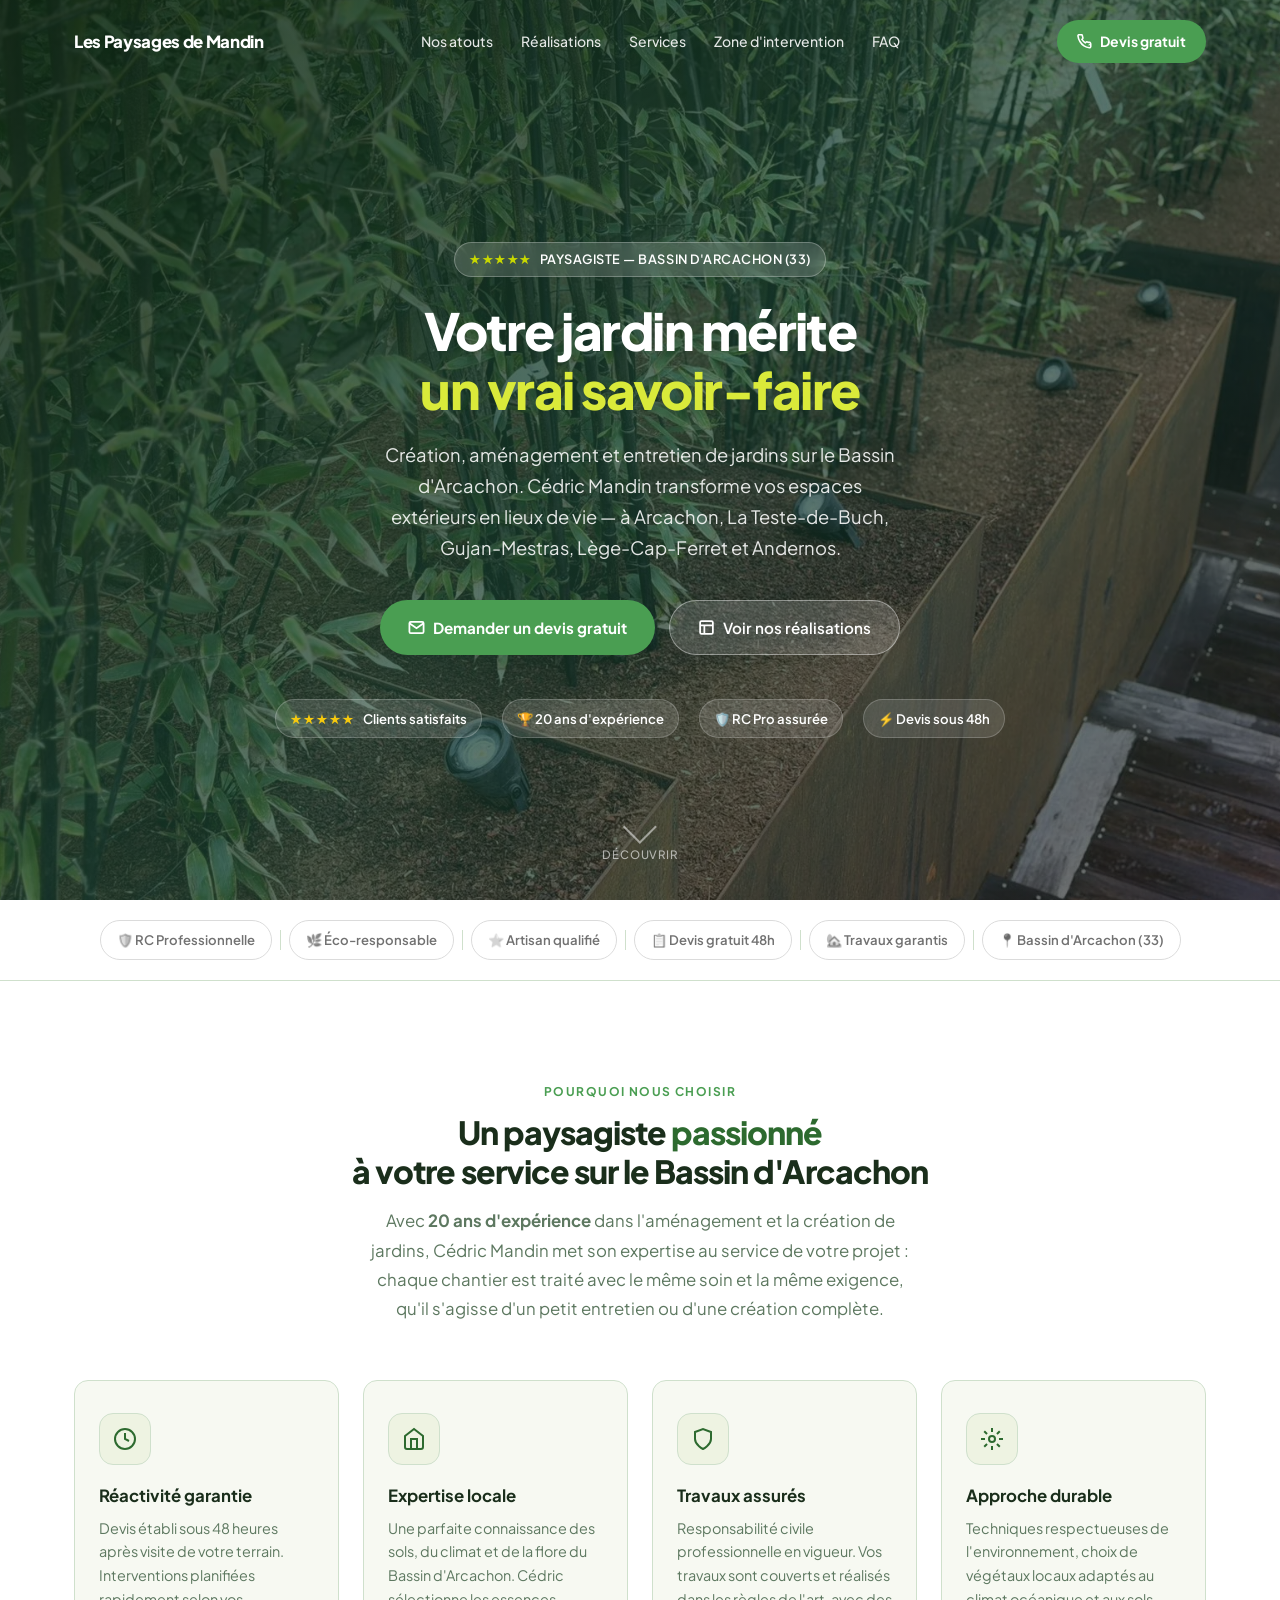
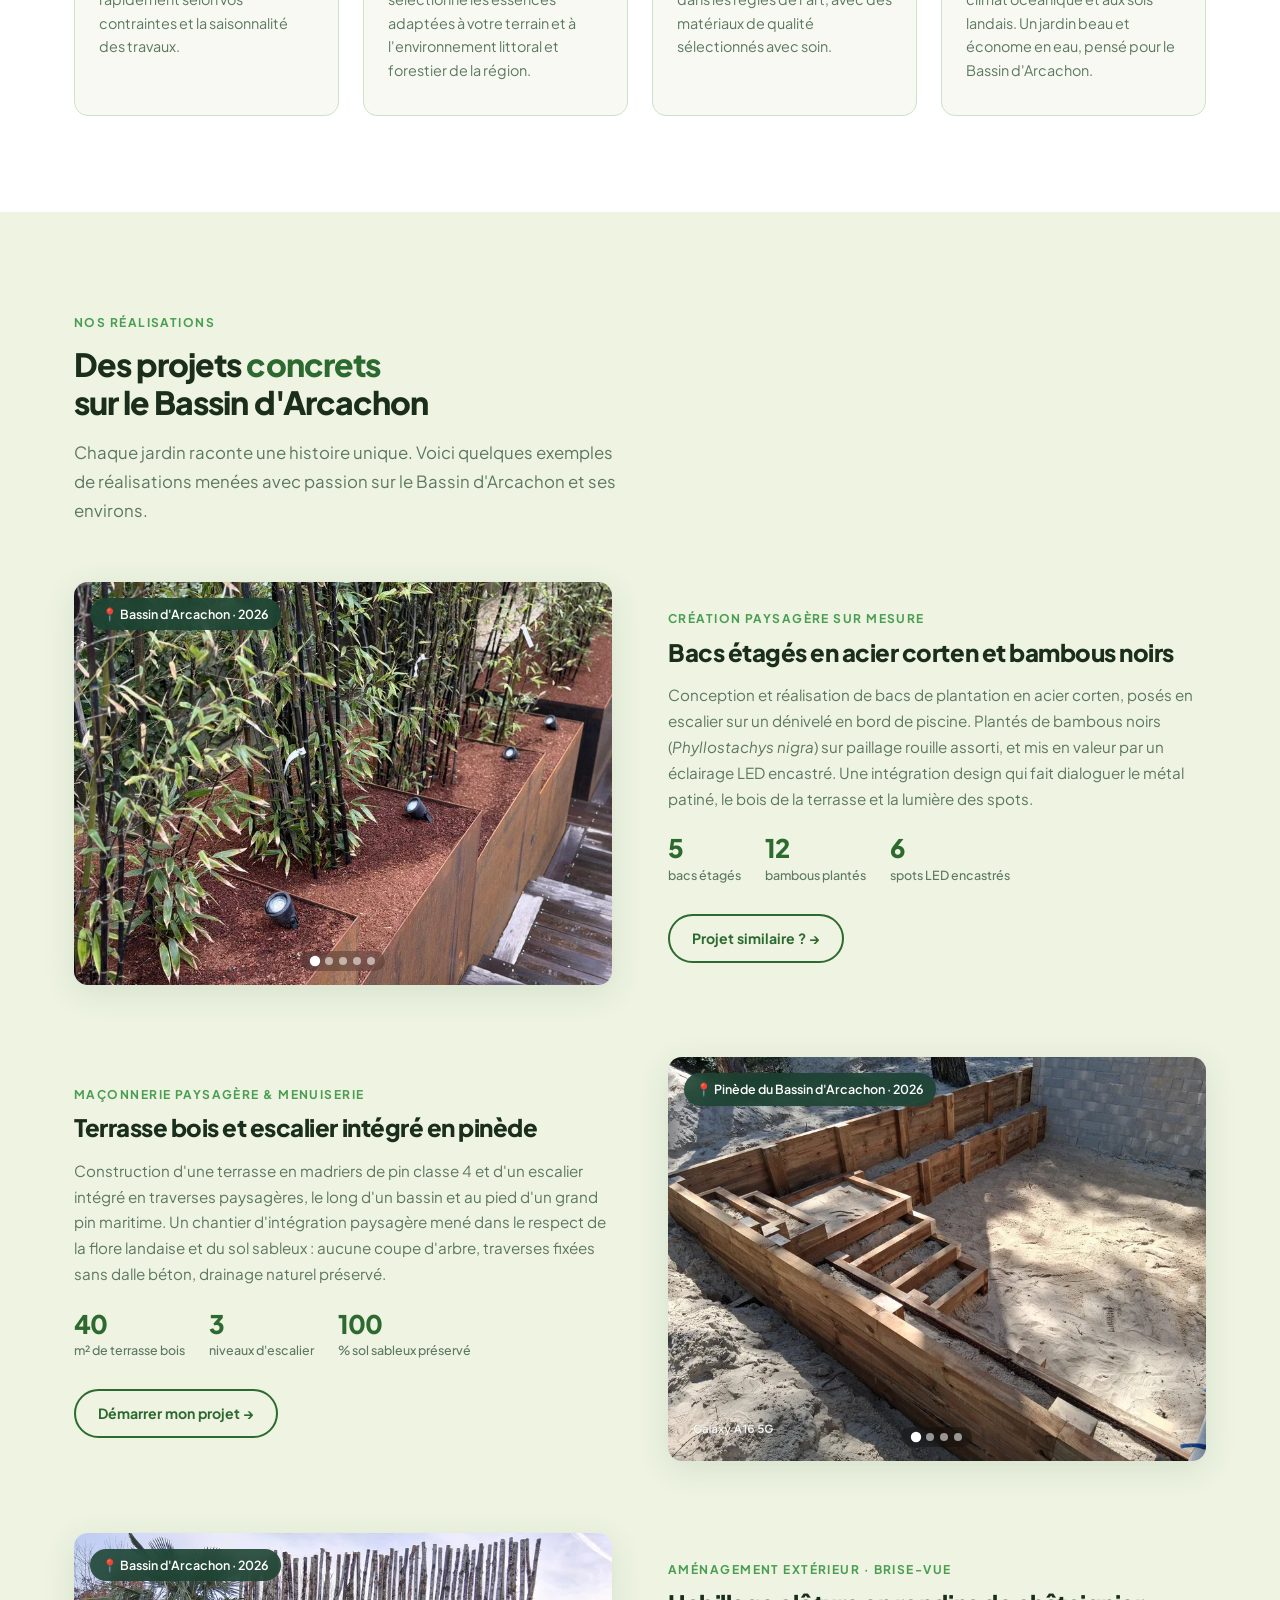
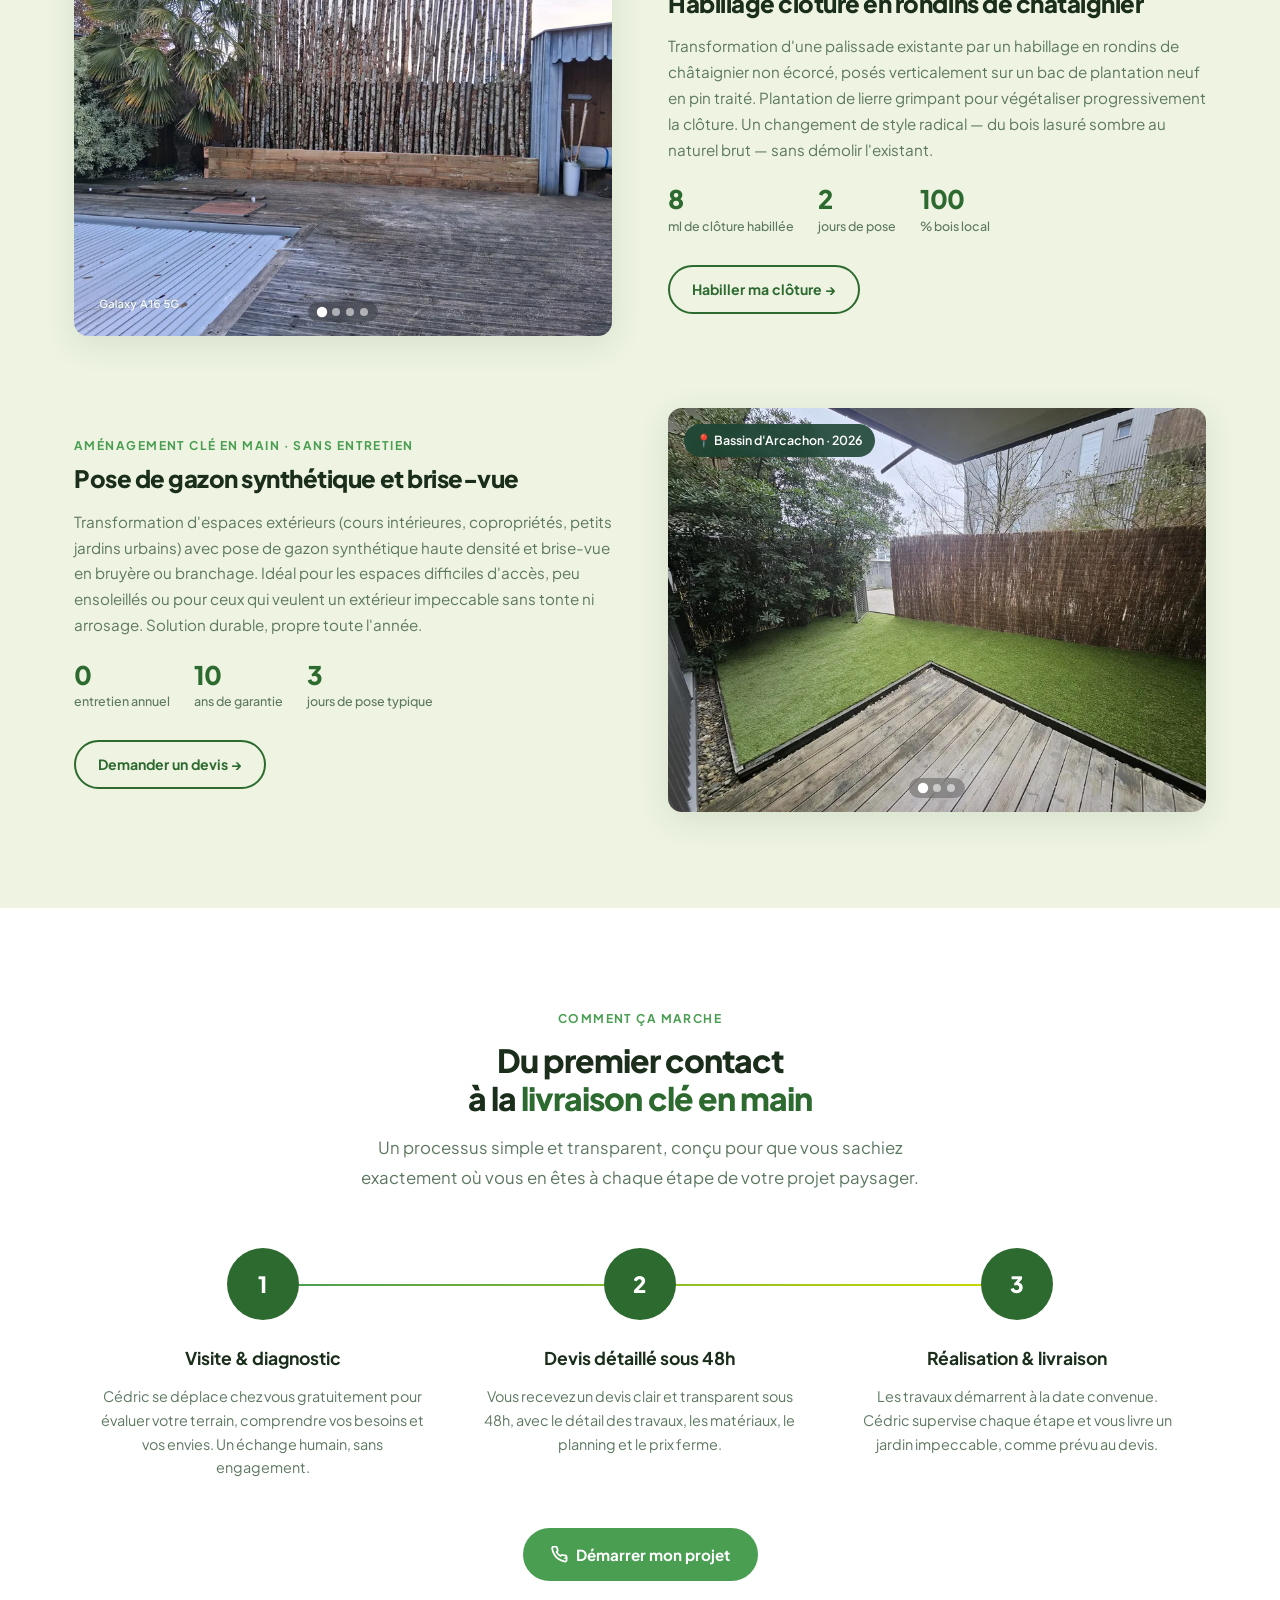
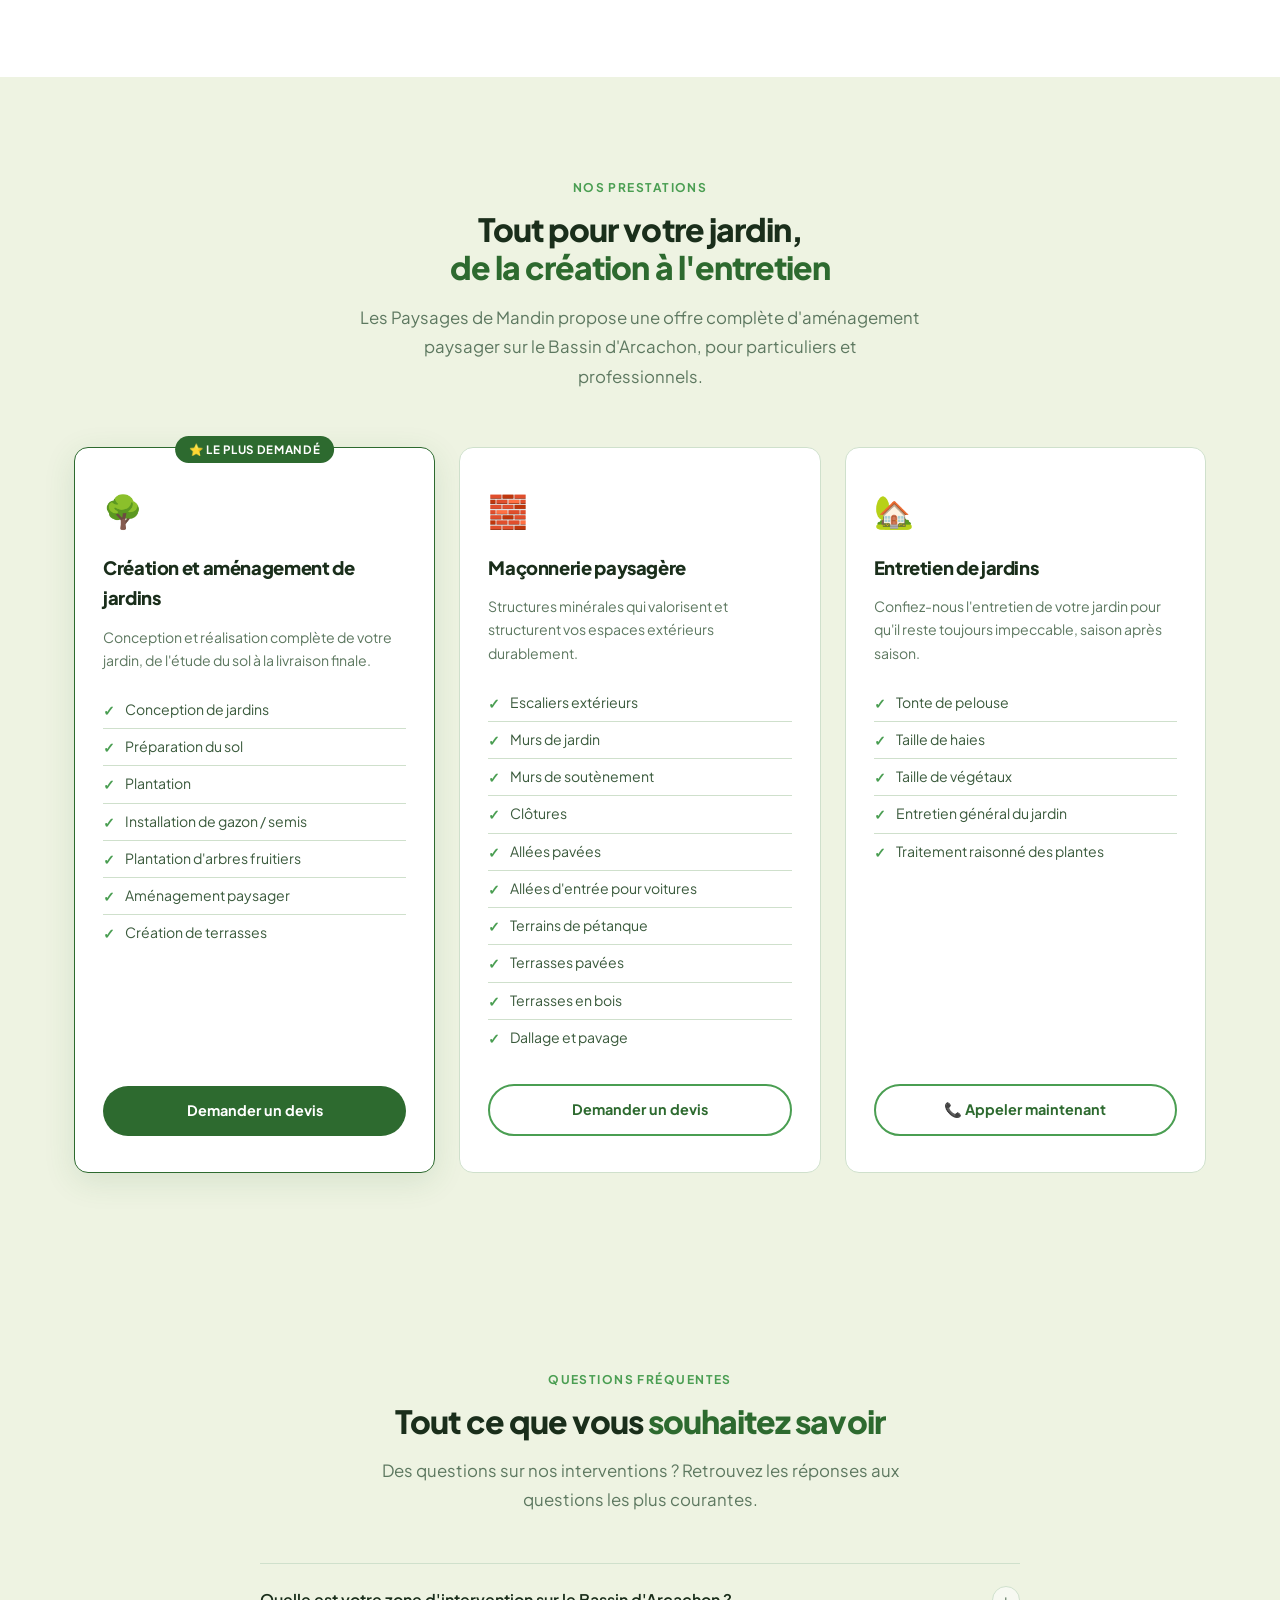
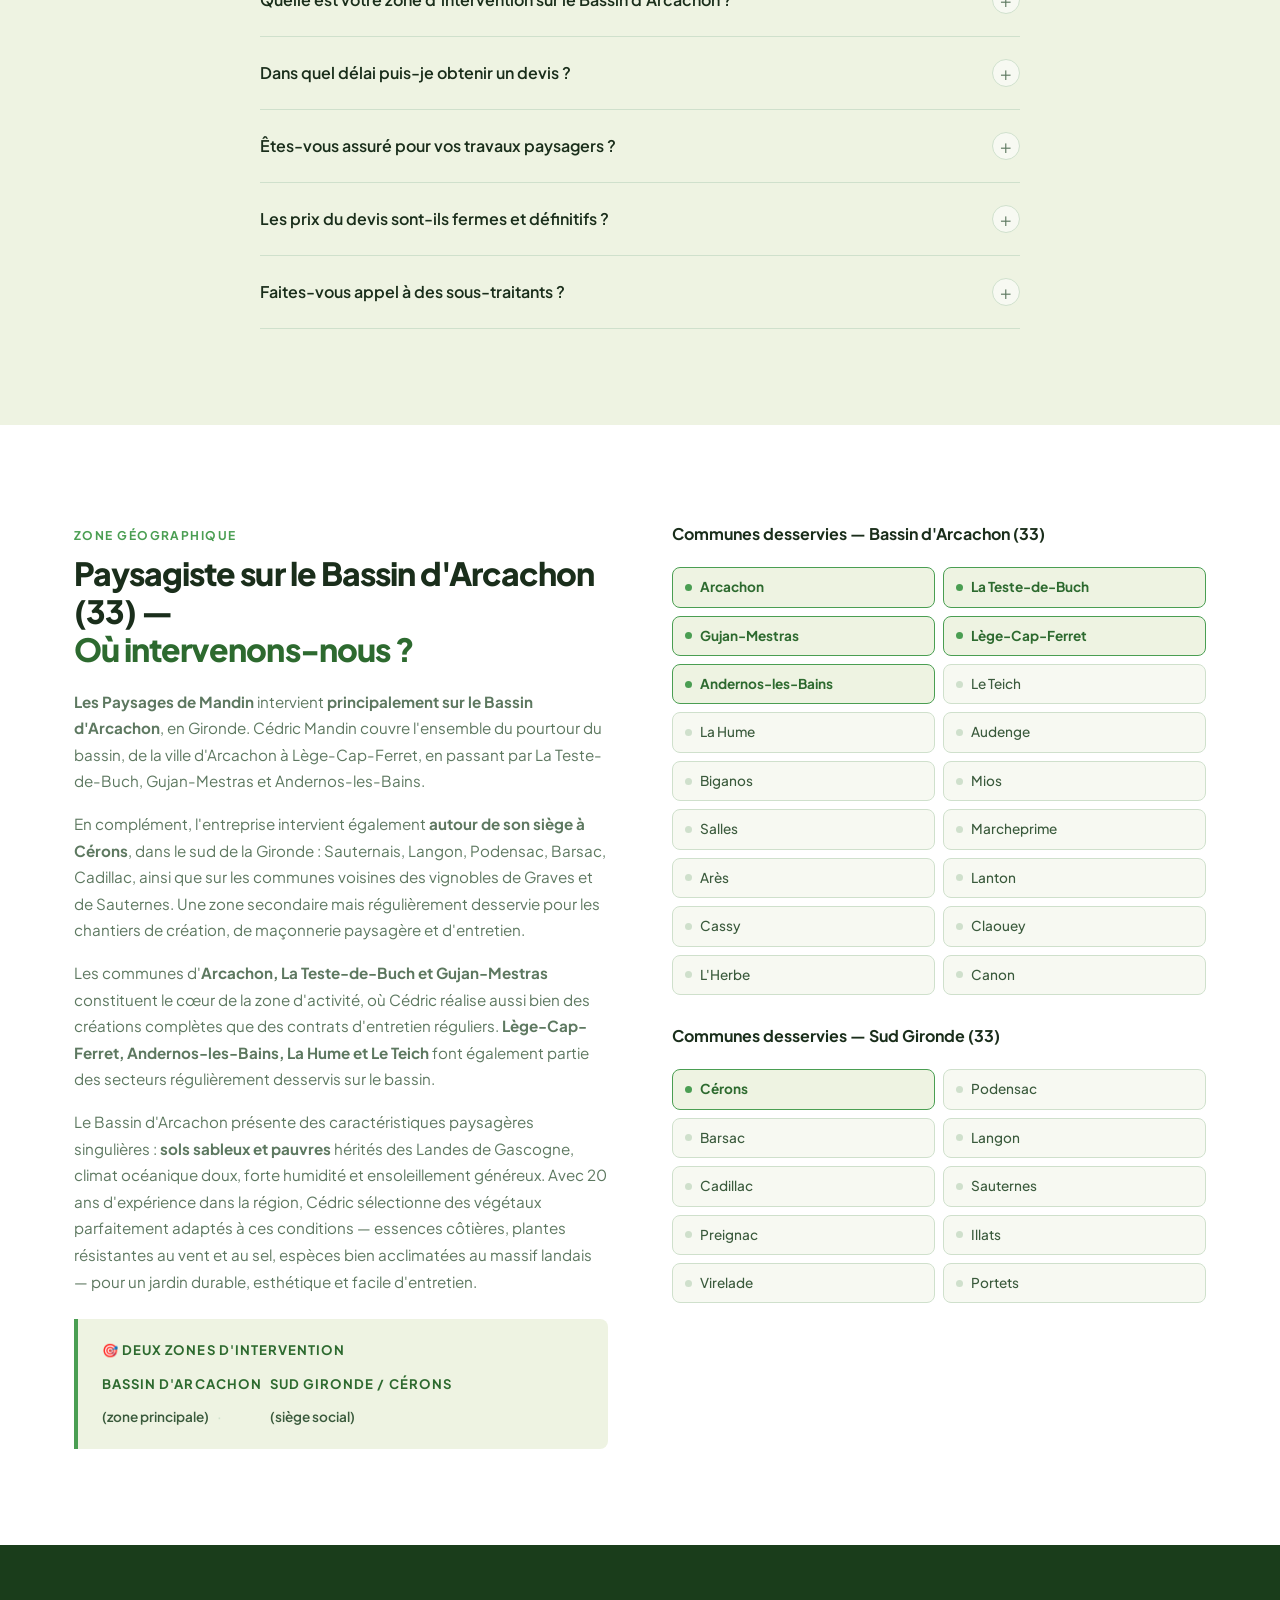
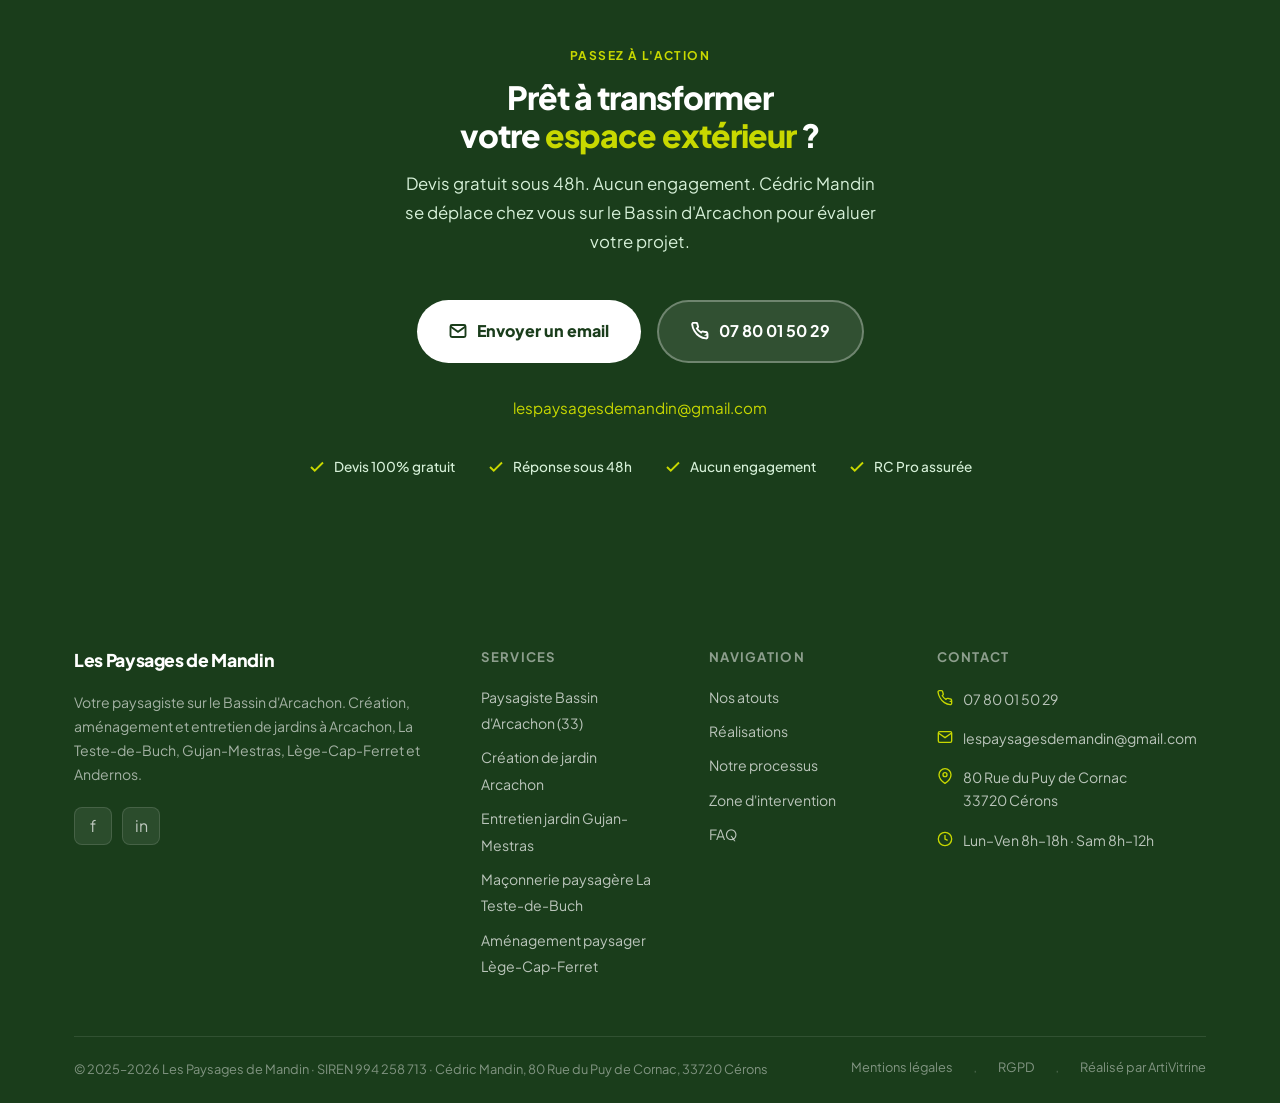
==== index.html @ e3774f2d "Favicon SVG + fichier de validation Google Search Console - favicon.svg : icône maison stylisée vert" ====
<!DOCTYPE html>
<html lang="fr">
<head>
  <meta charset="UTF-8">
  <meta name="viewport" content="width=device-width, initial-scale=1.0">
  <!-- MODIFIÉ : SEO zone Bassin d'Arcachon -->
  <title>Paysagiste Bassin d'Arcachon (33) — Les Paysages de Mandin | Devis gratuit</title>
  <meta name="description" content="Paysagiste sur le Bassin d'Arcachon : création de jardins, aménagement paysager, entretien, maçonnerie paysagère. Intervient à Arcachon, La Teste-de-Buch, Gujan-Mestras, Lège-Cap-Ferret, Andernos. Devis gratuit 48h.">
  <meta name="keywords" content="paysagiste Arcachon, paysagiste Bassin d'Arcachon, aménagement jardin Arcachon, entretien jardin Gujan-Mestras, maçonnerie paysagère La Teste-de-Buch, paysagiste Lège-Cap-Ferret, jardinier Andernos, aménagement paysager Gironde 33">
  <meta name="robots" content="index, follow">
  <meta name="geo.region" content="FR-33">
  <meta name="geo.placename" content="Arcachon, Gironde, France">
  <meta name="geo.position" content="44.6597;-1.1739">
  <meta name="ICBM" content="44.6597, -1.1739">
  <meta property="og:title" content="Paysagiste Bassin d'Arcachon — Les Paysages de Mandin">
  <meta property="og:description" content="Création, aménagement et entretien de jardins sur le Bassin d'Arcachon. 20 ans d'expérience. Devis gratuit sous 48h.">
  <meta property="og:type" content="website">
  <meta property="og:url" content="https://lespaysagesdemandin.fr/">
  <meta property="og:image" content="https://lespaysagesdemandin.fr/images/realisations/escalier-corten/escalier-corten-bambous-vue-principale.webp">
  <meta property="og:image:width" content="1600">
  <meta property="og:image:height" content="1200">
  <meta property="og:image:alt" content="Bacs étagés en acier corten avec bambous noirs — réalisation Les Paysages de Mandin">
  <meta property="og:locale" content="fr_FR">
  <meta property="og:site_name" content="Les Paysages de Mandin">
  <meta name="twitter:card" content="summary_large_image">
  <meta name="author" content="Cédric Mandin — Les Paysages de Mandin">

  <!-- URL canonique -->
  <link rel="canonical" href="https://lespaysagesdemandin.fr/">

  <!-- Favicon -->
  <link rel="icon" type="image/svg+xml" href="/favicon.svg">
  <meta name="theme-color" content="#2d6a2f">

  <!-- Google Fonts : Plus Jakarta Sans -->
  <link rel="preconnect" href="https://fonts.googleapis.com">
  <link rel="preconnect" href="https://fonts.gstatic.com" crossorigin>
  <link href="https://fonts.googleapis.com/css2?family=Plus+Jakarta+Sans:wght@400;500;600;700;800&display=swap" rel="stylesheet">

  <!-- Feuille de styles -->
  <link rel="stylesheet" href="styles.css">

  <!-- JSON-LD Structured Data -->
  <script type="application/ld+json">
  {
    "@context": "https://schema.org",
    "@type": "LandscapingBusiness",
    "name": "Les Paysages de Mandin",
    "legalName": "LES PAYSAGES DE MANDIN",
    "description": "Création, aménagement et entretien des jardins, espaces verts et conseils paysagisme, ainsi que travaux de maçonnerie paysagère en Gironde.",
    "url": "https://lespaysagesdemandin.fr",
    "telephone": "+33780015029",
    "email": "lespaysagesdemandin@gmail.com",
    "vatID": "FR58994258713",
    "taxID": "994258713",
    "naics": "81.30Z",
    "address": {
      "@type": "PostalAddress",
      "streetAddress": "80 rue du Puy de Cornac",
      "addressLocality": "Cérons",
      "postalCode": "33720",
      "addressRegion": "Gironde",
      "addressCountry": "FR"
    },
    "geo": {
      "@type": "GeoCoordinates",
      "latitude": 44.6167,
      "longitude": -0.3333
    },
    "areaServed": [
      {"@type": "City", "name": "Arcachon"},
      {"@type": "City", "name": "La Teste-de-Buch"},
      {"@type": "City", "name": "Gujan-Mestras"},
      {"@type": "City", "name": "Lège-Cap-Ferret"},
      {"@type": "City", "name": "Andernos-les-Bains"},
      {"@type": "City", "name": "Le Teich"},
      {"@type": "City", "name": "La Hume"},
      {"@type": "City", "name": "Audenge"},
      {"@type": "City", "name": "Biganos"},
      {"@type": "City", "name": "Mios"},
      {"@type": "City", "name": "Salles"},
      {"@type": "City", "name": "Marcheprime"},
      {"@type": "City", "name": "Arès"},
      {"@type": "City", "name": "Lanton"},
      {"@type": "City", "name": "Cassy"},
      {"@type": "City", "name": "Claouey"},
      {"@type": "City", "name": "L'Herbe"},
      {"@type": "City", "name": "Canon"},
      {"@type": "City", "name": "Cérons"},
      {"@type": "City", "name": "Podensac"},
      {"@type": "City", "name": "Barsac"},
      {"@type": "City", "name": "Langon"},
      {"@type": "City", "name": "Cadillac"},
      {"@type": "City", "name": "Sauternes"},
      {"@type": "City", "name": "Preignac"},
      {"@type": "City", "name": "Illats"},
      {"@type": "City", "name": "Virelade"},
      {"@type": "City", "name": "Portets"}
    ],
    "serviceArea": {
      "@type": "GeoCircle",
      "geoMidpoint": {
        "@type": "GeoCoordinates",
        "latitude": 44.6597,
        "longitude": -1.1739
      },
      "geoRadius": "35000"
    },
    "openingHoursSpecification": [
      {
        "@type": "OpeningHoursSpecification",
        "dayOfWeek": ["Monday","Tuesday","Wednesday","Thursday","Friday"],
        "opens": "08:00",
        "closes": "18:00"
      },
      {
        "@type": "OpeningHoursSpecification",
        "dayOfWeek": "Saturday",
        "opens": "08:00",
        "closes": "12:00"
      }
    ],
    "founder": {
      "@type": "Person",
      "name": "Cédric Mandin",
      "jobTitle": "Président"
    },
    "foundingDate": "2025-11-19",
    "priceRange": "€€",
    "paymentAccepted": "Chèque, Virement bancaire, Espèces",
    "currenciesAccepted": "EUR"
  }
  </script>
</head>
<body>

  <!-- ============================================================
       NAVBAR FIXE
  ============================================================ -->
  <nav id="nav" role="navigation" aria-label="Navigation principale">
    <div class="container">
      <div class="nav-inner">
        <a href="#hero" class="logo" aria-label="Les Paysages de Mandin — Accueil">
          Les Paysages de Mandin
        </a>

        <div class="nav-links" role="list">
          <a href="#benefices" role="listitem">Nos atouts</a>
          <a href="#realisations" role="listitem">Réalisations</a>
          <a href="#services" role="listitem">Services</a>
          <a href="#zone-intervention" role="listitem">Zone d'intervention</a>
          <a href="#faq" role="listitem">FAQ</a>
        </div>

        <a href="tel:+33780015029" class="nav-cta" aria-label="Appeler pour un devis gratuit">
          <svg width="15" height="15" viewBox="0 0 24 24" fill="none" stroke="currentColor" stroke-width="2.5" aria-hidden="true"><path d="M22 16.92v3a2 2 0 0 1-2.18 2 19.79 19.79 0 0 1-8.63-3.07A19.5 19.5 0 0 1 4.69 12 19.79 19.79 0 0 1 1.62 3.38 2 2 0 0 1 3.6 1h3a2 2 0 0 1 2 1.72c.13.96.37 1.9.7 2.81a2 2 0 0 1-.45 2.11L7.91 8.6a16 16 0 0 0 5.49 5.49l.96-.95a2 2 0 0 1 2.11-.45c.91.33 1.85.57 2.81.7A2 2 0 0 1 21 16.92z"/></svg>
          Devis gratuit
        </a>

        <button class="burger" id="burger" aria-label="Ouvrir le menu" aria-expanded="false">
          <span></span><span></span><span></span>
        </button>
      </div>
    </div>
  </nav>

  <!-- Menu mobile plein écran -->
  <div class="mobile-menu" id="mobileMenu" role="dialog" aria-label="Menu de navigation">
    <a href="#benefices" onclick="closeMenu()">Nos atouts</a>
    <a href="#realisations" onclick="closeMenu()">Réalisations</a>
    <a href="#services" onclick="closeMenu()">Services</a>
    <a href="#zone-intervention" onclick="closeMenu()">Zone d'intervention</a>
    <a href="#faq" onclick="closeMenu()">FAQ</a>
    <a href="tel:+33780015029" class="nav-cta" onclick="closeMenu()">📞 Appeler maintenant</a>
  </div>

  <!-- ============================================================
       HERO
  ============================================================ -->
  <section id="hero" aria-label="Accueil — Paysagiste sur le Bassin d'Arcachon">
    <div class="hero-bg" role="img" aria-label="Jardin aménagé sur le Bassin d'Arcachon par Les Paysages de Mandin"></div>
    <div class="hero-overlay" aria-hidden="true"></div>
    <div class="container">
      <div class="hero-content">
        <!-- MODIFIÉ : badge zone Bassin d'Arcachon -->
        <div class="hero-badge reveal">
          <span>★★★★★</span> Paysagiste — Bassin d'Arcachon (33)
        </div>
        <h1 class="reveal reveal-delay-1">
          Votre jardin mérite<br><em>un vrai savoir-faire</em>
        </h1>
        <!-- MODIFIÉ : sous-titre zone Bassin d'Arcachon -->
        <p class="hero-sub reveal reveal-delay-2">
          Création, aménagement et entretien de jardins sur le Bassin d'Arcachon. Cédric Mandin transforme vos espaces extérieurs en lieux de vie — à Arcachon, La Teste-de-Buch, Gujan-Mestras, Lège-Cap-Ferret et Andernos.
        </p>
        <div class="hero-ctas reveal reveal-delay-3">
          <a href="#" data-artidevis class="btn-primary">
            <svg width="17" height="17" viewBox="0 0 24 24" fill="none" stroke="currentColor" stroke-width="2.5" aria-hidden="true"><path d="M4 4h16c1.1 0 2 .9 2 2v12c0 1.1-.9 2-2 2H4c-1.1 0-2-.9-2-2V6c0-1.1.9-2 2-2z"/><polyline points="22,6 12,13 2,6"/></svg>
            Demander un devis gratuit
          </a>
          <a href="#realisations" class="btn-secondary">
            <svg width="17" height="17" viewBox="0 0 24 24" fill="none" stroke="currentColor" stroke-width="2.5" aria-hidden="true"><rect x="3" y="3" width="18" height="18" rx="2"/><path d="M3 9h18M9 21V9"/></svg>
            Voir nos réalisations
          </a>
        </div>
        <div class="hero-trust reveal reveal-delay-4">
          <div class="trust-badge">
            <span class="stars">★★★★★</span> Clients satisfaits
          </div>
          <!-- MODIFIÉ : ajout badge 20 ans d'expérience -->
          <div class="trust-badge">
            🏆 20 ans d'expérience
          </div>
          <div class="trust-badge">
            🛡️ RC Pro assurée
          </div>
          <div class="trust-badge">
            ⚡ Devis sous 48h
          </div>
        </div>
      </div>
    </div>
    <div class="scroll-hint" aria-hidden="true">
      <div class="arrow"></div>
      Découvrir
    </div>
  </section>

  <!-- ============================================================
       CERTIFICATIONS
  ============================================================ -->
  <section id="certifications" aria-label="Certifications et garanties">
    <div class="container">
      <div class="cert-bar reveal">
        <div class="cert-badge">🛡️ RC Professionnelle</div>
        <div class="cert-sep" aria-hidden="true"></div>
        <div class="cert-badge">🌿 Éco-responsable</div>
        <div class="cert-sep" aria-hidden="true"></div>
        <div class="cert-badge">⭐ Artisan qualifié</div>
        <div class="cert-sep" aria-hidden="true"></div>
        <div class="cert-badge">📋 Devis gratuit 48h</div>
        <div class="cert-sep" aria-hidden="true"></div>
        <div class="cert-badge">🏡 Travaux garantis</div>
        <div class="cert-sep" aria-hidden="true"></div>
        <!-- MODIFIÉ : zone Bassin d'Arcachon -->
        <div class="cert-badge">📍 Bassin d'Arcachon (33)</div>
      </div>
    </div>
  </section>

  <!-- ============================================================
       BÉNÉFICES
  ============================================================ -->
  <section id="benefices" aria-labelledby="benefices-h2">
    <div class="container">
      <div class="benefices-header">
        <span class="section-label reveal">Pourquoi nous choisir</span>
        <!-- MODIFIÉ : zone Bassin d'Arcachon -->
        <h2 id="benefices-h2" class="reveal reveal-delay-1">Un paysagiste <em>passionné</em><br>à votre service sur le Bassin d'Arcachon</h2>
        <!-- MODIFIÉ : mention 20 ans d'expérience -->
        <p class="section-desc reveal reveal-delay-2">Avec <strong>20 ans d'expérience</strong> dans l'aménagement et la création de jardins, Cédric Mandin met son expertise au service de votre projet : chaque chantier est traité avec le même soin et la même exigence, qu'il s'agisse d'un petit entretien ou d'une création complète.</p>
      </div>
      <div class="cards-grid">
        <div class="card reveal reveal-delay-1">
          <div class="card-icon">
            <svg width="24" height="24" viewBox="0 0 24 24" fill="none" stroke="currentColor" stroke-width="2" aria-hidden="true"><path d="M12 2a10 10 0 1 0 0 20A10 10 0 0 0 12 2z"/><path d="M12 6v6l4 2"/></svg>
          </div>
          <h3>Réactivité garantie</h3>
          <p>Devis établi sous 48 heures après visite de votre terrain. Interventions planifiées rapidement selon vos contraintes et la saisonnalité des travaux.</p>
        </div>
        <div class="card reveal reveal-delay-2">
          <div class="card-icon">
            <svg width="24" height="24" viewBox="0 0 24 24" fill="none" stroke="currentColor" stroke-width="2" aria-hidden="true"><path d="M3 9l9-7 9 7v11a2 2 0 0 1-2 2H5a2 2 0 0 1-2-2z"/><polyline points="9 22 9 12 15 12 15 22"/></svg>
          </div>
          <h3>Expertise locale</h3>
          <!-- MODIFIÉ : contexte Bassin d'Arcachon -->
          <p>Une parfaite connaissance des sols, du climat et de la flore du Bassin d'Arcachon. Cédric sélectionne les essences adaptées à votre terrain et à l'environnement littoral et forestier de la région.</p>
        </div>
        <div class="card reveal reveal-delay-3">
          <div class="card-icon">
            <svg width="24" height="24" viewBox="0 0 24 24" fill="none" stroke="currentColor" stroke-width="2" aria-hidden="true"><path d="M12 22s8-4 8-10V5l-8-3-8 3v7c0 6 8 10 8 10z"/></svg>
          </div>
          <h3>Travaux assurés</h3>
          <p>Responsabilité civile professionnelle en vigueur. Vos travaux sont couverts et réalisés dans les règles de l'art, avec des matériaux de qualité sélectionnés avec soin.</p>
        </div>
        <div class="card reveal reveal-delay-4">
          <div class="card-icon">
            <svg width="24" height="24" viewBox="0 0 24 24" fill="none" stroke="currentColor" stroke-width="2" aria-hidden="true"><circle cx="12" cy="12" r="3"/><path d="M12 1v4M12 19v4M4.22 4.22l2.83 2.83M16.95 16.95l2.83 2.83M1 12h4M19 12h4M4.22 19.78l2.83-2.83M16.95 7.05l2.83-2.83"/></svg>
          </div>
          <h3>Approche durable</h3>
          <!-- MODIFIÉ : contexte Bassin d'Arcachon -->
          <p>Techniques respectueuses de l'environnement, choix de végétaux locaux adaptés au climat océanique et aux sols landais. Un jardin beau et économe en eau, pensé pour le Bassin d'Arcachon.</p>
        </div>
      </div>
    </div>
  </section>

  <!-- ============================================================
       RÉALISATIONS
  ============================================================ -->
  <section id="realisations" aria-labelledby="realisations-h2">
    <div class="container">
      <span class="section-label reveal">Nos réalisations</span>
      <!-- MODIFIÉ : zone Bassin d'Arcachon -->
      <h2 id="realisations-h2" class="reveal reveal-delay-1">Des projets <em>concrets</em><br>sur le Bassin d'Arcachon</h2>
      <!-- MODIFIÉ : zone Bassin d'Arcachon -->
      <p class="section-desc reveal reveal-delay-2">Chaque jardin raconte une histoire unique. Voici quelques exemples de réalisations menées avec passion sur le Bassin d'Arcachon et ses environs.</p>

      <!-- ============================================================
           IMAGES DES PROJETS — WebP optimisé (1600 desktop / 800 mobile)
           Originaux JPG sauvegardés dans images/originaux/
           Pour ajouter une image dans un carrousel :
             1. Copier une <img class="carousel-img"> dans le .carousel-track
             2. Ajouter un <button class="carousel-dot"></button> dans .carousel-dots
           Le JS détecte automatiquement le nombre d'images.
      ============================================================ -->
      <div class="real-grid">

        <!-- ════════ Projet 1 — Bacs corten & bambous noirs ════════ -->
        <div class="real-item reveal">
          <div class="real-photo">
            <div class="real-carousel" data-carousel>
              <div class="carousel-track">
                <img class="carousel-img active"
                     src="images/realisations/escalier-corten/escalier-corten-bambous-vue-principale-mobile.webp"
                     srcset="images/realisations/escalier-corten/escalier-corten-bambous-vue-principale-mobile.webp 800w,
                             images/realisations/escalier-corten/escalier-corten-bambous-vue-principale.webp 1600w"
                     sizes="(max-width: 768px) 100vw, 50vw"
                     data-full="images/realisations/escalier-corten/escalier-corten-bambous-vue-principale.webp"
                     alt="Bacs étagés en acier corten avec bambous noirs et éclairage LED — vue principale"
                     loading="lazy">
                <img class="carousel-img"
                     src="images/realisations/escalier-corten/escalier-corten-bac-detail-mobile.webp"
                     srcset="images/realisations/escalier-corten/escalier-corten-bac-detail-mobile.webp 800w,
                             images/realisations/escalier-corten/escalier-corten-bac-detail.webp 1600w"
                     sizes="(max-width: 768px) 100vw, 50vw"
                     data-full="images/realisations/escalier-corten/escalier-corten-bac-detail.webp"
                     alt="Bac en acier corten en gros plan avec bambous noirs et terrasse en bois"
                     loading="lazy">
                <img class="carousel-img"
                     src="images/realisations/escalier-corten/escalier-corten-vue-ensemble-mobile.webp"
                     srcset="images/realisations/escalier-corten/escalier-corten-vue-ensemble-mobile.webp 800w,
                             images/realisations/escalier-corten/escalier-corten-vue-ensemble.webp 1600w"
                     sizes="(max-width: 768px) 100vw, 50vw"
                     data-full="images/realisations/escalier-corten/escalier-corten-vue-ensemble.webp"
                     alt="Vue d'ensemble de l'escalier corten avec piscine et terrasse en bois"
                     loading="lazy">
                <img class="carousel-img"
                     src="images/realisations/escalier-corten/escalier-corten-bacs-etages-mobile.webp"
                     srcset="images/realisations/escalier-corten/escalier-corten-bacs-etages-mobile.webp 800w,
                             images/realisations/escalier-corten/escalier-corten-bacs-etages.webp 1600w"
                     sizes="(max-width: 768px) 100vw, 50vw"
                     data-full="images/realisations/escalier-corten/escalier-corten-bacs-etages.webp"
                     alt="Étagement des bacs corten en escalier avec jeunes plants de bambous"
                     loading="lazy">
                <img class="carousel-img"
                     src="images/realisations/escalier-corten/escalier-corten-avant-travaux-mobile.webp"
                     srcset="images/realisations/escalier-corten/escalier-corten-avant-travaux-mobile.webp 800w,
                             images/realisations/escalier-corten/escalier-corten-avant-travaux.webp 1600w"
                     sizes="(max-width: 768px) 100vw, 50vw"
                     data-full="images/realisations/escalier-corten/escalier-corten-avant-travaux.webp"
                     alt="État avant travaux : bambous existants et dalles métalliques posées au sol"
                     loading="lazy">
              </div>
              <button class="carousel-prev" aria-label="Image précédente">‹</button>
              <button class="carousel-next" aria-label="Image suivante">›</button>
              <div class="carousel-dots" aria-hidden="true">
                <button class="carousel-dot active" type="button"></button>
                <button class="carousel-dot" type="button"></button>
                <button class="carousel-dot" type="button"></button>
                <button class="carousel-dot" type="button"></button>
                <button class="carousel-dot" type="button"></button>
              </div>
              <div class="real-photo-badge">📍 Bassin d'Arcachon · 2026</div>
            </div>
          </div>
          <div class="real-content">
            <span class="section-label">Création paysagère sur mesure</span>
            <h3>Bacs étagés en acier corten et bambous noirs</h3>
            <p>Conception et réalisation de bacs de plantation en acier corten, posés en escalier sur un dénivelé en bord de piscine. Plantés de bambous noirs (<em>Phyllostachys nigra</em>) sur paillage rouille assorti, et mis en valeur par un éclairage LED encastré. Une intégration design qui fait dialoguer le métal patiné, le bois de la terrasse et la lumière des spots.</p>
            <div class="real-stats">
              <div class="stat-item">
                <div class="stat-num" data-count="5">0</div>
                <div class="stat-label">bacs étagés</div>
              </div>
              <div class="stat-item">
                <div class="stat-num" data-count="12">0</div>
                <div class="stat-label">bambous plantés</div>
              </div>
              <div class="stat-item">
                <div class="stat-num" data-count="6">0</div>
                <div class="stat-label">spots LED encastrés</div>
              </div>
            </div>
            <a href="#" data-artidevis class="btn-outline">
              Projet similaire ? →
            </a>
          </div>
        </div>

        <!-- ════════ Projet 2 — Terrasse bois & escalier en pinède ════════ -->
        <div class="real-item reverse reveal">
          <div class="real-photo">
            <div class="real-carousel" data-carousel>
              <div class="carousel-track">
                <img class="carousel-img active"
                     src="images/realisations/chantier-lhostis/chantier-lhostis-terrasse-bois-mobile.webp"
                     srcset="images/realisations/chantier-lhostis/chantier-lhostis-terrasse-bois-mobile.webp 800w,
                             images/realisations/chantier-lhostis/chantier-lhostis-terrasse-bois.webp 1600w"
                     sizes="(max-width: 768px) 100vw, 50vw"
                     data-full="images/realisations/chantier-lhostis/chantier-lhostis-terrasse-bois.webp"
                     alt="Construction d'une terrasse en bois avec escalier intégré sur sol sableux"
                     loading="lazy">
                <img class="carousel-img"
                     src="images/realisations/chantier-lhostis/chantier-lhostis-vue-ensemble-mobile.webp"
                     srcset="images/realisations/chantier-lhostis/chantier-lhostis-vue-ensemble-mobile.webp 800w,
                             images/realisations/chantier-lhostis/chantier-lhostis-vue-ensemble.webp 1600w"
                     sizes="(max-width: 768px) 100vw, 50vw"
                     data-full="images/realisations/chantier-lhostis/chantier-lhostis-vue-ensemble.webp"
                     alt="Vue d'ensemble du chantier : terrasse bois, escalier et bassin en construction"
                     loading="lazy">
                <img class="carousel-img"
                     src="images/realisations/chantier-lhostis/chantier-lhostis-escalier-pin-mobile.webp"
                     srcset="images/realisations/chantier-lhostis/chantier-lhostis-escalier-pin-mobile.webp 800w,
                             images/realisations/chantier-lhostis/chantier-lhostis-escalier-pin.webp 1600w"
                     sizes="(max-width: 768px) 100vw, 50vw"
                     data-full="images/realisations/chantier-lhostis/chantier-lhostis-escalier-pin.webp"
                     alt="Escalier en madriers sous un grand pin maritime du Bassin d'Arcachon"
                     loading="lazy">
                <img class="carousel-img"
                     src="images/realisations/chantier-lhostis/chantier-lhostis-terrassement-mobile.webp"
                     srcset="images/realisations/chantier-lhostis/chantier-lhostis-terrassement-mobile.webp 800w,
                             images/realisations/chantier-lhostis/chantier-lhostis-terrassement.webp 1600w"
                     sizes="(max-width: 768px) 100vw, 50vw"
                     data-full="images/realisations/chantier-lhostis/chantier-lhostis-terrassement.webp"
                     alt="Phase de terrassement et préparation du sol sableux"
                     loading="lazy">
              </div>
              <button class="carousel-prev" aria-label="Image précédente">‹</button>
              <button class="carousel-next" aria-label="Image suivante">›</button>
              <div class="carousel-dots" aria-hidden="true">
                <button class="carousel-dot active" type="button"></button>
                <button class="carousel-dot" type="button"></button>
                <button class="carousel-dot" type="button"></button>
                <button class="carousel-dot" type="button"></button>
              </div>
              <div class="real-photo-badge">📍 Pinède du Bassin d'Arcachon · 2026</div>
            </div>
          </div>
          <div class="real-content">
            <span class="section-label">Maçonnerie paysagère & menuiserie</span>
            <h3>Terrasse bois et escalier intégré en pinède</h3>
            <p>Construction d'une terrasse en madriers de pin classe 4 et d'un escalier intégré en traverses paysagères, le long d'un bassin et au pied d'un grand pin maritime. Un chantier d'intégration paysagère mené dans le respect de la flore landaise et du sol sableux : aucune coupe d'arbre, traverses fixées sans dalle béton, drainage naturel préservé.</p>
            <div class="real-stats">
              <div class="stat-item">
                <div class="stat-num" data-count="40">0</div>
                <div class="stat-label">m² de terrasse bois</div>
              </div>
              <div class="stat-item">
                <div class="stat-num" data-count="3">0</div>
                <div class="stat-label">niveaux d'escalier</div>
              </div>
              <div class="stat-item">
                <div class="stat-num" data-count="100">0</div>
                <div class="stat-label">% sol sableux préservé</div>
              </div>
            </div>
            <a href="#" data-artidevis class="btn-outline">
              Démarrer mon projet →
            </a>
          </div>
        </div>

        <!-- ════════ Projet 3 — Habillage clôture en rondins de châtaignier ════════ -->
        <div class="real-item reveal">
          <div class="real-photo">
            <div class="real-carousel" data-carousel>
              <div class="carousel-track">
                <img class="carousel-img active"
                     src="images/realisations/cloture-bois-naturel/cloture-rondins-vue-principale-mobile.webp"
                     srcset="images/realisations/cloture-bois-naturel/cloture-rondins-vue-principale-mobile.webp 800w,
                             images/realisations/cloture-bois-naturel/cloture-rondins-vue-principale.webp 1600w"
                     sizes="(max-width: 768px) 100vw, 50vw"
                     data-full="images/realisations/cloture-bois-naturel/cloture-rondins-vue-principale.webp"
                     alt="Clôture en rondins de châtaignier verticaux avec bac de plantation et palmier"
                     loading="lazy">
                <img class="carousel-img"
                     src="images/realisations/cloture-bois-naturel/cloture-rondins-avant-apres-mobile.webp"
                     srcset="images/realisations/cloture-bois-naturel/cloture-rondins-avant-apres-mobile.webp 800w,
                             images/realisations/cloture-bois-naturel/cloture-rondins-avant-apres.webp 1600w"
                     sizes="(max-width: 768px) 100vw, 50vw"
                     data-full="images/realisations/cloture-bois-naturel/cloture-rondins-avant-apres.webp"
                     alt="Avant / après — habillage de la palissade existante en rondins de châtaignier"
                     loading="lazy">
                <img class="carousel-img"
                     src="images/realisations/cloture-bois-naturel/cloture-rondins-vue-large-mobile.webp"
                     srcset="images/realisations/cloture-bois-naturel/cloture-rondins-vue-large-mobile.webp 800w,
                             images/realisations/cloture-bois-naturel/cloture-rondins-vue-large.webp 1600w"
                     sizes="(max-width: 768px) 100vw, 50vw"
                     data-full="images/realisations/cloture-bois-naturel/cloture-rondins-vue-large.webp"
                     alt="Vue large de la clôture en rondins avec terrasse bois et piscine au premier plan"
                     loading="lazy">
                <img class="carousel-img"
                     src="images/realisations/cloture-bois-naturel/cloture-rondins-avant-mobile.webp"
                     srcset="images/realisations/cloture-bois-naturel/cloture-rondins-avant-mobile.webp 800w,
                             images/realisations/cloture-bois-naturel/cloture-rondins-avant.webp 1600w"
                     sizes="(max-width: 768px) 100vw, 50vw"
                     data-full="images/realisations/cloture-bois-naturel/cloture-rondins-avant.webp"
                     alt="Avant travaux : palissade existante en lames de bois lasurées sombres"
                     loading="lazy">
              </div>
              <button class="carousel-prev" aria-label="Image précédente">‹</button>
              <button class="carousel-next" aria-label="Image suivante">›</button>
              <div class="carousel-dots" aria-hidden="true">
                <button class="carousel-dot active" type="button"></button>
                <button class="carousel-dot" type="button"></button>
                <button class="carousel-dot" type="button"></button>
                <button class="carousel-dot" type="button"></button>
              </div>
              <div class="real-photo-badge">📍 Bassin d'Arcachon · 2026</div>
            </div>
          </div>
          <div class="real-content">
            <span class="section-label">Aménagement extérieur · Brise-vue</span>
            <h3>Habillage clôture en rondins de châtaignier</h3>
            <p>Transformation d'une palissade existante par un habillage en rondins de châtaignier non écorcé, posés verticalement sur un bac de plantation neuf en pin traité. Plantation de lierre grimpant pour végétaliser progressivement la clôture. Un changement de style radical — du bois lasuré sombre au naturel brut — sans démolir l'existant.</p>
            <div class="real-stats">
              <div class="stat-item">
                <div class="stat-num" data-count="8">0</div>
                <div class="stat-label">ml de clôture habillée</div>
              </div>
              <div class="stat-item">
                <div class="stat-num" data-count="2">0</div>
                <div class="stat-label">jours de pose</div>
              </div>
              <div class="stat-item">
                <div class="stat-num" data-count="100">0</div>
                <div class="stat-label">% bois local</div>
              </div>
            </div>
            <a href="#" data-artidevis class="btn-outline">
              Habiller ma clôture →
            </a>
          </div>
        </div>

        <!-- ════════ Projet 4 — Pose de gazon synthétique avec brise-vue ════════ -->
        <div class="real-item reverse reveal">
          <div class="real-photo">
            <div class="real-carousel" data-carousel>
              <div class="carousel-track">
                <img class="carousel-img active"
                     src="images/realisations/gazon-synthetique/gazon-synthetique-vue-principale-mobile.webp"
                     srcset="images/realisations/gazon-synthetique/gazon-synthetique-vue-principale-mobile.webp 800w,
                             images/realisations/gazon-synthetique/gazon-synthetique-vue-principale.webp 1600w"
                     sizes="(max-width: 768px) 100vw, 50vw"
                     data-full="images/realisations/gazon-synthetique/gazon-synthetique-vue-principale.webp"
                     alt="Cour avec gazon synthétique posé, brise-vue en bruyère et terrasse en bois"
                     loading="lazy">
                <img class="carousel-img"
                     src="images/realisations/gazon-synthetique/gazon-synthetique-brise-vue-mobile.webp"
                     srcset="images/realisations/gazon-synthetique/gazon-synthetique-brise-vue-mobile.webp 800w,
                             images/realisations/gazon-synthetique/gazon-synthetique-brise-vue.webp 1600w"
                     sizes="(max-width: 768px) 100vw, 50vw"
                     data-full="images/realisations/gazon-synthetique/gazon-synthetique-brise-vue.webp"
                     alt="Vue plein cadre du brise-vue en bruyère naturelle posé sur la clôture"
                     loading="lazy">
                <img class="carousel-img"
                     src="images/realisations/gazon-synthetique/gazon-synthetique-avant-mobile.webp"
                     srcset="images/realisations/gazon-synthetique/gazon-synthetique-avant-mobile.webp 800w,
                             images/realisations/gazon-synthetique/gazon-synthetique-avant.webp 1600w"
                     sizes="(max-width: 768px) 100vw, 50vw"
                     data-full="images/realisations/gazon-synthetique/gazon-synthetique-avant.webp"
                     alt="Avant travaux : terrain en friche avec herbes folles et terrasse abîmée"
                     loading="lazy">
              </div>
              <button class="carousel-prev" aria-label="Image précédente">‹</button>
              <button class="carousel-next" aria-label="Image suivante">›</button>
              <div class="carousel-dots" aria-hidden="true">
                <button class="carousel-dot active" type="button"></button>
                <button class="carousel-dot" type="button"></button>
                <button class="carousel-dot" type="button"></button>
              </div>
              <div class="real-photo-badge">📍 Bassin d'Arcachon · 2026</div>
            </div>
          </div>
          <div class="real-content">
            <span class="section-label">Aménagement clé en main · Sans entretien</span>
            <h3>Pose de gazon synthétique et brise-vue</h3>
            <p>Transformation d'espaces extérieurs (cours intérieures, copropriétés, petits jardins urbains) avec pose de gazon synthétique haute densité et brise-vue en bruyère ou branchage. Idéal pour les espaces difficiles d'accès, peu ensoleillés ou pour ceux qui veulent un extérieur impeccable sans tonte ni arrosage. Solution durable, propre toute l'année.</p>
            <div class="real-stats">
              <div class="stat-item">
                <div class="stat-num" data-count="0">0</div>
                <div class="stat-label">entretien annuel</div>
              </div>
              <div class="stat-item">
                <div class="stat-num" data-count="10">0</div>
                <div class="stat-label">ans de garantie</div>
              </div>
              <div class="stat-item">
                <div class="stat-num" data-count="3">0</div>
                <div class="stat-label">jours de pose typique</div>
              </div>
            </div>
            <a href="#" data-artidevis class="btn-outline">
              Demander un devis →
            </a>
          </div>
        </div>

      </div>
    </div>
  </section>

  <!-- ============================================================
       LIGHTBOX — visualisation des photos en grand
  ============================================================ -->
  <div class="lightbox" id="lightbox" role="dialog" aria-label="Visionneuse de photos" aria-modal="true">
    <button class="lightbox-close" aria-label="Fermer">×</button>
    <button class="lightbox-prev" aria-label="Image précédente">‹</button>
    <img class="lightbox-image" src="" alt="">
    <button class="lightbox-next" aria-label="Image suivante">›</button>
    <div class="lightbox-counter" aria-live="polite"></div>
  </div>

  <!-- ============================================================
       PROCESSUS
  ============================================================ -->
  <section id="processus" aria-labelledby="processus-h2">
    <div class="container">
      <div class="processus-header">
        <span class="section-label reveal">Comment ça marche</span>
        <h2 id="processus-h2" class="reveal reveal-delay-1">Du premier contact<br>à la <em>livraison clé en main</em></h2>
        <p class="section-desc reveal reveal-delay-2">Un processus simple et transparent, conçu pour que vous sachiez exactement où vous en êtes à chaque étape de votre projet paysager.</p>
      </div>
      <div class="steps-grid">
        <div class="step reveal reveal-delay-1">
          <div class="step-num" aria-label="Étape 1">1</div>
          <h3>Visite & diagnostic</h3>
          <p>Cédric se déplace chez vous gratuitement pour évaluer votre terrain, comprendre vos besoins et vos envies. Un échange humain, sans engagement.</p>
        </div>
        <div class="step reveal reveal-delay-2">
          <div class="step-num" aria-label="Étape 2">2</div>
          <h3>Devis détaillé sous 48h</h3>
          <p>Vous recevez un devis clair et transparent sous 48h, avec le détail des travaux, les matériaux, le planning et le prix ferme.</p>
        </div>
        <div class="step reveal reveal-delay-3">
          <div class="step-num" aria-label="Étape 3">3</div>
          <h3>Réalisation & livraison</h3>
          <p>Les travaux démarrent à la date convenue. Cédric supervise chaque étape et vous livre un jardin impeccable, comme prévu au devis.</p>
        </div>
      </div>
      <div class="processus-cta reveal">
        <a href="tel:+33780015029" class="btn-primary" style="display:inline-flex;">
          <svg width="17" height="17" viewBox="0 0 24 24" fill="none" stroke="currentColor" stroke-width="2.5" aria-hidden="true"><path d="M22 16.92v3a2 2 0 0 1-2.18 2 19.79 19.79 0 0 1-8.63-3.07A19.5 19.5 0 0 1 4.69 12 19.79 19.79 0 0 1 1.62 3.38 2 2 0 0 1 3.6 1h3a2 2 0 0 1 2 1.72c.13.96.37 1.9.7 2.81a2 2 0 0 1-.45 2.11L7.91 8.6a16 16 0 0 0 5.49 5.49l.96-.95a2 2 0 0 1 2.11-.45c.91.33 1.85.57 2.81.7A2 2 0 0 1 21 16.92z"/></svg>
          Démarrer mon projet
        </a>
      </div>
    </div>
  </section>

  <!-- ============================================================
       SERVICES
  ============================================================ -->
  <section id="services" aria-labelledby="services-h2">
    <div class="container">
      <div class="services-header">
        <span class="section-label reveal">Nos prestations</span>
        <h2 id="services-h2" class="reveal reveal-delay-1">Tout pour votre jardin,<br><em>de la création à l'entretien</em></h2>
        <!-- MODIFIÉ : zone Bassin d'Arcachon -->
        <p class="section-desc reveal reveal-delay-2">Les Paysages de Mandin propose une offre complète d'aménagement paysager sur le Bassin d'Arcachon, pour particuliers et professionnels.</p>
      </div>
      <!-- MODIFIÉ : services réorganisés en 3 catégories avec listes complètes -->
      <div class="services-grid">

        <!-- Service 1 — Création & aménagement -->
        <div class="service-card featured reveal reveal-delay-1">
          <div class="featured-badge">⭐ Le plus demandé</div>
          <div class="service-icon" aria-hidden="true">🌳</div>
          <h3>Création et aménagement de jardins</h3>
          <p>Conception et réalisation complète de votre jardin, de l'étude du sol à la livraison finale.</p>
          <ul class="service-list" aria-label="Prestations création et aménagement">
            <li><span class="check" aria-hidden="true">✓</span> Conception de jardins</li>
            <li><span class="check" aria-hidden="true">✓</span> Préparation du sol</li>
            <li><span class="check" aria-hidden="true">✓</span> Plantation</li>
            <li><span class="check" aria-hidden="true">✓</span> Installation de gazon / semis</li>
            <li><span class="check" aria-hidden="true">✓</span> Plantation d'arbres fruitiers</li>
            <li><span class="check" aria-hidden="true">✓</span> Aménagement paysager</li>
            <li><span class="check" aria-hidden="true">✓</span> Création de terrasses</li>
          </ul>
          <a href="#" data-artidevis class="btn-green">Demander un devis</a>
        </div>

        <!-- Service 2 — Maçonnerie paysagère -->
        <div class="service-card reveal reveal-delay-2">
          <div class="service-icon" aria-hidden="true">🧱</div>
          <h3>Maçonnerie paysagère</h3>
          <p>Structures minérales qui valorisent et structurent vos espaces extérieurs durablement.</p>
          <ul class="service-list" aria-label="Prestations maçonnerie paysagère">
            <li><span class="check" aria-hidden="true">✓</span> Escaliers extérieurs</li>
            <li><span class="check" aria-hidden="true">✓</span> Murs de jardin</li>
            <li><span class="check" aria-hidden="true">✓</span> Murs de soutènement</li>
            <li><span class="check" aria-hidden="true">✓</span> Clôtures</li>
            <li><span class="check" aria-hidden="true">✓</span> Allées pavées</li>
            <li><span class="check" aria-hidden="true">✓</span> Allées d'entrée pour voitures</li>
            <li><span class="check" aria-hidden="true">✓</span> Terrains de pétanque</li>
            <li><span class="check" aria-hidden="true">✓</span> Terrasses pavées</li>
            <li><span class="check" aria-hidden="true">✓</span> Terrasses en bois</li>
            <li><span class="check" aria-hidden="true">✓</span> Dallage et pavage</li>
          </ul>
          <a href="#" data-artidevis class="btn-green-outline">Demander un devis</a>
        </div>

        <!-- Service 3 — Entretien de jardins -->
        <div class="service-card reveal reveal-delay-3">
          <div class="service-icon" aria-hidden="true">🏡</div>
          <h3>Entretien de jardins</h3>
          <p>Confiez-nous l'entretien de votre jardin pour qu'il reste toujours impeccable, saison après saison.</p>
          <ul class="service-list" aria-label="Prestations entretien de jardins">
            <li><span class="check" aria-hidden="true">✓</span> Tonte de pelouse</li>
            <li><span class="check" aria-hidden="true">✓</span> Taille de haies</li>
            <li><span class="check" aria-hidden="true">✓</span> Taille de végétaux</li>
            <li><span class="check" aria-hidden="true">✓</span> Entretien général du jardin</li>
            <li><span class="check" aria-hidden="true">✓</span> Traitement raisonné des plantes</li>
          </ul>
          <a href="tel:+33780015029" class="btn-green-outline">📞 Appeler maintenant</a>
        </div>
      </div>
    </div>
  </section>

  <!-- ============================================================
       FAQ
  ============================================================ -->
  <section id="faq" aria-labelledby="faq-h2">
    <div class="container">
      <div class="faq-header">
        <span class="section-label reveal">Questions fréquentes</span>
        <h2 id="faq-h2" class="reveal reveal-delay-1">Tout ce que vous <em>souhaitez savoir</em></h2>
        <p class="section-desc reveal reveal-delay-2">Des questions sur nos interventions ? Retrouvez les réponses aux questions les plus courantes.</p>
      </div>
      <div class="faq-list reveal">
        <div class="faq-item">
          <!-- MODIFIÉ : zone Bassin d'Arcachon -->
          <div class="faq-question" onclick="toggleFaq(this)" role="button" aria-expanded="false" tabindex="0">
            <span>Quelle est votre zone d'intervention sur le Bassin d'Arcachon ?</span>
            <div class="faq-icon" aria-hidden="true">+</div>
          </div>
          <div class="faq-answer">
            <!-- MODIFIÉ : zone Bassin d'Arcachon -->
            <p>Les Paysages de Mandin intervient <strong>principalement sur le Bassin d'Arcachon</strong> : Arcachon, La Teste-de-Buch, Gujan-Mestras, Lège-Cap-Ferret et Andernos sont les communes au cœur de notre zone d'activité. Cédric Mandin intervient également <strong>autour de son siège à Cérons</strong> et dans le sud de la Gironde (Sauternais, Langon, Podensac, Barsac…). Contactez-nous pour vérifier la faisabilité d'un déplacement chez vous.</p>
          </div>
        </div>
        <div class="faq-item">
          <div class="faq-question" onclick="toggleFaq(this)" role="button" aria-expanded="false" tabindex="0">
            <span>Dans quel délai puis-je obtenir un devis ?</span>
            <div class="faq-icon" aria-hidden="true">+</div>
          </div>
          <div class="faq-answer">
            <p>Nous nous engageons à vous fournir un devis détaillé et gratuit sous 48 heures après la visite de votre terrain. La visite est elle-même planifiée rapidement, généralement dans la semaine. Pour les projets d'entretien simples, le devis peut parfois être établi dès la première visite.</p>
          </div>
        </div>
        <div class="faq-item">
          <div class="faq-question" onclick="toggleFaq(this)" role="button" aria-expanded="false" tabindex="0">
            <span>Êtes-vous assuré pour vos travaux paysagers ?</span>
            <div class="faq-icon" aria-hidden="true">+</div>
          </div>
          <div class="faq-answer">
            <p>Oui, Les Paysages de Mandin dispose d'une assurance Responsabilité Civile Professionnelle (RC Pro) couvrant l'ensemble de nos activités : aménagement paysager, entretien des espaces verts et travaux de maçonnerie paysagère. Vous êtes ainsi protégé contre tout incident pouvant survenir pendant le chantier.</p>
          </div>
        </div>
        <div class="faq-item">
          <div class="faq-question" onclick="toggleFaq(this)" role="button" aria-expanded="false" tabindex="0">
            <span>Les prix du devis sont-ils fermes et définitifs ?</span>
            <div class="faq-icon" aria-hidden="true">+</div>
          </div>
          <div class="faq-answer">
            <p>Oui, nos devis sont fermes et détaillés. Le prix indiqué est le prix que vous payez, sans mauvaise surprise. En cas de découverte imprévue en cours de chantier (terrain rocheux, réseau enterré…), nous vous en informons immédiatement et établissons un avenant avant de poursuivre les travaux.</p>
          </div>
        </div>
        <div class="faq-item">
          <div class="faq-question" onclick="toggleFaq(this)" role="button" aria-expanded="false" tabindex="0">
            <span>Faites-vous appel à des sous-traitants ?</span>
            <div class="faq-icon" aria-hidden="true">+</div>
          </div>
          <div class="faq-answer">
            <p>Non, Cédric Mandin réalise lui-même l'ensemble des prestations. C'est une garantie de qualité et de cohérence dans le suivi de votre chantier. Vous avez toujours le même interlocuteur, du premier contact à la livraison finale, ce qui permet une communication directe et efficace.</p>
          </div>
        </div>
      </div>
    </div>
  </section>

  <!-- ============================================================
       ZONE D'INTERVENTION — SEO LOCAL
  ============================================================ -->
  <section id="zone-intervention" aria-labelledby="zone-h2">
    <div class="container">

      <div class="zone-grid">

        <!-- ============================================================
             ✏️ TEXTE — À MODIFIER selon les retours de l'artisan
             Remplacer les noms de communes, secteurs, descriptions
        ============================================================ -->
        <!-- MODIFIÉ : texte SEO zone Bassin d'Arcachon -->
        <div class="zone-text">
          <span class="section-label reveal">Zone géographique</span>
          <h2 id="zone-h2" class="reveal reveal-delay-1">Paysagiste sur le Bassin d'Arcachon (33) —<br><em>Où intervenons-nous ?</em></h2>

          <p class="reveal reveal-delay-2">
            <strong>Les Paysages de Mandin</strong> intervient <strong>principalement sur le Bassin d'Arcachon</strong>, en Gironde. Cédric Mandin couvre l'ensemble du pourtour du bassin, de la ville d'Arcachon à Lège-Cap-Ferret, en passant par La Teste-de-Buch, Gujan-Mestras et Andernos-les-Bains.
          </p>

          <p class="reveal reveal-delay-3">
            En complément, l'entreprise intervient également <strong>autour de son siège à Cérons</strong>, dans le sud de la Gironde : Sauternais, Langon, Podensac, Barsac, Cadillac, ainsi que sur les communes voisines des vignobles de Graves et de Sauternes. Une zone secondaire mais régulièrement desservie pour les chantiers de création, de maçonnerie paysagère et d'entretien.
          </p>

          <p class="reveal reveal-delay-4">
            Les communes d'<strong>Arcachon, La Teste-de-Buch et Gujan-Mestras</strong> constituent le cœur de la zone d'activité, où Cédric réalise aussi bien des créations complètes que des contrats d'entretien réguliers. <strong>Lège-Cap-Ferret, Andernos-les-Bains, La Hume et Le Teich</strong> font également partie des secteurs régulièrement desservis sur le bassin.
          </p>

          <p class="reveal reveal-delay-4">
            Le Bassin d'Arcachon présente des caractéristiques paysagères singulières : <strong>sols sableux et pauvres</strong> hérités des Landes de Gascogne, climat océanique doux, forte humidité et ensoleillement généreux. Avec 20 ans d'expérience dans la région, Cédric sélectionne des végétaux parfaitement adaptés à ces conditions — essences côtières, plantes résistantes au vent et au sel, espèces bien acclimatées au massif landais — pour un jardin durable, esthétique et facile d'entretien.
          </p>

          <div class="zone-highlight reveal">
            <strong>🎯 Deux zones d'intervention</strong>
            <ul role="list">
              <li><strong>Bassin d'Arcachon</strong> (zone principale)</li>
              <li><strong>Sud Gironde / Cérons</strong> (siège social)</li>
            </ul>
          </div>
        </div>

        <!-- ============================================================
             ✏️ LISTE DES COMMUNES — À METTRE À JOUR
             - Ajouter : copier une ligne <div class="commune-tag">
             - Commune principale/siège : class="commune-tag main"
             - Supprimer : effacer la ligne
        ============================================================ -->
        <!-- MODIFIÉ : communes Bassin d'Arcachon + Sud Gironde -->
        <div class="communes-col reveal reveal-delay-2">
          <h3>Communes desservies — Bassin d'Arcachon (33)</h3>
          <div class="communes-grid" role="list" aria-label="Liste des communes desservies sur le Bassin d'Arcachon">

            <div class="commune-tag main" role="listitem"><span class="dot" aria-hidden="true"></span>Arcachon</div>
            <div class="commune-tag main" role="listitem"><span class="dot" aria-hidden="true"></span>La Teste-de-Buch</div>
            <div class="commune-tag main" role="listitem"><span class="dot" aria-hidden="true"></span>Gujan-Mestras</div>
            <div class="commune-tag main" role="listitem"><span class="dot" aria-hidden="true"></span>Lège-Cap-Ferret</div>
            <div class="commune-tag main" role="listitem"><span class="dot" aria-hidden="true"></span>Andernos-les-Bains</div>
            <div class="commune-tag" role="listitem"><span class="dot" aria-hidden="true"></span>Le Teich</div>
            <div class="commune-tag" role="listitem"><span class="dot" aria-hidden="true"></span>La Hume</div>
            <div class="commune-tag" role="listitem"><span class="dot" aria-hidden="true"></span>Audenge</div>
            <div class="commune-tag" role="listitem"><span class="dot" aria-hidden="true"></span>Biganos</div>
            <div class="commune-tag" role="listitem"><span class="dot" aria-hidden="true"></span>Mios</div>
            <div class="commune-tag" role="listitem"><span class="dot" aria-hidden="true"></span>Salles</div>
            <div class="commune-tag" role="listitem"><span class="dot" aria-hidden="true"></span>Marcheprime</div>
            <div class="commune-tag" role="listitem"><span class="dot" aria-hidden="true"></span>Arès</div>
            <div class="commune-tag" role="listitem"><span class="dot" aria-hidden="true"></span>Lanton</div>
            <div class="commune-tag" role="listitem"><span class="dot" aria-hidden="true"></span>Cassy</div>
            <div class="commune-tag" role="listitem"><span class="dot" aria-hidden="true"></span>Claouey</div>
            <div class="commune-tag" role="listitem"><span class="dot" aria-hidden="true"></span>L'Herbe</div>
            <div class="commune-tag" role="listitem"><span class="dot" aria-hidden="true"></span>Canon</div>

          </div>

          <h3 style="margin-top: 28px;">Communes desservies — Sud Gironde (33)</h3>
          <div class="communes-grid" role="list" aria-label="Liste des communes desservies en Sud Gironde">

            <div class="commune-tag main" role="listitem"><span class="dot" aria-hidden="true"></span>Cérons</div>
            <div class="commune-tag" role="listitem"><span class="dot" aria-hidden="true"></span>Podensac</div>
            <div class="commune-tag" role="listitem"><span class="dot" aria-hidden="true"></span>Barsac</div>
            <div class="commune-tag" role="listitem"><span class="dot" aria-hidden="true"></span>Langon</div>
            <div class="commune-tag" role="listitem"><span class="dot" aria-hidden="true"></span>Cadillac</div>
            <div class="commune-tag" role="listitem"><span class="dot" aria-hidden="true"></span>Sauternes</div>
            <div class="commune-tag" role="listitem"><span class="dot" aria-hidden="true"></span>Preignac</div>
            <div class="commune-tag" role="listitem"><span class="dot" aria-hidden="true"></span>Illats</div>
            <div class="commune-tag" role="listitem"><span class="dot" aria-hidden="true"></span>Virelade</div>
            <div class="commune-tag" role="listitem"><span class="dot" aria-hidden="true"></span>Portets</div>

          </div>
        </div>
        <!-- FIN DE LA ZONE MODIFIABLE -->

      </div>
    </div>
  </section>

  <!-- ============================================================
       CTA FINAL
  ============================================================ -->
  <section id="cta-final" aria-labelledby="cta-h2">
    <div class="container">
      <div class="cta-inner">
        <span class="section-label" style="color: var(--accent);" aria-hidden="true">Passez à l'action</span>
        <h2 id="cta-h2" class="reveal">Prêt à transformer<br>votre <em>espace extérieur</em> ?</h2>
        <!-- MODIFIÉ : zone Bassin d'Arcachon -->
        <p class="sub reveal reveal-delay-1">Devis gratuit sous 48h. Aucun engagement. Cédric Mandin se déplace chez vous sur le Bassin d'Arcachon pour évaluer votre projet.</p>
        <div class="cta-buttons reveal reveal-delay-2">
          <a href="#" data-artidevis class="btn-white">
            <svg width="18" height="18" viewBox="0 0 24 24" fill="none" stroke="currentColor" stroke-width="2.5" aria-hidden="true"><path d="M4 4h16c1.1 0 2 .9 2 2v12c0 1.1-.9 2-2 2H4c-1.1 0-2-.9-2-2V6c0-1.1.9-2 2-2z"/><polyline points="22,6 12,13 2,6"/></svg>
            Envoyer un email
          </a>
          <a href="tel:+33780015029" class="btn-tel">
            <svg width="18" height="18" viewBox="0 0 24 24" fill="none" stroke="currentColor" stroke-width="2.5" aria-hidden="true"><path d="M22 16.92v3a2 2 0 0 1-2.18 2 19.79 19.79 0 0 1-8.63-3.07A19.5 19.5 0 0 1 4.69 12 19.79 19.79 0 0 1 1.62 3.38 2 2 0 0 1 3.6 1h3a2 2 0 0 1 2 1.72c.13.96.37 1.9.7 2.81a2 2 0 0 1-.45 2.11L7.91 8.6a16 16 0 0 0 5.49 5.49l.96-.95a2 2 0 0 1 2.11-.45c.91.33 1.85.57 2.81.7A2 2 0 0 1 21 16.92z"/></svg>
            07 80 01 50 29
          </a>
        </div>
        <a href="#" data-artidevis class="cta-email reveal reveal-delay-3">lespaysagesdemandin@gmail.com</a>
        <div class="reassurances reveal reveal-delay-4">
          <div class="rea-item">
            <svg width="18" height="18" viewBox="0 0 24 24" fill="none" stroke="currentColor" stroke-width="2.5" aria-hidden="true"><polyline points="20 6 9 17 4 12"/></svg>
            Devis 100% gratuit
          </div>
          <div class="rea-item">
            <svg width="18" height="18" viewBox="0 0 24 24" fill="none" stroke="currentColor" stroke-width="2.5" aria-hidden="true"><polyline points="20 6 9 17 4 12"/></svg>
            Réponse sous 48h
          </div>
          <div class="rea-item">
            <svg width="18" height="18" viewBox="0 0 24 24" fill="none" stroke="currentColor" stroke-width="2.5" aria-hidden="true"><polyline points="20 6 9 17 4 12"/></svg>
            Aucun engagement
          </div>
          <div class="rea-item">
            <svg width="18" height="18" viewBox="0 0 24 24" fill="none" stroke="currentColor" stroke-width="2.5" aria-hidden="true"><polyline points="20 6 9 17 4 12"/></svg>
            RC Pro assurée
          </div>
        </div>
      </div>
    </div>
  </section>

  <!-- ============================================================
       FOOTER
  ============================================================ -->
  <footer role="contentinfo">
    <div class="container">
      <div class="footer-grid">

        <!-- Brand -->
        <div class="footer-brand">
          <div class="logo">Les Paysages de Mandin</div>
          <!-- MODIFIÉ : zone Bassin d'Arcachon -->
          <p>Votre paysagiste sur le Bassin d'Arcachon. Création, aménagement et entretien de jardins à Arcachon, La Teste-de-Buch, Gujan-Mestras, Lège-Cap-Ferret et Andernos.</p>
          <div class="footer-social" aria-label="Réseaux sociaux">
            <a href="#" class="social-btn" aria-label="Page Facebook">f</a>
            <a href="#" class="social-btn" aria-label="Page Instagram">in</a>
          </div>
        </div>

        <!-- Services -->
        <div class="footer-col">
          <h4>Services</h4>
          <!-- MODIFIÉ : mots-clés Bassin d'Arcachon -->
          <ul>
            <li><a href="#services">Paysagiste Bassin d'Arcachon (33)</a></li>
            <li><a href="#services">Création de jardin Arcachon</a></li>
            <li><a href="#services">Entretien jardin Gujan-Mestras</a></li>
            <li><a href="#services">Maçonnerie paysagère La Teste-de-Buch</a></li>
            <li><a href="#services">Aménagement paysager Lège-Cap-Ferret</a></li>
          </ul>
        </div>

        <!-- Navigation -->
        <div class="footer-col">
          <h4>Navigation</h4>
          <ul>
            <li><a href="#benefices">Nos atouts</a></li>
            <li><a href="#realisations">Réalisations</a></li>
            <li><a href="#processus">Notre processus</a></li>
            <li><a href="#zone-intervention">Zone d'intervention</a></li>
            <li><a href="#faq">FAQ</a></li>
          </ul>
        </div>

        <!-- Contact -->
        <div class="footer-col footer-contact">
          <h4>Contact</h4>
          <ul>
            <li>
              <svg width="16" height="16" viewBox="0 0 24 24" fill="none" stroke="currentColor" stroke-width="2" aria-hidden="true"><path d="M22 16.92v3a2 2 0 0 1-2.18 2 19.79 19.79 0 0 1-8.63-3.07A19.5 19.5 0 0 1 4.69 12 19.79 19.79 0 0 1 1.62 3.38 2 2 0 0 1 3.6 1h3a2 2 0 0 1 2 1.72c.13.96.37 1.9.7 2.81a2 2 0 0 1-.45 2.11L7.91 8.6a16 16 0 0 0 5.49 5.49l.96-.95a2 2 0 0 1 2.11-.45c.91.33 1.85.57 2.81.7A2 2 0 0 1 21 16.92z"/></svg>
              <a href="tel:+33780015029" style="color: rgba(255,255,255,0.7);">07 80 01 50 29</a>
            </li>
            <li>
              <svg width="16" height="16" viewBox="0 0 24 24" fill="none" stroke="currentColor" stroke-width="2" aria-hidden="true"><path d="M4 4h16c1.1 0 2 .9 2 2v12c0 1.1-.9 2-2 2H4c-1.1 0-2-.9-2-2V6c0-1.1.9-2 2-2z"/><polyline points="22,6 12,13 2,6"/></svg>
              <a href="#" data-artidevis style="color: rgba(255,255,255,0.7);">lespaysagesdemandin@gmail.com</a>
            </li>
            <li>
              <svg width="16" height="16" viewBox="0 0 24 24" fill="none" stroke="currentColor" stroke-width="2" aria-hidden="true"><path d="M21 10c0 7-9 13-9 13s-9-6-9-13a9 9 0 0 1 18 0z"/><circle cx="12" cy="10" r="3"/></svg>
              80 Rue du Puy de Cornac<br>33720 Cérons
            </li>
            <li>
              <svg width="16" height="16" viewBox="0 0 24 24" fill="none" stroke="currentColor" stroke-width="2" aria-hidden="true"><circle cx="12" cy="12" r="10"/><polyline points="12 6 12 12 16 14"/></svg>
              Lun–Ven 8h–18h · Sam 8h–12h
            </li>
          </ul>
        </div>
      </div>

      <div class="footer-bottom">
        <p>© 2025–2026 Les Paysages de Mandin · SIREN 994 258 713 · Cédric Mandin, 80 Rue du Puy de Cornac, 33720 Cérons</p>
        <div class="footer-bottom-links">
          <a href="mentions-legales.html">Mentions légales</a>
          <span style="color: rgba(255,255,255,0.2);">·</span>
          <a href="mentions-legales.html">RGPD</a>
          <span style="color: rgba(255,255,255,0.2);">·</span>
          <a href="https://artivitrine.fr" target="_blank" rel="noopener">Réalisé par ArtiVitrine</a>
        </div>
      </div>
    </div>
  </footer>

  <!-- Barre sticky mobile -->
  <div class="mobile-sticky" role="navigation" aria-label="Actions rapides">
    <a href="tel:+33780015029" class="sticky-tel">
      <svg width="18" height="18" viewBox="0 0 24 24" fill="none" stroke="currentColor" stroke-width="2.5" aria-hidden="true"><path d="M22 16.92v3a2 2 0 0 1-2.18 2 19.79 19.79 0 0 1-8.63-3.07A19.5 19.5 0 0 1 4.69 12 19.79 19.79 0 0 1 1.62 3.38 2 2 0 0 1 3.6 1h3a2 2 0 0 1 2 1.72c.13.96.37 1.9.7 2.81a2 2 0 0 1-.45 2.11L7.91 8.6a16 16 0 0 0 5.49 5.49l.96-.95a2 2 0 0 1 2.11-.45c.91.33 1.85.57 2.81.7A2 2 0 0 1 21 16.92z"/></svg>
      Appeler
    </a>
    <a href="#" data-artidevis class="sticky-mail">
      <svg width="18" height="18" viewBox="0 0 24 24" fill="none" stroke="currentColor" stroke-width="2.5" aria-hidden="true"><path d="M4 4h16c1.1 0 2 .9 2 2v12c0 1.1-.9 2-2 2H4c-1.1 0-2-.9-2-2V6c0-1.1.9-2 2-2z"/><polyline points="22,6 12,13 2,6"/></svg>
      Email
    </a>
  </div>

  <!-- ============================================================
       JAVASCRIPT
  ============================================================ -->
  <script src="script.js"></script>

  <!-- Widget ArtiDevis — formulaire de contact -->
  <script
    src="https://artidevis-chi.vercel.app/artidevis.js"
    data-email="lespaysagesdemandin@gmail.com"
    data-couleur="#2d6a2f"
    data-nom="Les Paysages de Mandin"
    data-services="Création de jardin,Aménagement paysager,Entretien espaces verts,Conseil paysagisme,Maçonnerie paysagère">
  </script>

</body>
</html>
---- styles.css ----
/* ============================================================
   VARIABLES CSS — PALETTE & TYPOGRAPHIE
============================================================ */
:root {
  --font: 'Plus Jakarta Sans', sans-serif;

  /* Palette carte de visite client — verts + touches de jaune */
  --primary: #2d6a2f;
  --primary-dark: #1a3d1b;
  --primary-light: #4a9e52;
  --accent: #c8d800;
  --accent-warm: #daea3a;

  /* Tons terre */
  --earth: #6b4f3a;
  --earth-light: #a07850;
  --sand: #f5f5e0;

  /* Neutres */
  --bg: #f7f9f2;
  --bg-tint: #eef3e2;
  --white: #ffffff;
  --text: #1a2e1b;
  --text-mid: #3a5a3c;
  --text-muted: #5d7860;
  --border: #cfe0cc;

  /* Dark section */
  --dark-bg: #1a3d1b;
  --dark-text: #d6f0d8;

  /* Shadows */
  --shadow-sm: 0 2px 8px rgba(45,106,47,0.08);
  --shadow-md: 0 8px 32px rgba(45,106,47,0.12);
  --shadow-lg: 0 20px 60px rgba(45,106,47,0.16);

  --radius: 14px;
  --radius-sm: 8px;
}

/* ============================================================
   RESET & BASE
============================================================ */
*, *::before, *::after { box-sizing: border-box; margin: 0; padding: 0; }
html { scroll-behavior: smooth; font-size: 16px; }
body {
  font-family: var(--font);
  background: var(--bg);
  color: var(--text);
  line-height: 1.65;
  overflow-x: hidden;
}
img { display: block; max-width: 100%; }
a { text-decoration: none; color: inherit; }
ul { list-style: none; }

.container {
  max-width: 1180px;
  margin: 0 auto;
  padding: 0 24px;
}
body.mentions-page .container { max-width: 1100px; }

/* ============================================================
   SCROLL REVEAL
============================================================ */
.reveal {
  animation: fadeUp 0.7s ease both;
}
@keyframes fadeUp {
  from { opacity: 0; transform: translateY(32px); }
  to   { opacity: 1; transform: translateY(0); }
}
.reveal-delay-1 { animation-delay: 0.1s; }
.reveal-delay-2 { animation-delay: 0.2s; }
.reveal-delay-3 { animation-delay: 0.3s; }
.reveal-delay-4 { animation-delay: 0.4s; }
.reveal-delay-5 { animation-delay: 0.5s; }
.reveal-delay-6 { animation-delay: 0.6s; }

/* ============================================================
   NAVBAR — index (transparente, scrolled)
============================================================ */
#nav {
  position: fixed; top: 0; left: 0; right: 0; z-index: 1000;
  padding: 20px 0;
  transition: background 0.3s ease, padding 0.3s ease, box-shadow 0.3s ease;
}
#nav.scrolled {
  background: rgba(255,255,255,0.97);
  backdrop-filter: blur(14px);
  padding: 11px 0;
  box-shadow: 0 2px 16px rgba(0,0,0,0.08);
  border-bottom: 1px solid rgba(0,0,0,0.06);
}
.nav-inner {
  display: flex;
  align-items: center;
  justify-content: space-between;
  gap: 24px;
}
.logo {
  display: flex;
  align-items: center;
  gap: 10px;
  font-weight: 800;
  font-size: 1.05rem;
  color: #fff;
  transition: color 0.3s ease;
  letter-spacing: -0.02em;
  flex-shrink: 0;
}
#nav.scrolled .logo { color: var(--text); }
.logo svg { flex-shrink: 0; }
.logo-leaf path { transition: fill 0.3s ease; }
#nav.scrolled .logo-leaf path { fill: var(--primary); }

.nav-links {
  display: flex;
  align-items: center;
  gap: 28px;
}
.nav-links a {
  font-size: 0.875rem;
  font-weight: 500;
  color: rgba(255,255,255,0.88);
  transition: color 0.2s ease;
  white-space: nowrap;
}
#nav.scrolled .nav-links a { color: var(--text-mid); }
.nav-links a:hover { color: var(--accent) !important; }

.nav-cta {
  display: inline-flex;
  align-items: center;
  gap: 8px;
  padding: 10px 20px;
  background: var(--primary-light);
  color: #fff !important;
  border-radius: 50px;
  font-size: 0.875rem;
  font-weight: 700;
  transition: background 0.2s, transform 0.2s;
  flex-shrink: 0;
}
.nav-cta:hover { background: var(--primary); transform: translateY(-1px); }
#nav.scrolled .nav-cta { background: var(--primary); }

.burger {
  display: none;
  flex-direction: column;
  gap: 5px;
  cursor: pointer;
  padding: 4px;
  background: none;
  border: none;
  z-index: 1100;
}
.burger span {
  display: block;
  width: 24px;
  height: 2px;
  background: #fff;
  border-radius: 2px;
  transition: all 0.3s ease;
}
#nav.scrolled .burger span { background: var(--text); }
.burger.open span:nth-child(1) { transform: translateY(7px) rotate(45deg); background: var(--text); }
.burger.open span:nth-child(2) { opacity: 0; }
.burger.open span:nth-child(3) { transform: translateY(-7px) rotate(-45deg); background: var(--text); }

.mobile-menu {
  display: none;
  position: fixed;
  inset: 0;
  background: var(--white);
  z-index: 999;
  flex-direction: column;
  align-items: center;
  justify-content: center;
  gap: 32px;
}
.mobile-menu.open { display: flex; }
.mobile-menu a {
  font-size: 1.4rem;
  font-weight: 700;
  color: var(--text);
  transition: color 0.2s;
}
.mobile-menu a:hover { color: var(--primary); }
.mobile-menu .nav-cta { font-size: 1rem; padding: 14px 32px; }

/* ============================================================
   NAVBAR — mentions-legales (sticky simplifiée)
============================================================ */
body.mentions-page #nav {
  position: sticky;
  top: 0;
  z-index: 100;
  background: rgba(255,255,255,0.97);
  backdrop-filter: blur(14px);
  border-bottom: 1px solid var(--border);
  padding: 14px 0;
}
body.mentions-page .logo {
  font-size: 1rem;
  color: var(--text);
}
.btn-back {
  display: inline-flex;
  align-items: center;
  gap: 8px;
  padding: 9px 18px;
  background: var(--primary);
  color: #fff;
  border-radius: 50px;
  font-weight: 700;
  font-size: 0.85rem;
  transition: background 0.2s, transform 0.2s;
}
.btn-back:hover { background: var(--primary-dark); transform: translateY(-1px); }

/* ============================================================
   HERO
============================================================ */
#hero {
  position: relative;
  min-height: 100vh;
  display: flex;
  align-items: center;
  overflow: hidden;
}
.hero-bg {
  position: absolute;
  inset: 0;
  background-image: url('images/realisations/escalier-corten/escalier-corten-bambous-vue-principale.webp');
  background-size: cover;
  background-position: center;
  transform: scale(1.04);
  transition: transform 8s ease;
}
#hero:hover .hero-bg { transform: scale(1); }
.hero-overlay {
  position: absolute;
  inset: 0;
  background: linear-gradient(135deg, rgba(15,40,20,0.88) 0%, rgba(27,67,50,0.72) 50%, rgba(0,0,0,0.55) 100%);
}
.hero-content {
  position: relative;
  z-index: 2;
  max-width: 760px;
  padding-top: 80px;
  margin: 0 auto;
  text-align: center;
}
.hero-content .hero-sub { margin-left: auto; margin-right: auto; }
.hero-content .hero-ctas { justify-content: center; }
.hero-content .hero-trust { justify-content: center; }
.hero-badge {
  display: inline-flex;
  align-items: center;
  gap: 8px;
  background: rgba(255,255,255,0.15);
  backdrop-filter: blur(8px);
  border: 1px solid rgba(255,255,255,0.25);
  color: #fff;
  font-size: 0.8rem;
  font-weight: 600;
  padding: 6px 14px;
  border-radius: 50px;
  margin-bottom: 24px;
  letter-spacing: 0.04em;
  text-transform: uppercase;
}
.hero-badge span { color: var(--accent); }
h1 {
  font-size: clamp(2.2rem, 4vw, 3.4rem);
  font-weight: 800;
  color: #fff;
  line-height: 1.15;
  letter-spacing: -0.03em;
  margin-bottom: 20px;
}
h1 em {
  font-style: normal;
  color: var(--accent-warm);
}
.hero-sub {
  font-size: clamp(1rem, 1.5vw, 1.15rem);
  color: rgba(255,255,255,0.88);
  max-width: 520px;
  margin-bottom: 36px;
  font-weight: 400;
  line-height: 1.7;
}
.hero-ctas {
  display: flex;
  gap: 14px;
  flex-wrap: wrap;
  margin-bottom: 44px;
}
.btn-primary {
  display: inline-flex;
  align-items: center;
  gap: 8px;
  padding: 14px 28px;
  background: var(--primary-light);
  color: #fff;
  border-radius: 50px;
  font-weight: 700;
  font-size: 0.95rem;
  transition: all 0.2s ease;
  animation: pulse 3s infinite;
}
@keyframes pulse {
  0%, 100% { box-shadow: 0 0 0 0 rgba(200,216,0,0.5); }
  50% { box-shadow: 0 0 0 10px rgba(200,216,0,0); }
}
.btn-primary:hover {
  background: var(--primary);
  transform: translateY(-2px);
  animation: none;
}
.btn-secondary {
  display: inline-flex;
  align-items: center;
  gap: 8px;
  padding: 14px 28px;
  background: rgba(255,255,255,0.15);
  backdrop-filter: blur(8px);
  color: #fff;
  border: 1.5px solid rgba(255,255,255,0.4);
  border-radius: 50px;
  font-weight: 600;
  font-size: 0.95rem;
  transition: all 0.2s ease;
}
.btn-secondary:hover { background: rgba(255,255,255,0.25); transform: translateY(-2px); }

.hero-trust {
  display: flex;
  align-items: center;
  gap: 20px;
  flex-wrap: wrap;
}
.trust-badge {
  display: flex;
  align-items: center;
  gap: 8px;
  background: rgba(255,255,255,0.12);
  backdrop-filter: blur(8px);
  border: 1px solid rgba(255,255,255,0.2);
  padding: 8px 14px;
  border-radius: 50px;
  color: #fff;
  font-size: 0.82rem;
  font-weight: 600;
}
.trust-badge .stars { color: #f6c90e; letter-spacing: 1px; }

.scroll-hint {
  position: absolute;
  bottom: 36px;
  left: 50%;
  transform: translateX(-50%);
  display: flex;
  flex-direction: column;
  align-items: center;
  gap: 6px;
  color: rgba(255,255,255,0.6);
  font-size: 0.72rem;
  font-weight: 500;
  letter-spacing: 0.08em;
  text-transform: uppercase;
}
.scroll-hint .arrow {
  width: 24px;
  height: 24px;
  border-right: 2px solid rgba(255,255,255,0.5);
  border-bottom: 2px solid rgba(255,255,255,0.5);
  transform: rotate(45deg);
  animation: bounce 2s infinite;
}
@keyframes bounce {
  0%, 100% { transform: rotate(45deg) translateY(0); }
  50% { transform: rotate(45deg) translateY(6px); }
}

/* ============================================================
   CERTIFICATIONS BAR
============================================================ */
#certifications {
  background: var(--white);
  border-bottom: 1px solid var(--border);
  padding: 20px 0;
}
.cert-bar {
  display: flex;
  align-items: center;
  justify-content: center;
  gap: 8px;
  flex-wrap: wrap;
}
.cert-badge {
  display: inline-flex;
  align-items: center;
  gap: 8px;
  padding: 8px 16px;
  border-radius: 50px;
  border: 1.5px solid var(--border);
  font-size: 0.82rem;
  font-weight: 600;
  color: var(--text-muted);
  transition: all 0.25s ease;
  cursor: default;
  filter: grayscale(1);
}
.cert-badge:hover {
  filter: grayscale(0);
  border-color: var(--primary-light);
  color: var(--primary);
  background: var(--bg-tint);
  transform: translateY(-2px);
}
.cert-sep {
  width: 1px;
  height: 20px;
  background: var(--border);
}

/* ============================================================
   SECTION COMMONS
============================================================ */
section { padding: 96px 0; }
.section-label {
  display: inline-block;
  font-size: 0.75rem;
  font-weight: 700;
  letter-spacing: 0.12em;
  text-transform: uppercase;
  color: var(--primary-light);
  margin-bottom: 12px;
}
h2 {
  font-size: clamp(1.7rem, 2.5vw, 2.4rem);
  font-weight: 800;
  color: var(--text);
  letter-spacing: -0.03em;
  line-height: 1.2;
  margin-bottom: 16px;
}
h2 em { font-style: normal; color: var(--primary); }
.section-desc {
  font-size: 1.05rem;
  color: var(--text-muted);
  max-width: 560px;
  margin-bottom: 56px;
  line-height: 1.75;
}

/* ============================================================
   BÉNÉFICES
============================================================ */
#benefices { background: var(--white); }
.benefices-header { text-align: center; }
.benefices-header .section-desc { margin: 0 auto 56px; }
.cards-grid {
  display: grid;
  grid-template-columns: repeat(4, 1fr);
  gap: 24px;
}
.card {
  background: var(--bg);
  border: 1px solid var(--border);
  border-radius: var(--radius);
  padding: 32px 24px;
  transition: transform 0.25s ease, box-shadow 0.25s ease, border-color 0.25s ease;
}
.card:hover {
  transform: translateY(-6px);
  box-shadow: var(--shadow-lg);
  border-color: var(--primary-light);
}
.card-icon {
  width: 52px;
  height: 52px;
  background: var(--bg-tint);
  border: 1.5px solid var(--border);
  border-radius: 14px;
  display: flex;
  align-items: center;
  justify-content: center;
  margin-bottom: 20px;
  transition: background 0.25s, border-color 0.25s;
}
.card:hover .card-icon {
  background: var(--primary-light);
  border-color: var(--primary-light);
}
.card:hover .card-icon svg { color: #fff; }
.card-icon svg { color: var(--primary); transition: color 0.25s; }
.card h3 {
  font-size: 1.05rem;
  font-weight: 700;
  color: var(--text);
  margin-bottom: 10px;
  line-height: 1.3;
}
.card p {
  font-size: 0.9rem;
  color: var(--text-muted);
  line-height: 1.65;
}

/* ============================================================
   RÉALISATIONS
============================================================ */
#realisations { background: var(--bg-tint); }
.real-grid { display: flex; flex-direction: column; gap: 72px; }
.real-item {
  display: grid;
  grid-template-columns: 1fr 1fr;
  gap: 56px;
  align-items: center;
}
.real-item.reverse { direction: rtl; }
.real-item.reverse > * { direction: ltr; }
.real-photo {
  border-radius: var(--radius);
  overflow: hidden;
  aspect-ratio: 4/3;
  position: relative;
  box-shadow: var(--shadow-md);
}
.real-photo-badge {
  position: absolute;
  top: 16px;
  left: 16px;
  background: rgba(27,67,50,0.88);
  backdrop-filter: blur(8px);
  color: #fff;
  padding: 6px 12px;
  border-radius: 50px;
  font-size: 0.78rem;
  font-weight: 600;
  z-index: 3;
}

/* Carrousel */
.real-carousel {
  position: relative;
  width: 100%;
  height: 100%;
}
.carousel-track {
  position: relative;
  width: 100%;
  height: 100%;
}
.carousel-img {
  position: absolute;
  inset: 0;
  width: 100%;
  height: 100%;
  object-fit: cover;
  opacity: 0;
  transition: opacity 0.6s ease, transform 0.5s ease;
  cursor: zoom-in;
}
.carousel-img.active { opacity: 1; }
.real-carousel:hover .carousel-img.active { transform: scale(1.04); }

.carousel-prev, .carousel-next {
  position: absolute;
  top: 50%;
  transform: translateY(-50%);
  background: rgba(255,255,255,0.85);
  border: none;
  width: 38px;
  height: 38px;
  border-radius: 50%;
  cursor: pointer;
  z-index: 2;
  display: flex;
  align-items: center;
  justify-content: center;
  font-size: 1.4rem;
  color: var(--primary-dark);
  font-weight: 700;
  line-height: 1;
  padding: 0;
  transition: background 0.2s ease, transform 0.2s ease;
  opacity: 0;
}
.real-carousel:hover .carousel-prev,
.real-carousel:hover .carousel-next { opacity: 1; }
.carousel-prev { left: 12px; }
.carousel-next { right: 12px; }
.carousel-prev:hover, .carousel-next:hover {
  background: #fff;
  transform: translateY(-50%) scale(1.08);
}
.carousel-dots {
  position: absolute;
  bottom: 14px;
  left: 50%;
  transform: translateX(-50%);
  display: flex;
  gap: 6px;
  z-index: 2;
  background: rgba(0,0,0,0.25);
  padding: 6px 10px;
  border-radius: 50px;
  backdrop-filter: blur(6px);
}
.carousel-dot {
  width: 8px;
  height: 8px;
  border-radius: 50%;
  background: rgba(255,255,255,0.55);
  border: none;
  cursor: pointer;
  padding: 0;
  transition: background 0.2s ease, transform 0.2s ease;
}
.carousel-dot.active {
  background: #fff;
  transform: scale(1.3);
}

/* Lightbox */
.lightbox {
  display: none;
  position: fixed;
  inset: 0;
  z-index: 2000;
  background: rgba(15,30,18,0.94);
  align-items: center;
  justify-content: center;
  padding: 60px 24px;
  animation: lightboxFade 0.25s ease;
}
.lightbox.open { display: flex; }
@keyframes lightboxFade {
  from { opacity: 0; }
  to { opacity: 1; }
}
.lightbox-image {
  max-width: 92vw;
  max-height: 86vh;
  object-fit: contain;
  border-radius: var(--radius);
  box-shadow: 0 20px 60px rgba(0,0,0,0.5);
  cursor: zoom-out;
}
.lightbox-close,
.lightbox-prev,
.lightbox-next {
  position: absolute;
  background: rgba(255,255,255,0.1);
  border: 1px solid rgba(255,255,255,0.2);
  color: #fff;
  cursor: pointer;
  display: flex;
  align-items: center;
  justify-content: center;
  border-radius: 50%;
  transition: background 0.2s ease, transform 0.2s ease;
  font-weight: 300;
  line-height: 1;
  padding: 0;
}
.lightbox-close:hover,
.lightbox-prev:hover,
.lightbox-next:hover {
  background: rgba(255,255,255,0.22);
  transform: scale(1.08);
}
.lightbox-close {
  top: 20px;
  right: 20px;
  width: 44px;
  height: 44px;
  font-size: 1.6rem;
}
.lightbox-prev,
.lightbox-next {
  top: 50%;
  transform: translateY(-50%);
  width: 52px;
  height: 52px;
  font-size: 2rem;
}
.lightbox-prev:hover,
.lightbox-next:hover { transform: translateY(-50%) scale(1.08); }
.lightbox-prev { left: 24px; }
.lightbox-next { right: 24px; }
.lightbox-counter {
  position: absolute;
  bottom: 24px;
  left: 50%;
  transform: translateX(-50%);
  color: rgba(255,255,255,0.75);
  font-size: 0.88rem;
  font-weight: 600;
  letter-spacing: 0.04em;
}
.real-content .section-label { margin-bottom: 8px; }
.real-content h3 {
  font-size: 1.5rem;
  font-weight: 800;
  color: var(--text);
  margin-bottom: 14px;
  letter-spacing: -0.02em;
  line-height: 1.3;
}
.real-content p {
  color: var(--text-muted);
  line-height: 1.7;
  margin-bottom: 24px;
  font-size: 0.95rem;
}
.real-stats {
  display: flex;
  gap: 24px;
  margin-bottom: 28px;
}
.stat-item { text-align: left; }
.stat-num {
  font-size: 1.6rem;
  font-weight: 800;
  color: var(--primary);
  letter-spacing: -0.03em;
  line-height: 1;
  margin-bottom: 4px;
}
.stat-label {
  font-size: 0.78rem;
  color: var(--text-muted);
  font-weight: 500;
}
.btn-outline {
  display: inline-flex;
  align-items: center;
  gap: 8px;
  padding: 11px 22px;
  border: 2px solid var(--primary);
  color: var(--primary);
  border-radius: 50px;
  font-weight: 700;
  font-size: 0.88rem;
  transition: all 0.2s ease;
}
.btn-outline:hover {
  background: var(--primary);
  color: #fff;
  transform: translateY(-2px);
}

/* ============================================================
   PROCESSUS
============================================================ */
#processus { background: var(--white); }
.processus-header { text-align: center; }
.processus-header .section-desc { margin: 0 auto 56px; }
.steps-grid {
  display: grid;
  grid-template-columns: repeat(3, 1fr);
  gap: 0;
  position: relative;
}
.steps-grid::before {
  content: '';
  position: absolute;
  top: 36px;
  left: calc(16.67% + 24px);
  right: calc(16.67% + 24px);
  height: 2px;
  background: linear-gradient(90deg, var(--primary-light), var(--accent));
}
.step {
  padding: 0 24px;
  text-align: center;
  position: relative;
}
.step-num {
  width: 72px;
  height: 72px;
  border-radius: 50%;
  background: var(--primary);
  color: #fff;
  font-size: 1.4rem;
  font-weight: 800;
  display: flex;
  align-items: center;
  justify-content: center;
  margin: 0 auto 24px;
  position: relative;
  z-index: 1;
  transition: transform 0.25s, background 0.25s;
}
.step:hover .step-num { transform: scale(1.1); background: var(--primary-dark); }
.step h3 {
  font-size: 1.1rem;
  font-weight: 700;
  margin-bottom: 12px;
  color: var(--text);
}
.step p {
  font-size: 0.9rem;
  color: var(--text-muted);
  line-height: 1.65;
}
.processus-cta { text-align: center; margin-top: 48px; }

/* ============================================================
   SERVICES
============================================================ */
#services { background: var(--bg-tint); }
.services-header { text-align: center; }
.services-header .section-desc { margin: 0 auto 56px; }
.services-grid {
  display: grid;
  grid-template-columns: repeat(3, 1fr);
  gap: 24px;
  align-items: stretch;
}
.service-card {
  background: var(--white);
  border: 1.5px solid var(--border);
  border-radius: var(--radius);
  padding: 36px 28px;
  transition: transform 0.25s ease, box-shadow 0.25s ease;
  position: relative;
  display: flex;
  flex-direction: column;
}
.service-card .service-list { flex: 1; }
.service-card .btn-green,
.service-card .btn-green-outline { margin-top: auto; }
.service-card:hover { transform: translateY(-6px); box-shadow: var(--shadow-lg); }
.service-card.featured {
  border-color: var(--primary);
  box-shadow: var(--shadow-md);
  transform: translateY(-8px);
}
.service-card.featured:hover { transform: translateY(-14px); }
.featured-badge {
  position: absolute;
  top: -12px;
  left: 50%;
  transform: translateX(-50%);
  background: var(--primary);
  color: #fff;
  font-size: 0.72rem;
  font-weight: 700;
  padding: 4px 14px;
  border-radius: 50px;
  letter-spacing: 0.06em;
  text-transform: uppercase;
  white-space: nowrap;
}
.service-icon {
  font-size: 2rem;
  margin-bottom: 16px;
}
.service-card h3 {
  font-size: 1.15rem;
  font-weight: 800;
  margin-bottom: 12px;
  color: var(--text);
  letter-spacing: -0.02em;
}
.service-card > p {
  font-size: 0.88rem;
  color: var(--text-muted);
  margin-bottom: 20px;
  line-height: 1.65;
}
.service-list {
  margin-bottom: 28px;
}
.service-list li {
  display: flex;
  align-items: flex-start;
  gap: 10px;
  font-size: 0.88rem;
  color: var(--text-mid);
  padding: 6px 0;
  border-bottom: 1px solid var(--border);
}
.service-list li:last-child { border-bottom: none; }
.service-list .check {
  color: var(--primary-light);
  font-weight: 700;
  flex-shrink: 0;
  margin-top: 1px;
}
.btn-green {
  display: inline-flex;
  align-items: center;
  gap: 8px;
  width: 100%;
  justify-content: center;
  padding: 13px 24px;
  background: var(--primary);
  color: #fff;
  border-radius: 50px;
  font-weight: 700;
  font-size: 0.9rem;
  transition: all 0.2s ease;
}
.btn-green:hover { background: var(--primary-dark); transform: translateY(-1px); }
.btn-green-outline {
  display: inline-flex;
  align-items: center;
  gap: 8px;
  width: 100%;
  justify-content: center;
  padding: 12px 24px;
  background: transparent;
  border: 2px solid var(--primary-light);
  color: var(--primary);
  border-radius: 50px;
  font-weight: 700;
  font-size: 0.9rem;
  transition: all 0.2s ease;
}
.btn-green-outline:hover { background: var(--primary-light); color: #fff; transform: translateY(-1px); }

/* ============================================================
   FAQ
============================================================ */
#faq { background: var(--bg-tint); }
.faq-header { text-align: center; }
.faq-header .section-desc { margin: 0 auto 48px; }
.faq-list {
  max-width: 760px;
  margin: 0 auto;
}
.faq-item {
  border-bottom: 1px solid var(--border);
}
.faq-item:first-child { border-top: 1px solid var(--border); }
.faq-question {
  display: flex;
  justify-content: space-between;
  align-items: center;
  padding: 22px 0;
  cursor: pointer;
  gap: 16px;
}
.faq-question span {
  font-weight: 600;
  font-size: 1rem;
  color: var(--text);
  line-height: 1.4;
}
.faq-icon {
  width: 28px;
  height: 28px;
  border-radius: 50%;
  background: var(--bg);
  border: 1.5px solid var(--border);
  display: flex;
  align-items: center;
  justify-content: center;
  flex-shrink: 0;
  transition: background 0.2s, border-color 0.2s, transform 0.3s;
  color: var(--text-muted);
  font-size: 1.2rem;
  font-weight: 300;
}
.faq-item.open .faq-icon {
  background: var(--primary);
  border-color: var(--primary);
  color: #fff;
  transform: rotate(45deg);
}
.faq-answer {
  max-height: 0;
  overflow: hidden;
  transition: max-height 0.4s ease, padding 0.3s ease;
}
.faq-item.open .faq-answer {
  max-height: 300px;
}
.faq-answer p {
  padding-bottom: 22px;
  font-size: 0.93rem;
  color: var(--text-muted);
  line-height: 1.75;
}

/* ============================================================
   ZONE D'INTERVENTION
============================================================ */
#zone-intervention { background: var(--white); }
.zone-grid {
  display: grid;
  grid-template-columns: 1fr 1fr;
  gap: 64px;
  align-items: start;
}
.zone-text .section-label { margin-bottom: 8px; }
.zone-text h2 { margin-bottom: 20px; }
.zone-text p {
  font-size: 0.95rem;
  color: var(--text-muted);
  line-height: 1.75;
  margin-bottom: 16px;
}
.zone-highlight {
  background: var(--bg-tint);
  border-left: 4px solid var(--primary-light);
  border-radius: 0 var(--radius-sm) var(--radius-sm) 0;
  padding: 20px 24px;
  margin-top: 24px;
}
.zone-highlight strong {
  display: block;
  font-size: 0.82rem;
  font-weight: 700;
  text-transform: uppercase;
  letter-spacing: 0.08em;
  color: var(--primary);
  margin-bottom: 12px;
}
.zone-highlight ul { display: flex; flex-wrap: wrap; gap: 8px; }
.zone-highlight li {
  font-size: 0.85rem;
  font-weight: 600;
  color: var(--text-mid);
}
.zone-highlight li::after { content: '·'; margin-left: 8px; color: var(--border); }
.zone-highlight li:last-child::after { display: none; }

.communes-col h3 {
  font-size: 1rem;
  font-weight: 700;
  color: var(--text);
  margin-bottom: 20px;
}
.communes-grid {
  display: grid;
  grid-template-columns: 1fr 1fr;
  gap: 8px;
}
.commune-tag {
  display: flex;
  align-items: center;
  gap: 8px;
  padding: 8px 12px;
  background: var(--bg);
  border: 1px solid var(--border);
  border-radius: var(--radius-sm);
  font-size: 0.85rem;
  color: var(--text-mid);
  font-weight: 500;
  transition: all 0.2s ease;
  cursor: default;
}
.commune-tag:hover { border-color: var(--primary-light); color: var(--primary); background: var(--bg-tint); }
.commune-tag.main {
  background: var(--bg-tint);
  border-color: var(--primary-light);
  color: var(--primary);
  font-weight: 700;
}
.commune-tag .dot {
  width: 7px;
  height: 7px;
  border-radius: 50%;
  background: var(--border);
  flex-shrink: 0;
}
.commune-tag.main .dot { background: var(--primary-light); }

/* ============================================================
   CTA FINAL
============================================================ */
#cta-final {
  background: var(--dark-bg);
  padding: 96px 0;
}
.cta-inner { text-align: center; }
.cta-inner h2 {
  color: #fff;
  margin-bottom: 16px;
  font-size: clamp(1.8rem, 2.5vw, 2.6rem);
}
.cta-inner h2 em { color: var(--accent); font-style: normal; }
.cta-inner .sub {
  color: var(--dark-text);
  font-size: 1.05rem;
  margin-bottom: 44px;
  max-width: 480px;
  margin-left: auto;
  margin-right: auto;
  line-height: 1.7;
}
.cta-buttons {
  display: flex;
  gap: 16px;
  justify-content: center;
  flex-wrap: wrap;
  margin-bottom: 32px;
}
.btn-white {
  display: inline-flex;
  align-items: center;
  gap: 10px;
  padding: 16px 32px;
  background: #fff;
  color: var(--primary-dark);
  border-radius: 50px;
  font-weight: 800;
  font-size: 1rem;
  transition: all 0.2s ease;
}
.btn-white:hover { background: var(--accent-warm); transform: translateY(-2px); }
.btn-tel {
  display: inline-flex;
  align-items: center;
  gap: 10px;
  padding: 16px 32px;
  background: rgba(255,255,255,0.1);
  color: #fff;
  border: 2px solid rgba(255,255,255,0.3);
  border-radius: 50px;
  font-weight: 700;
  font-size: 1rem;
  transition: all 0.2s ease;
}
.btn-tel:hover { background: rgba(255,255,255,0.2); transform: translateY(-2px); }
.cta-email {
  color: var(--accent);
  font-size: 0.95rem;
  margin-bottom: 36px;
  display: block;
}
.reassurances {
  display: flex;
  justify-content: center;
  gap: 32px;
  flex-wrap: wrap;
}
.rea-item {
  display: flex;
  align-items: center;
  gap: 8px;
  color: var(--dark-text);
  font-size: 0.85rem;
  font-weight: 500;
}
.rea-item svg { color: var(--accent); }

/* ============================================================
   FOOTER
============================================================ */
footer {
  background: var(--primary-dark);
  padding: 72px 0 0;
}
.footer-grid {
  display: grid;
  grid-template-columns: 2fr 1fr 1fr 1.5fr;
  gap: 48px;
  padding-bottom: 56px;
  border-bottom: 1px solid rgba(255,255,255,0.1);
}
.footer-brand .logo {
  color: #fff;
  margin-bottom: 16px;
  font-size: 1.1rem;
}
.footer-brand p {
  font-size: 0.88rem;
  color: rgba(255,255,255,0.6);
  line-height: 1.7;
  margin-bottom: 20px;
}
.footer-social {
  display: flex;
  gap: 10px;
}
.social-btn {
  width: 38px;
  height: 38px;
  background: rgba(255,255,255,0.08);
  border: 1px solid rgba(255,255,255,0.12);
  border-radius: var(--radius-sm);
  display: flex;
  align-items: center;
  justify-content: center;
  color: rgba(255,255,255,0.7);
  transition: all 0.2s ease;
  font-size: 1rem;
}
.social-btn:hover { background: var(--primary-light); color: #fff; border-color: var(--primary-light); }

.footer-col h4 {
  font-size: 0.82rem;
  font-weight: 700;
  text-transform: uppercase;
  letter-spacing: 0.1em;
  color: rgba(255,255,255,0.5);
  margin-bottom: 16px;
}
.footer-col ul { display: flex; flex-direction: column; gap: 8px; }
.footer-col li a {
  font-size: 0.88rem;
  color: rgba(255,255,255,0.7);
  transition: color 0.2s;
}
.footer-col li a:hover { color: var(--accent); }

.footer-contact li {
  display: flex;
  align-items: flex-start;
  gap: 10px;
  font-size: 0.88rem;
  color: rgba(255,255,255,0.7);
  padding: 4px 0;
}
.footer-contact svg { color: var(--accent); flex-shrink: 0; margin-top: 2px; }

.footer-bottom {
  padding: 20px 0;
  display: flex;
  justify-content: space-between;
  align-items: center;
  flex-wrap: wrap;
  gap: 12px;
}
.footer-bottom p, .footer-bottom a {
  font-size: 0.8rem;
  color: rgba(255,255,255,0.45);
}
.footer-bottom a:hover { color: var(--accent); }
.footer-bottom-links { display: flex; gap: 20px; }

/* Footer mentions-legales (compact) */
body.mentions-page footer { padding: 40px 0; }
body.mentions-page .footer-bottom { padding: 0; }
.footer-logo {
  display: flex;
  align-items: center;
  gap: 8px;
  font-weight: 800;
  font-size: 0.95rem;
  color: rgba(255,255,255,0.7);
  margin-bottom: 8px;
}

/* ============================================================
   MOBILE STICKY BAR
============================================================ */
.mobile-sticky {
  display: none;
  position: fixed;
  bottom: 0;
  left: 0;
  right: 0;
  z-index: 900;
  background: var(--white);
  border-top: 1px solid var(--border);
  padding: 12px 16px;
  gap: 10px;
}
.mobile-sticky a {
  flex: 1;
  display: flex;
  align-items: center;
  justify-content: center;
  gap: 8px;
  padding: 12px;
  border-radius: var(--radius-sm);
  font-weight: 700;
  font-size: 0.88rem;
  transition: all 0.2s ease;
}
.sticky-tel { background: var(--primary); color: #fff; }
.sticky-mail { background: var(--bg-tint); border: 2px solid var(--primary); color: var(--primary); }

/* ============================================================
   MENTIONS LÉGALES — HERO
============================================================ */
.ml-hero {
  background: var(--dark-bg);
  padding: 72px 0 64px;
  text-align: center;
}
.ml-hero h1 {
  font-size: clamp(1.8rem, 3vw, 2.6rem);
  font-weight: 800;
  color: #fff;
  letter-spacing: -0.03em;
  margin-bottom: 12px;
}
.ml-hero p {
  color: var(--dark-text);
  font-size: 0.95rem;
  max-width: 480px;
  margin: 0 auto;
}

/* ============================================================
   MENTIONS LÉGALES — LAYOUT
============================================================ */
.ml-layout {
  display: grid;
  grid-template-columns: 240px 1fr;
  gap: 48px;
  padding: 56px 0 80px;
  align-items: start;
}

/* Sidebar sticky */
.ml-sidebar {
  position: sticky;
  top: 80px;
}
.sidebar-title {
  font-size: 0.75rem;
  font-weight: 700;
  text-transform: uppercase;
  letter-spacing: 0.1em;
  color: var(--text-muted);
  margin-bottom: 12px;
}
.sidebar-nav {
  background: var(--white);
  border: 1px solid var(--border);
  border-radius: var(--radius);
  overflow: hidden;
}
.sidebar-nav a {
  display: flex;
  align-items: center;
  gap: 10px;
  padding: 13px 16px;
  font-size: 0.85rem;
  font-weight: 500;
  color: var(--text-muted);
  border-bottom: 1px solid var(--border);
  transition: all 0.2s ease;
}
.sidebar-nav a:last-child { border-bottom: none; }
.sidebar-nav a:hover { color: var(--primary); background: var(--bg-tint); }
.sidebar-nav a.active { color: var(--primary); background: var(--bg-tint); font-weight: 700; }
.sidebar-nav a .num {
  width: 22px;
  height: 22px;
  border-radius: 50%;
  background: var(--border);
  display: flex;
  align-items: center;
  justify-content: center;
  font-size: 0.72rem;
  font-weight: 700;
  flex-shrink: 0;
  transition: background 0.2s, color 0.2s;
  color: var(--text-muted);
}
.sidebar-nav a.active .num,
.sidebar-nav a:hover .num {
  background: var(--primary-light);
  color: #fff;
}

/* Contenu */
.ml-content {
  min-width: 0;
}
.ml-section {
  background: var(--white);
  border: 1px solid var(--border);
  border-radius: var(--radius);
  padding: 40px;
  margin-bottom: 24px;
  scroll-margin-top: 90px;
}
.ml-section:last-child { margin-bottom: 0; }
.section-header {
  display: flex;
  align-items: center;
  gap: 14px;
  margin-bottom: 24px;
  padding-bottom: 20px;
  border-bottom: 2px solid var(--bg-tint);
}
.section-icon {
  width: 44px;
  height: 44px;
  background: var(--bg-tint);
  border: 1.5px solid var(--border);
  border-radius: 12px;
  display: flex;
  align-items: center;
  justify-content: center;
  flex-shrink: 0;
  font-size: 1.2rem;
}
.ml-section h2 {
  font-size: 1.2rem;
  font-weight: 800;
  color: var(--text);
  letter-spacing: -0.02em;
  line-height: 1.3;
}
.ml-section h2 em { font-style: normal; color: var(--primary); }
.ml-section p {
  font-size: 0.93rem;
  color: var(--text-muted);
  line-height: 1.8;
  margin-bottom: 14px;
}
.ml-section p:last-child { margin-bottom: 0; }
.ml-section strong { color: var(--text-mid); font-weight: 600; }
.info-grid {
  display: grid;
  grid-template-columns: 1fr 1fr;
  gap: 16px;
  margin: 20px 0;
}
.info-item {
  background: var(--bg-tint);
  border-radius: var(--radius-sm);
  padding: 16px;
}
.info-item .label {
  font-size: 0.72rem;
  font-weight: 700;
  text-transform: uppercase;
  letter-spacing: 0.08em;
  color: var(--primary-light);
  margin-bottom: 6px;
}
.info-item .value {
  font-size: 0.9rem;
  font-weight: 600;
  color: var(--text);
}
.ml-section ul {
  list-style: none;
  margin: 16px 0;
}
.ml-section ul li {
  display: flex;
  gap: 10px;
  align-items: flex-start;
  font-size: 0.9rem;
  color: var(--text-muted);
  padding: 6px 0;
  border-bottom: 1px solid var(--bg-tint);
  line-height: 1.6;
}
.ml-section ul li:last-child { border-bottom: none; }
.ml-section ul li::before {
  content: '→';
  color: var(--primary-light);
  font-weight: 700;
  flex-shrink: 0;
  margin-top: 1px;
}
.ml-section a {
  color: var(--primary);
  font-weight: 600;
  transition: color 0.2s;
}
.ml-section a:hover { color: var(--primary-dark); }
.badge-no-cookie {
  display: inline-flex;
  align-items: center;
  gap: 8px;
  background: var(--bg-tint);
  border: 1.5px solid var(--border);
  padding: 8px 16px;
  border-radius: 50px;
  font-size: 0.82rem;
  font-weight: 600;
  color: var(--text-mid);
  margin-top: 12px;
}
.update-date {
  font-size: 0.78rem;
  color: var(--text-muted);
  margin-top: 6px;
}

/* ============================================================
   RESPONSIVE
============================================================ */
@media (max-width: 1024px) {
  .cards-grid { grid-template-columns: repeat(2, 1fr); }
  .services-grid { grid-template-columns: 1fr; gap: 16px; }
  .service-card.featured { transform: none; }
  .zone-grid { grid-template-columns: 1fr; gap: 40px; }
}

@media (max-width: 768px) {
  section { padding: 64px 0; }
  .nav-links, .nav-cta { display: none; }
  .burger { display: flex; }
  .cards-grid { grid-template-columns: 1fr; }
  .real-item, .real-item.reverse { grid-template-columns: 1fr; gap: 28px; direction: ltr; }
  .steps-grid { grid-template-columns: 1fr; gap: 40px; }
  .steps-grid::before { display: none; }
  .footer-grid { grid-template-columns: 1fr 1fr; }
  .footer-bottom { flex-direction: column; text-align: center; }
  .mobile-sticky { display: flex; }
  body { padding-bottom: 70px; }
  body.mentions-page { padding-bottom: 0; }
  .communes-grid { grid-template-columns: 1fr; }
  .hero-ctas { flex-direction: column; }
  .hero-ctas a { text-align: center; justify-content: center; }
  .reassurances { flex-direction: column; align-items: center; gap: 16px; }

  /* Carrousel : flèches toujours visibles sur mobile */
  .real-carousel .carousel-prev,
  .real-carousel .carousel-next { opacity: 1; }

  /* Lightbox : flèches plus petites sur mobile */
  .lightbox-prev, .lightbox-next { width: 42px; height: 42px; font-size: 1.5rem; }
  .lightbox-prev { left: 12px; }
  .lightbox-next { right: 12px; }
  .lightbox-close { top: 12px; right: 12px; }

  /* Mentions légales */
  .ml-layout { grid-template-columns: 1fr; gap: 28px; }
  .ml-sidebar { position: static; }
  .info-grid { grid-template-columns: 1fr; }
  .ml-section { padding: 24px 20px; }
}

@media (max-width: 480px) {
  .footer-grid { grid-template-columns: 1fr; }
  .cert-sep { display: none; }
  .real-stats { flex-wrap: wrap; gap: 16px; }
}
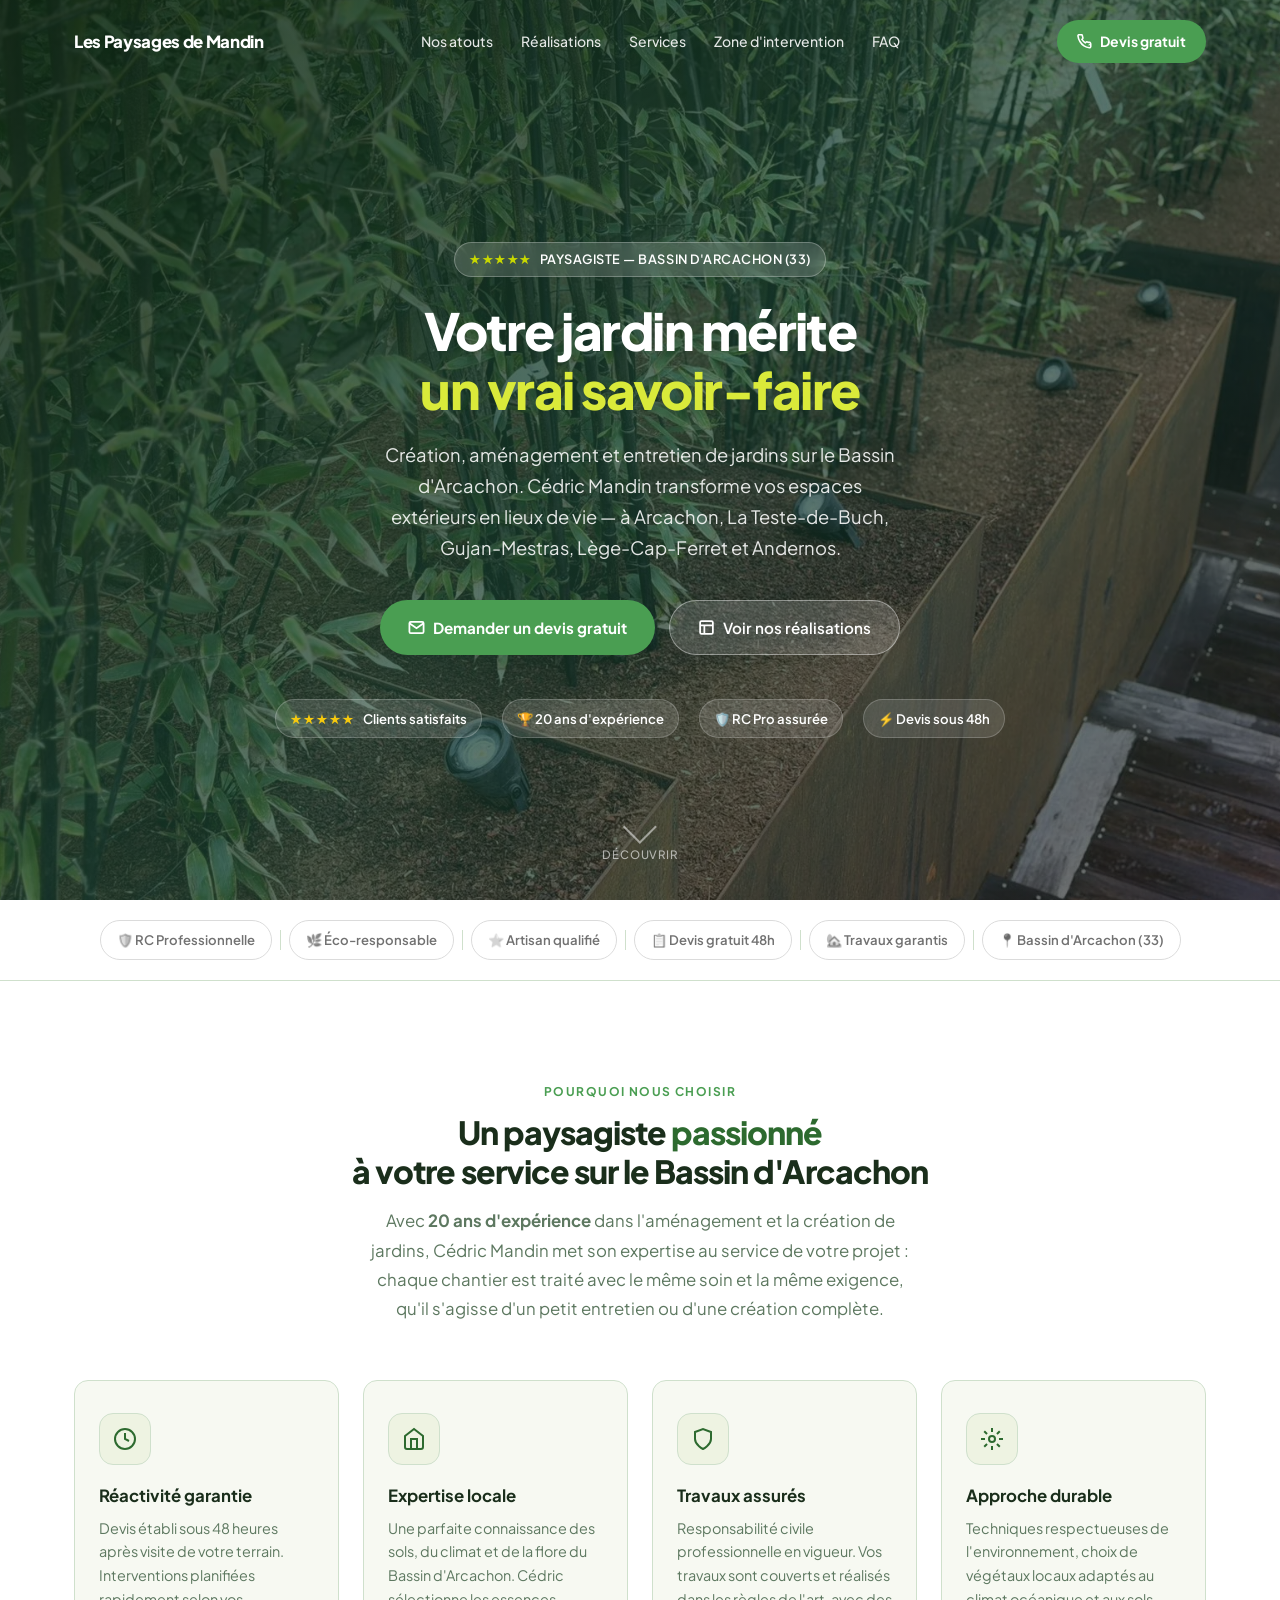
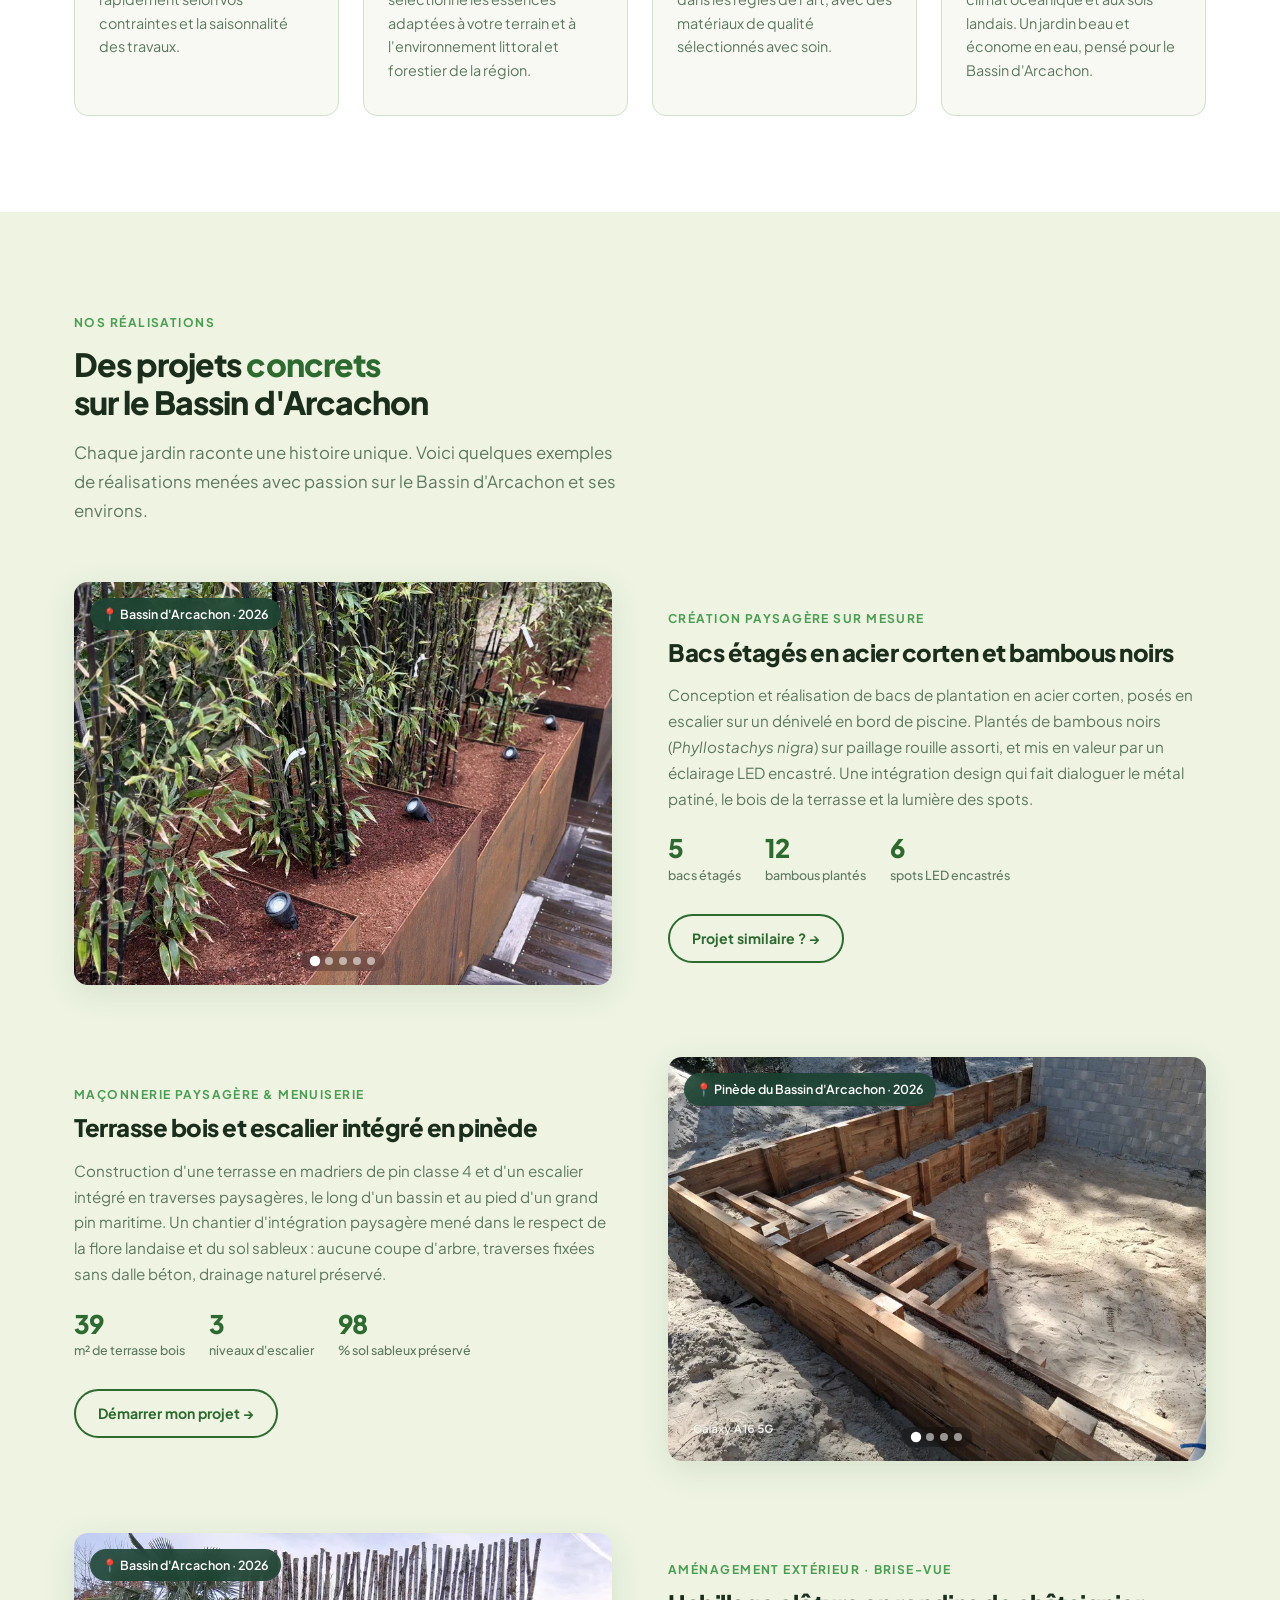
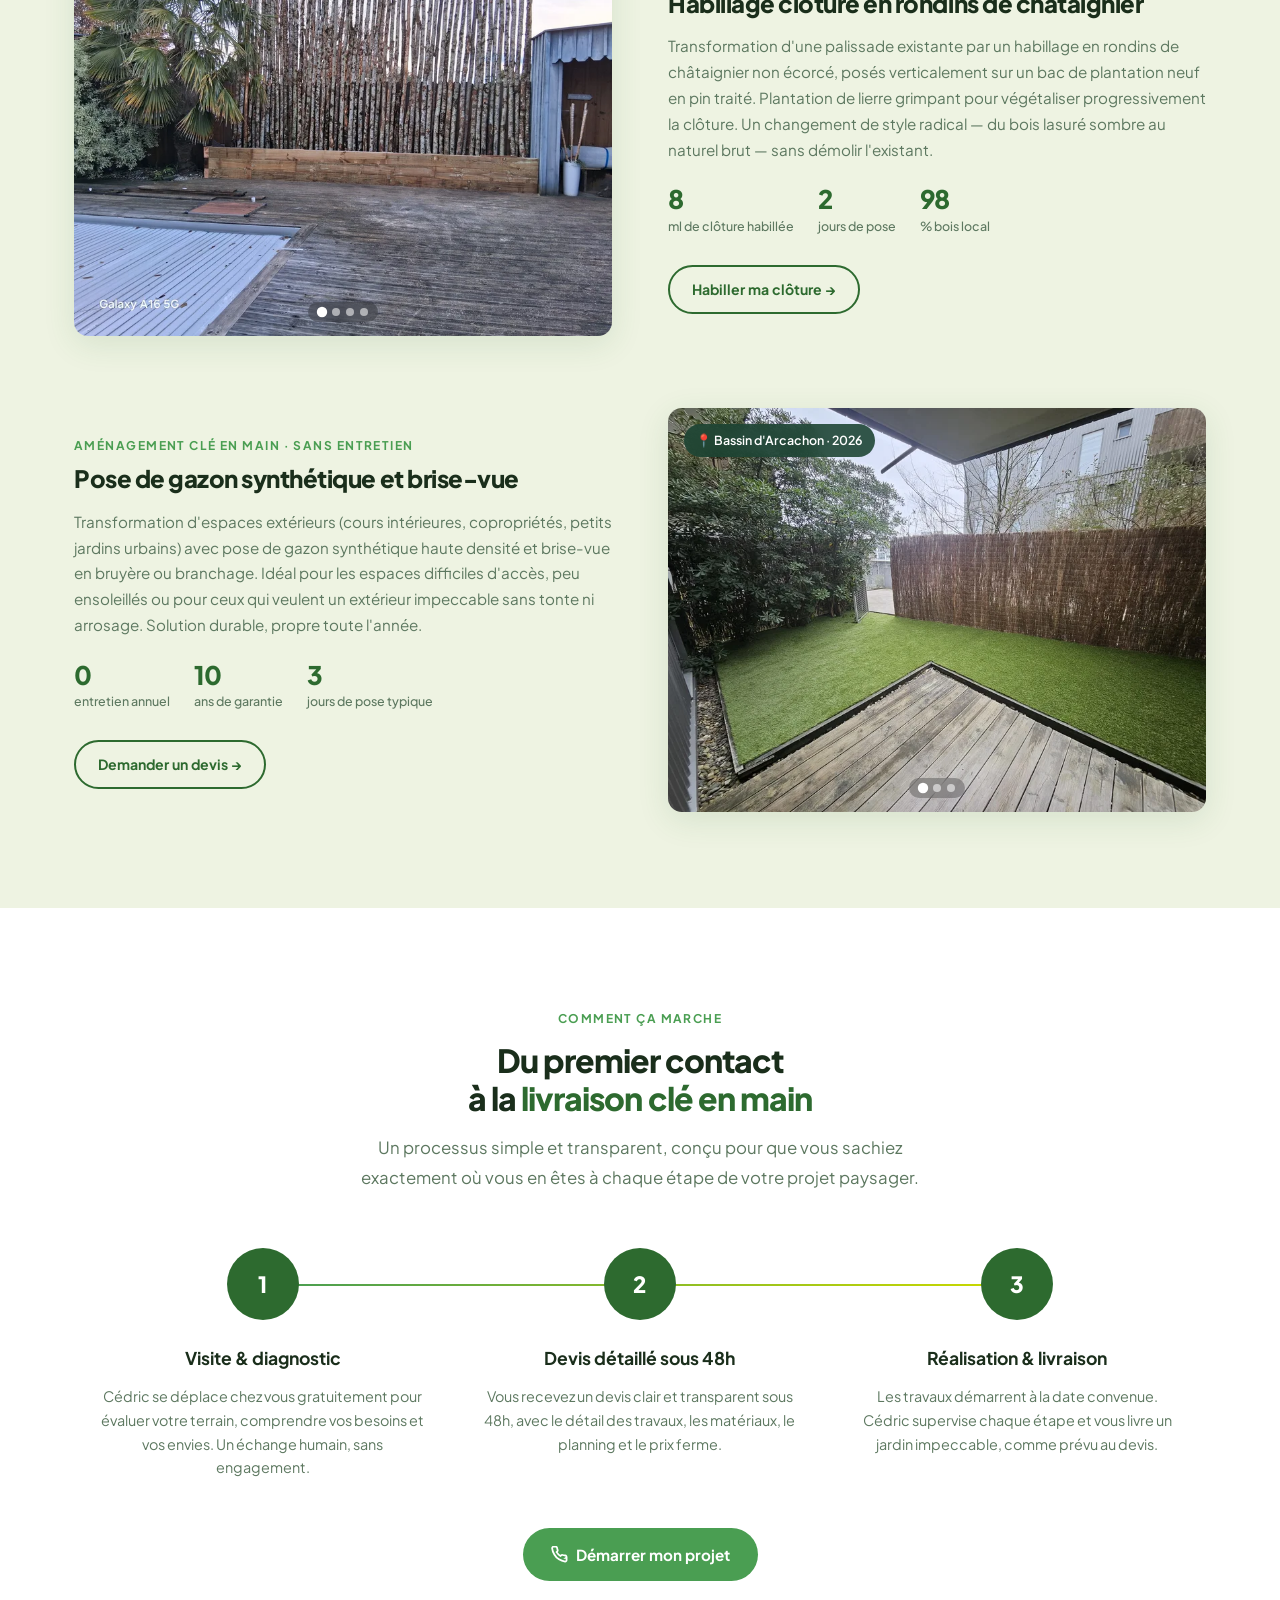
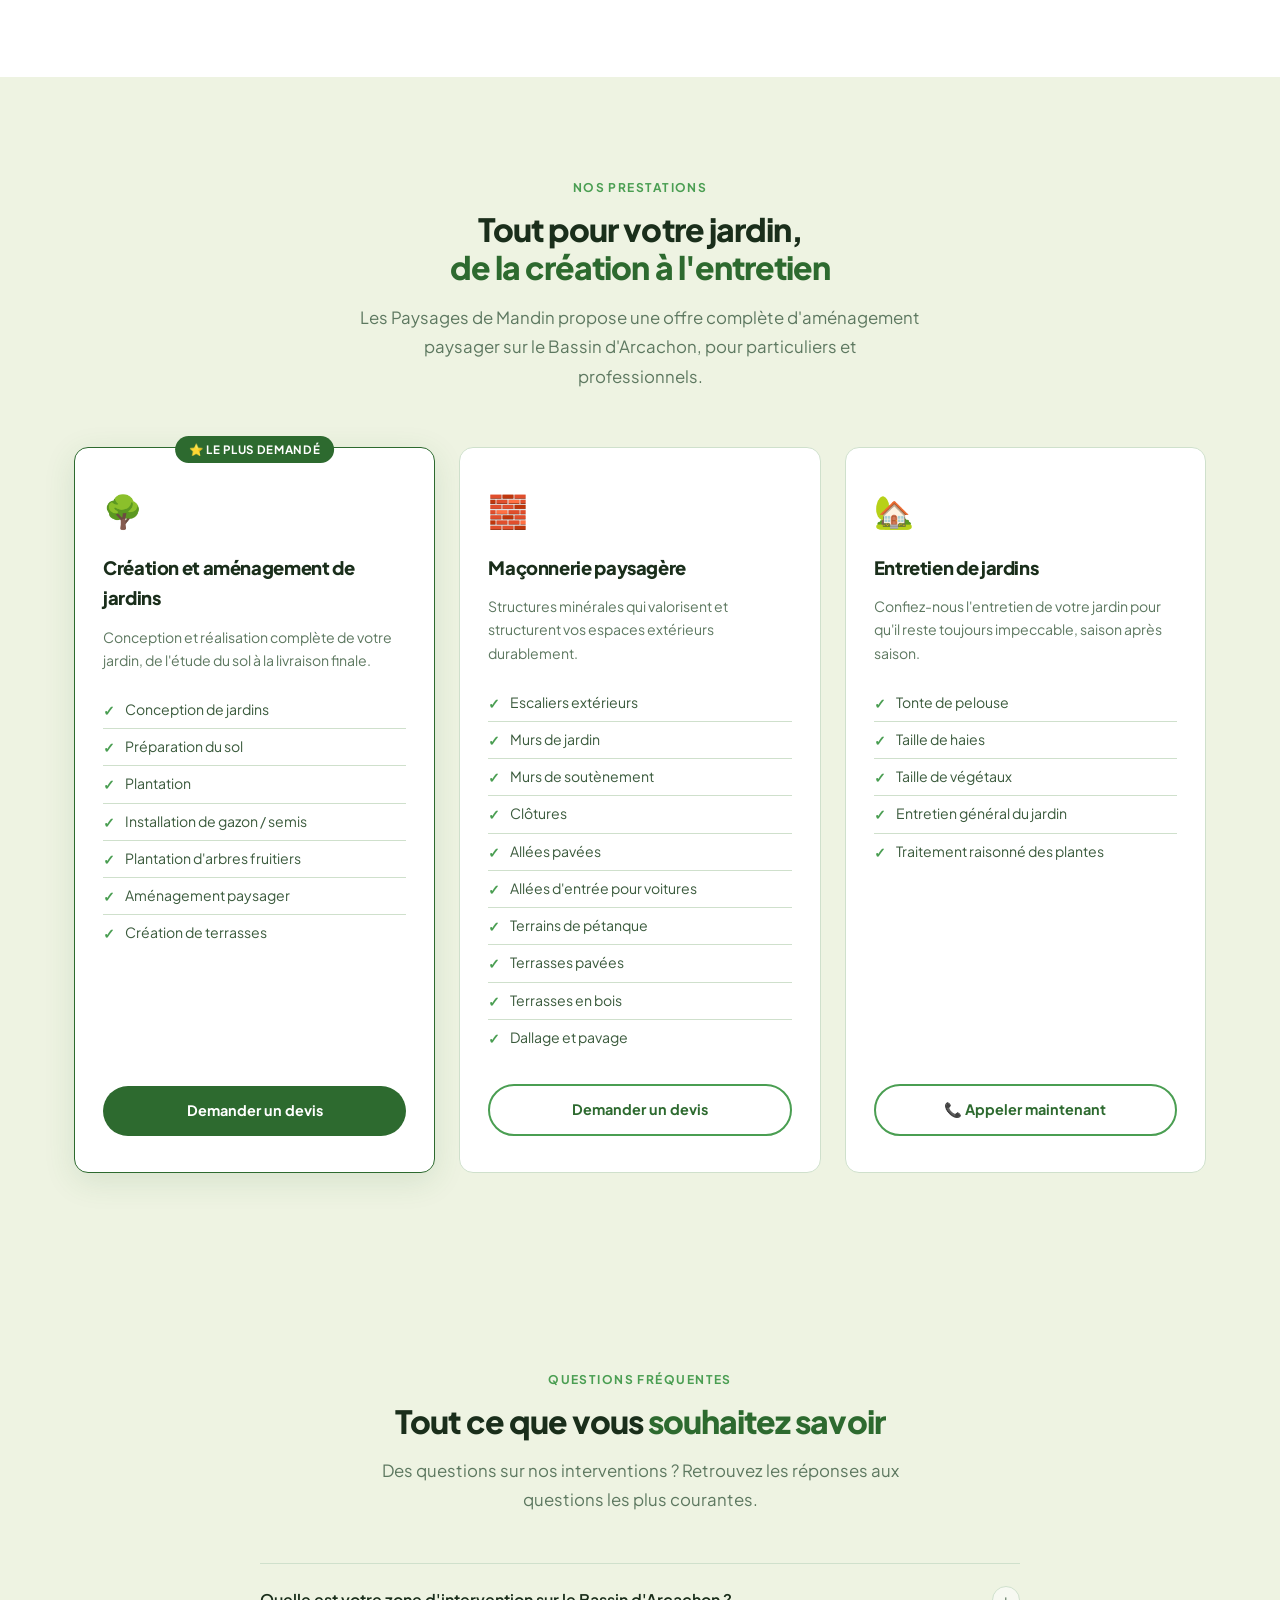
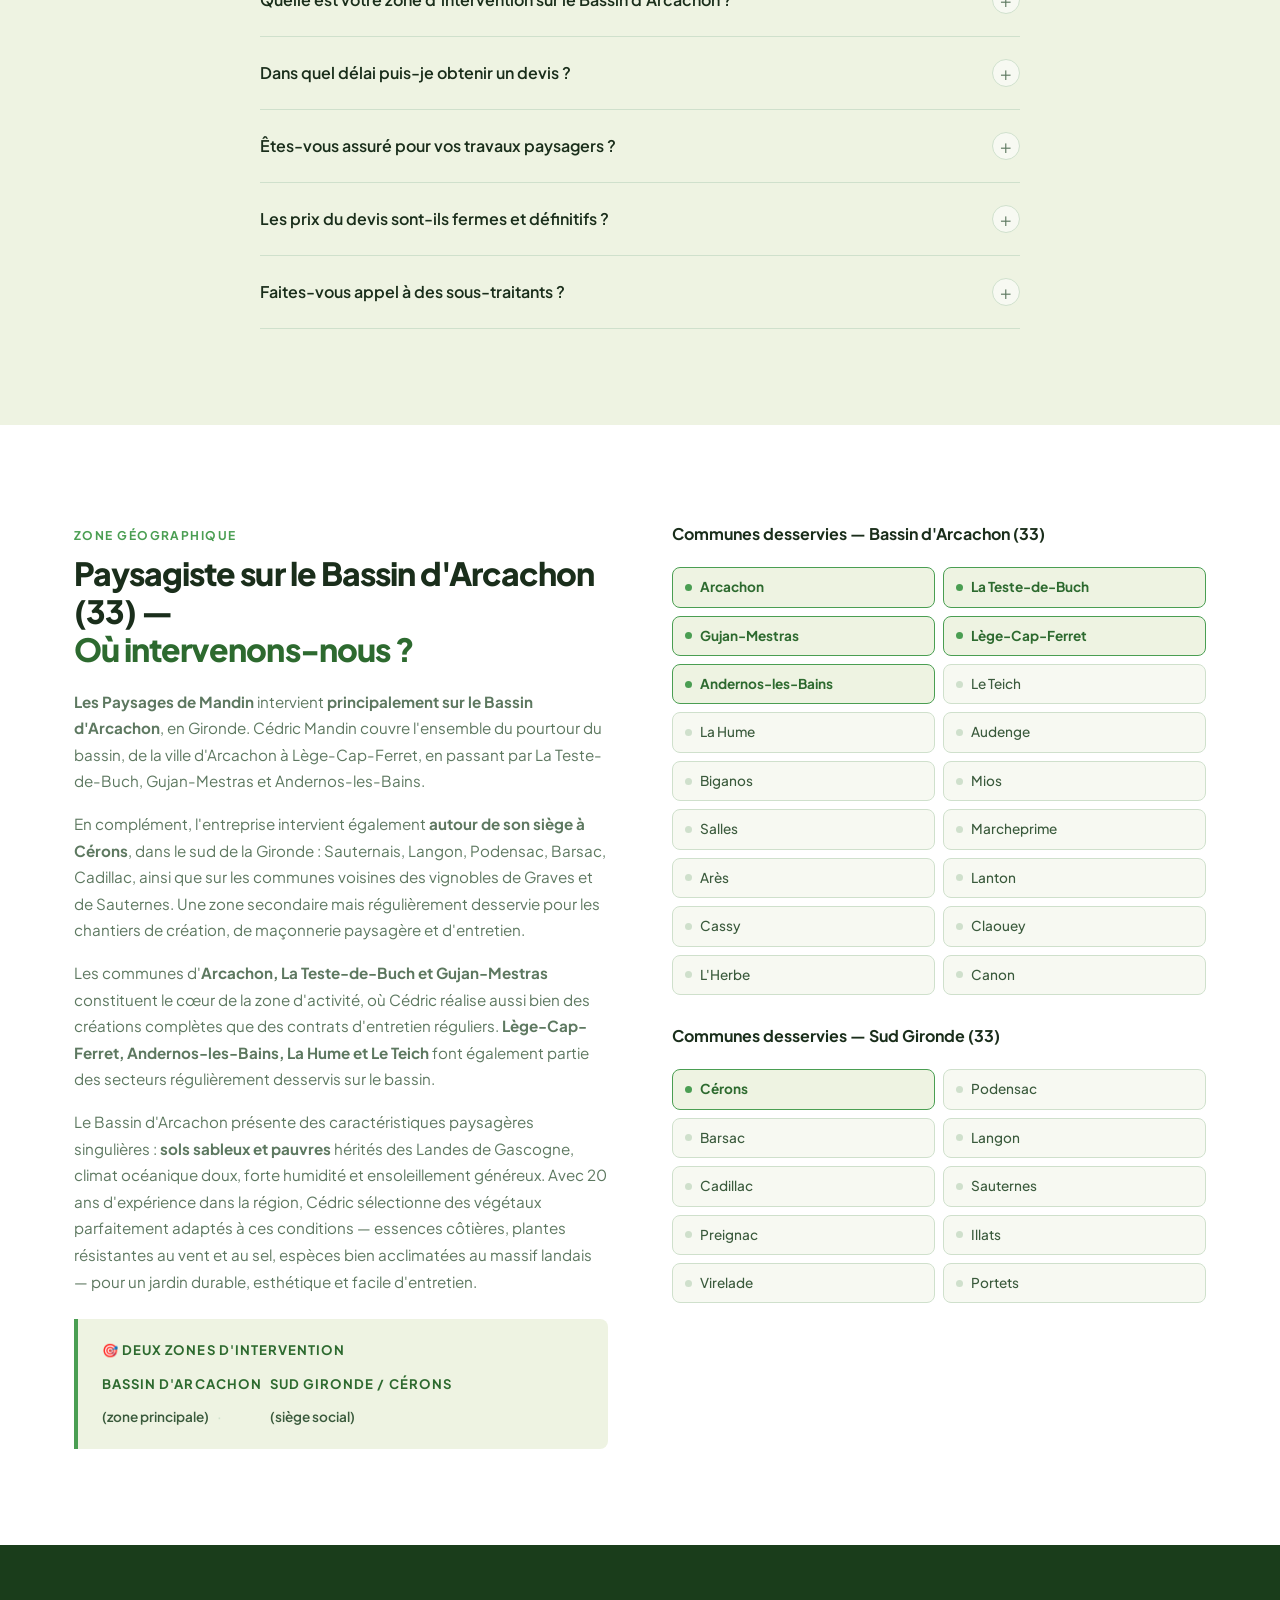
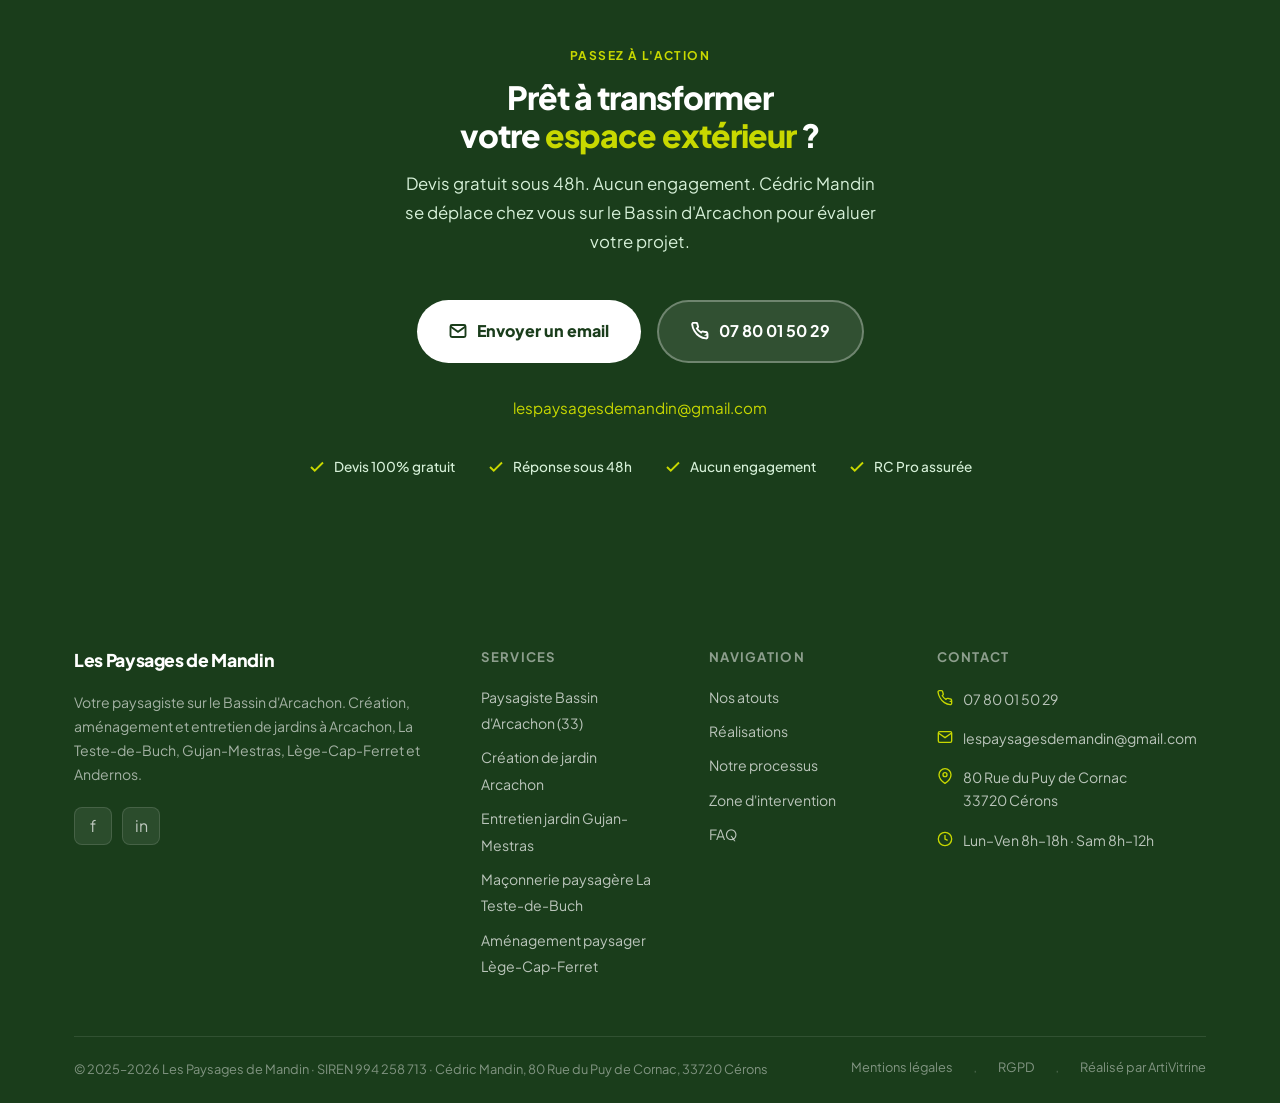
==== commit be2d0b99: "SEO : compléter la Twitter Card (title, description, image) Alignement sur le socle commun des sites" ====
--- a/index.html
+++ b/index.html
@@ -23,6 +23,9 @@
   <meta property="og:locale" content="fr_FR">
   <meta property="og:site_name" content="Les Paysages de Mandin">
   <meta name="twitter:card" content="summary_large_image">
+  <meta name="twitter:title" content="Paysagiste Bassin d'Arcachon — Les Paysages de Mandin">
+  <meta name="twitter:description" content="Création, aménagement et entretien de jardins sur le Bassin d'Arcachon. 20 ans d'expérience. Devis gratuit sous 48h.">
+  <meta name="twitter:image" content="https://lespaysagesdemandin.fr/images/realisations/escalier-corten/escalier-corten-bambous-vue-principale.webp">
   <meta name="author" content="Cédric Mandin — Les Paysages de Mandin">
 
   <!-- URL canonique -->
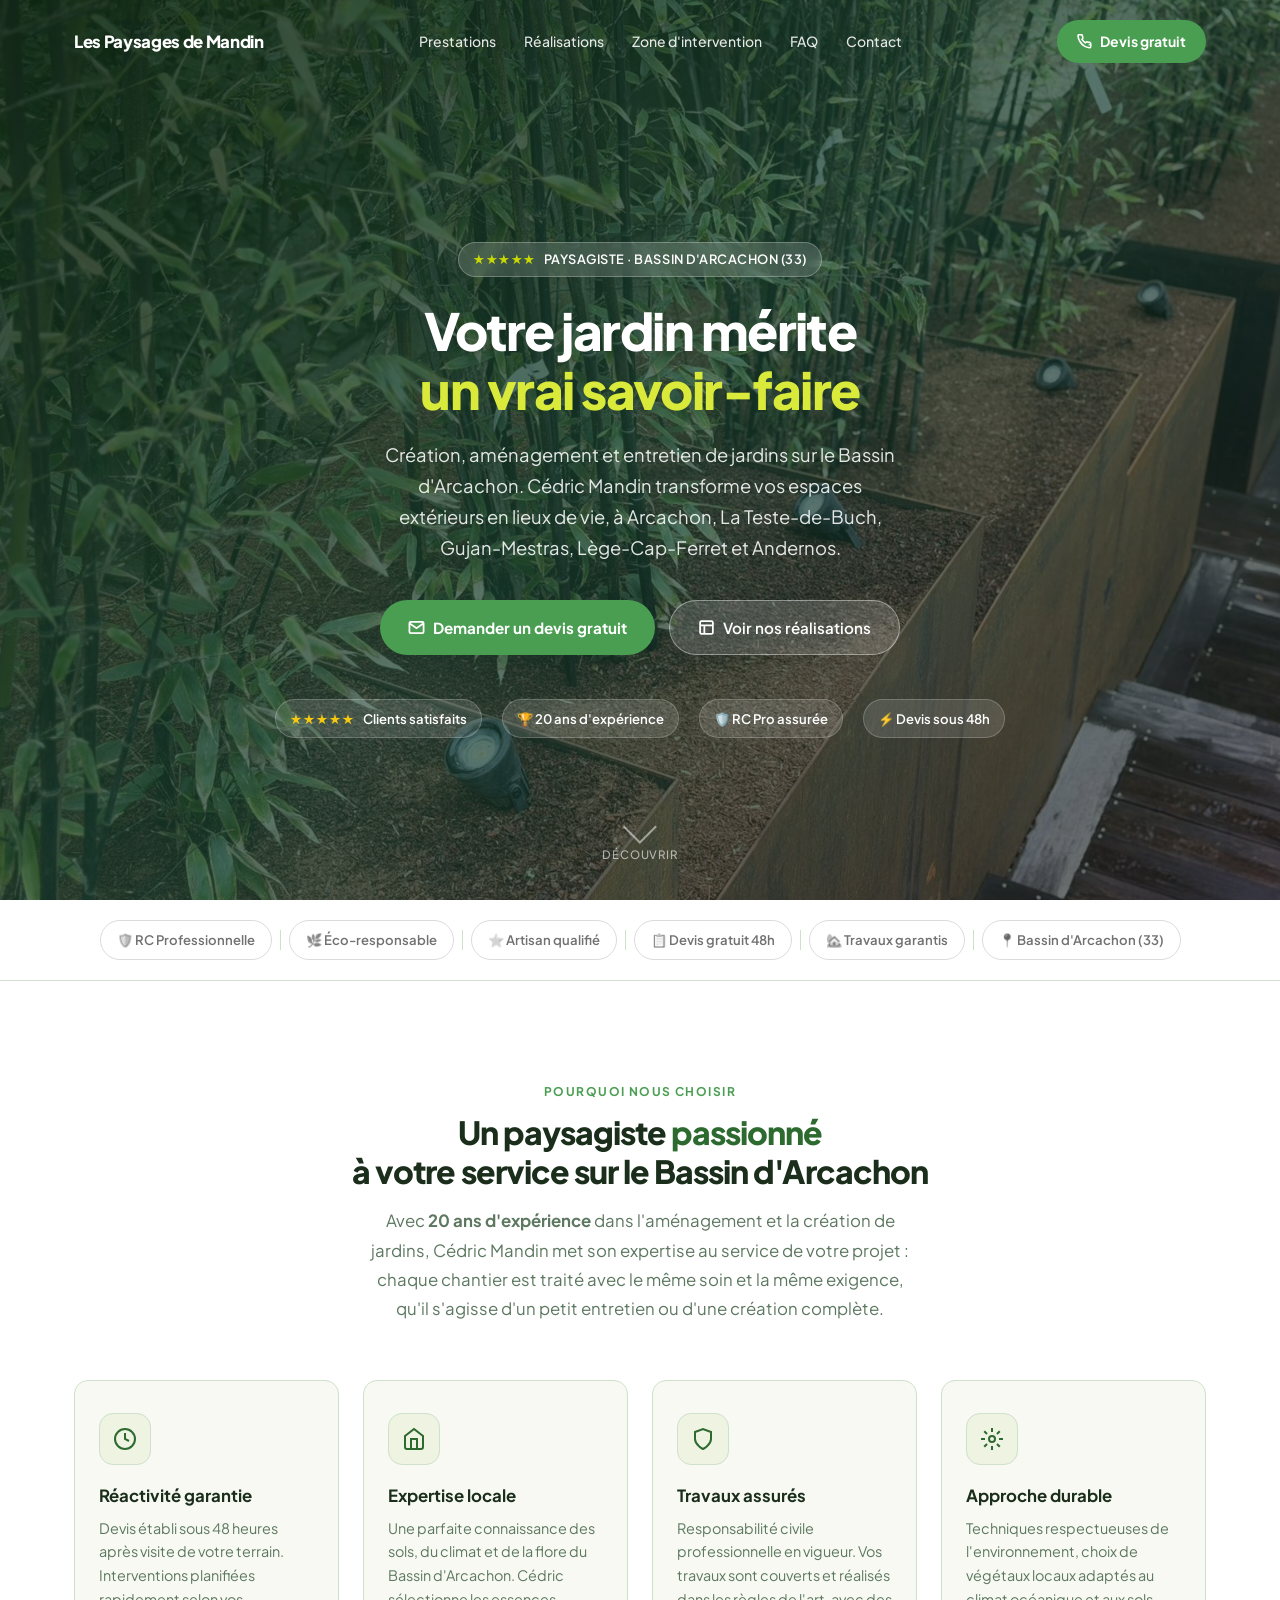
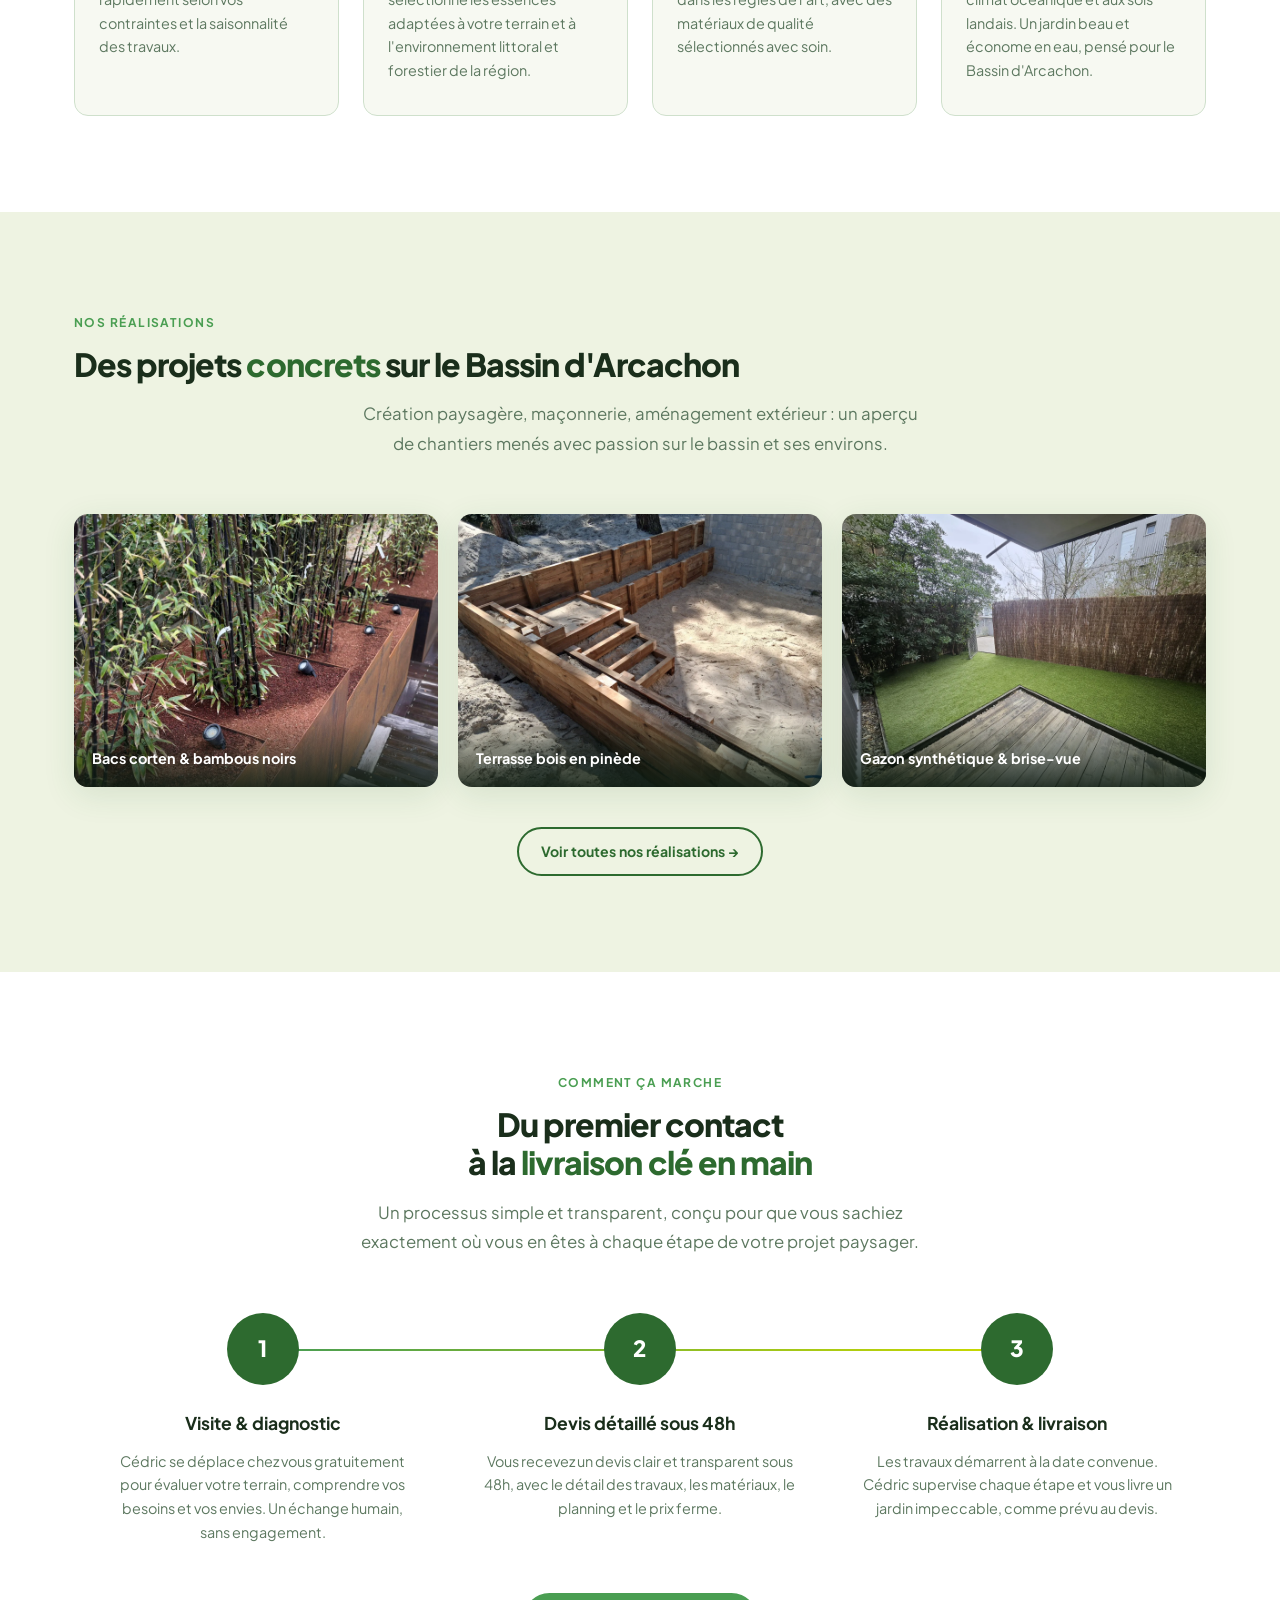
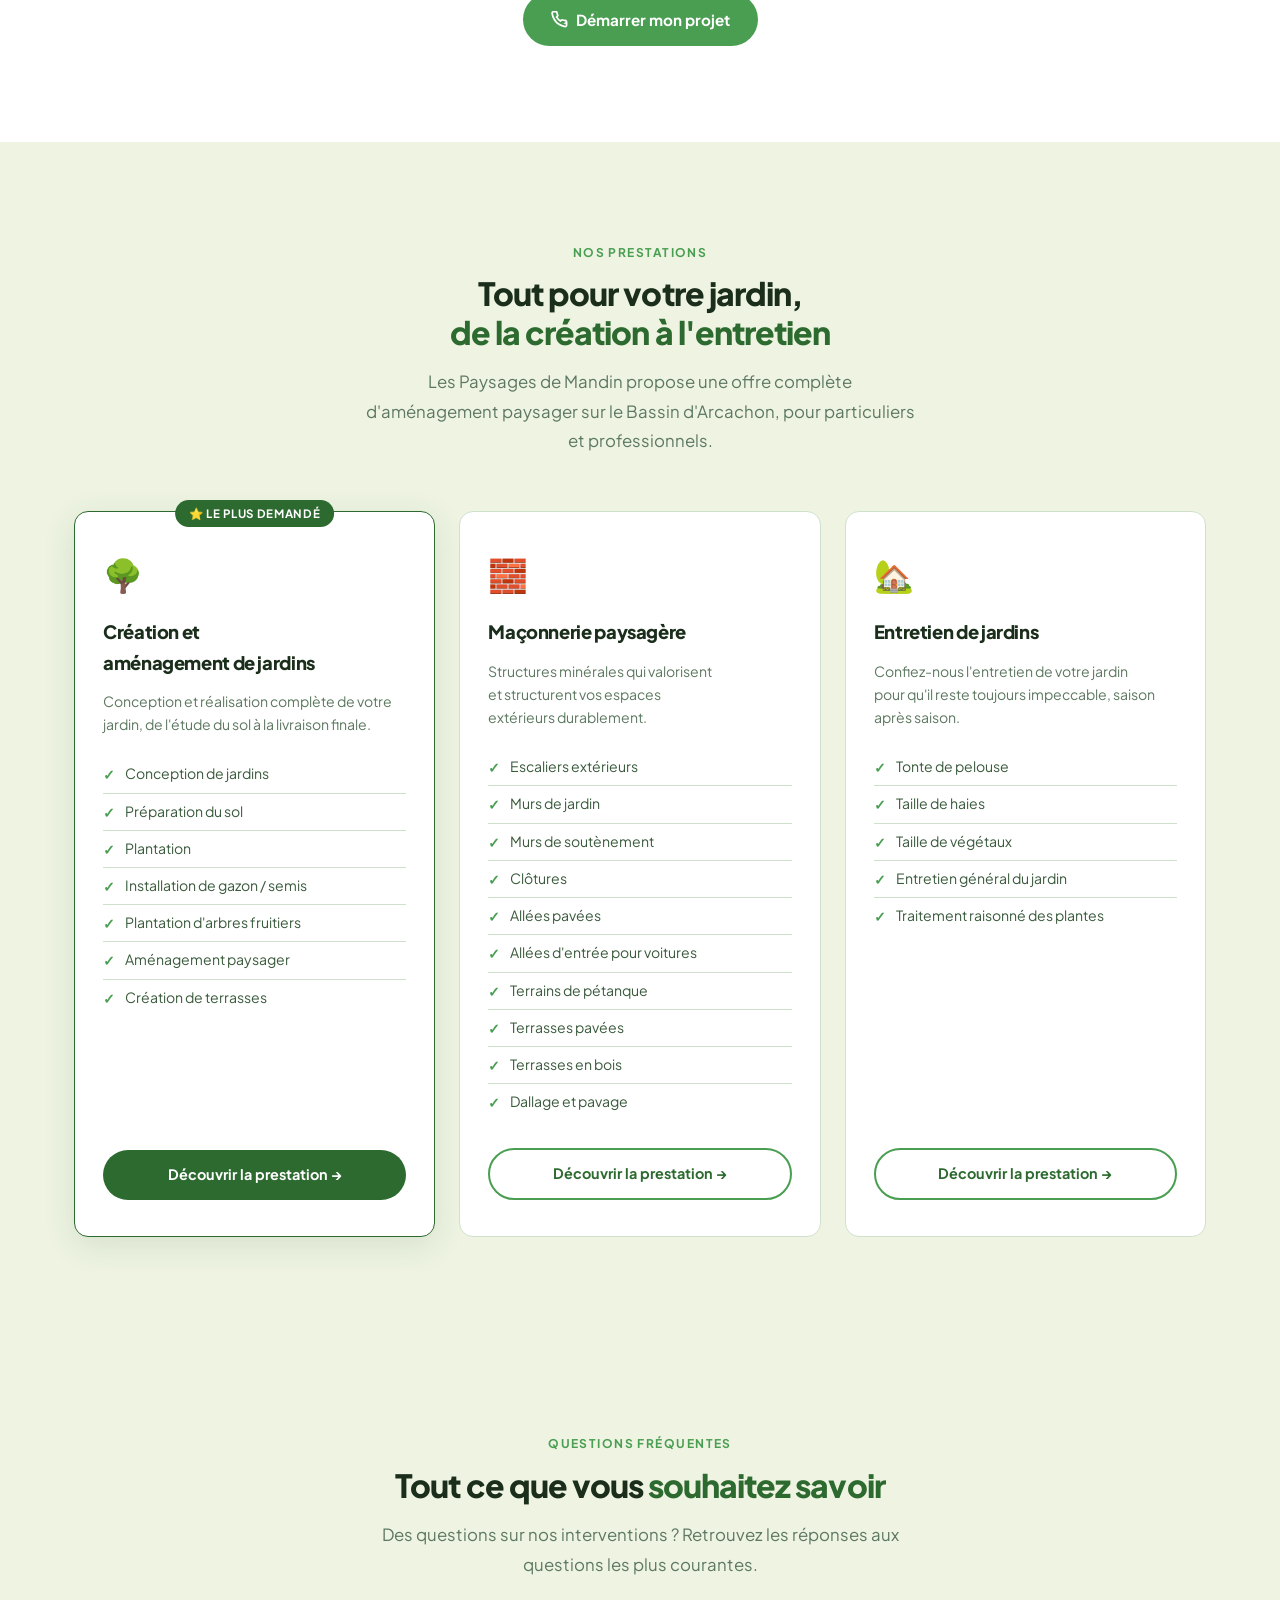
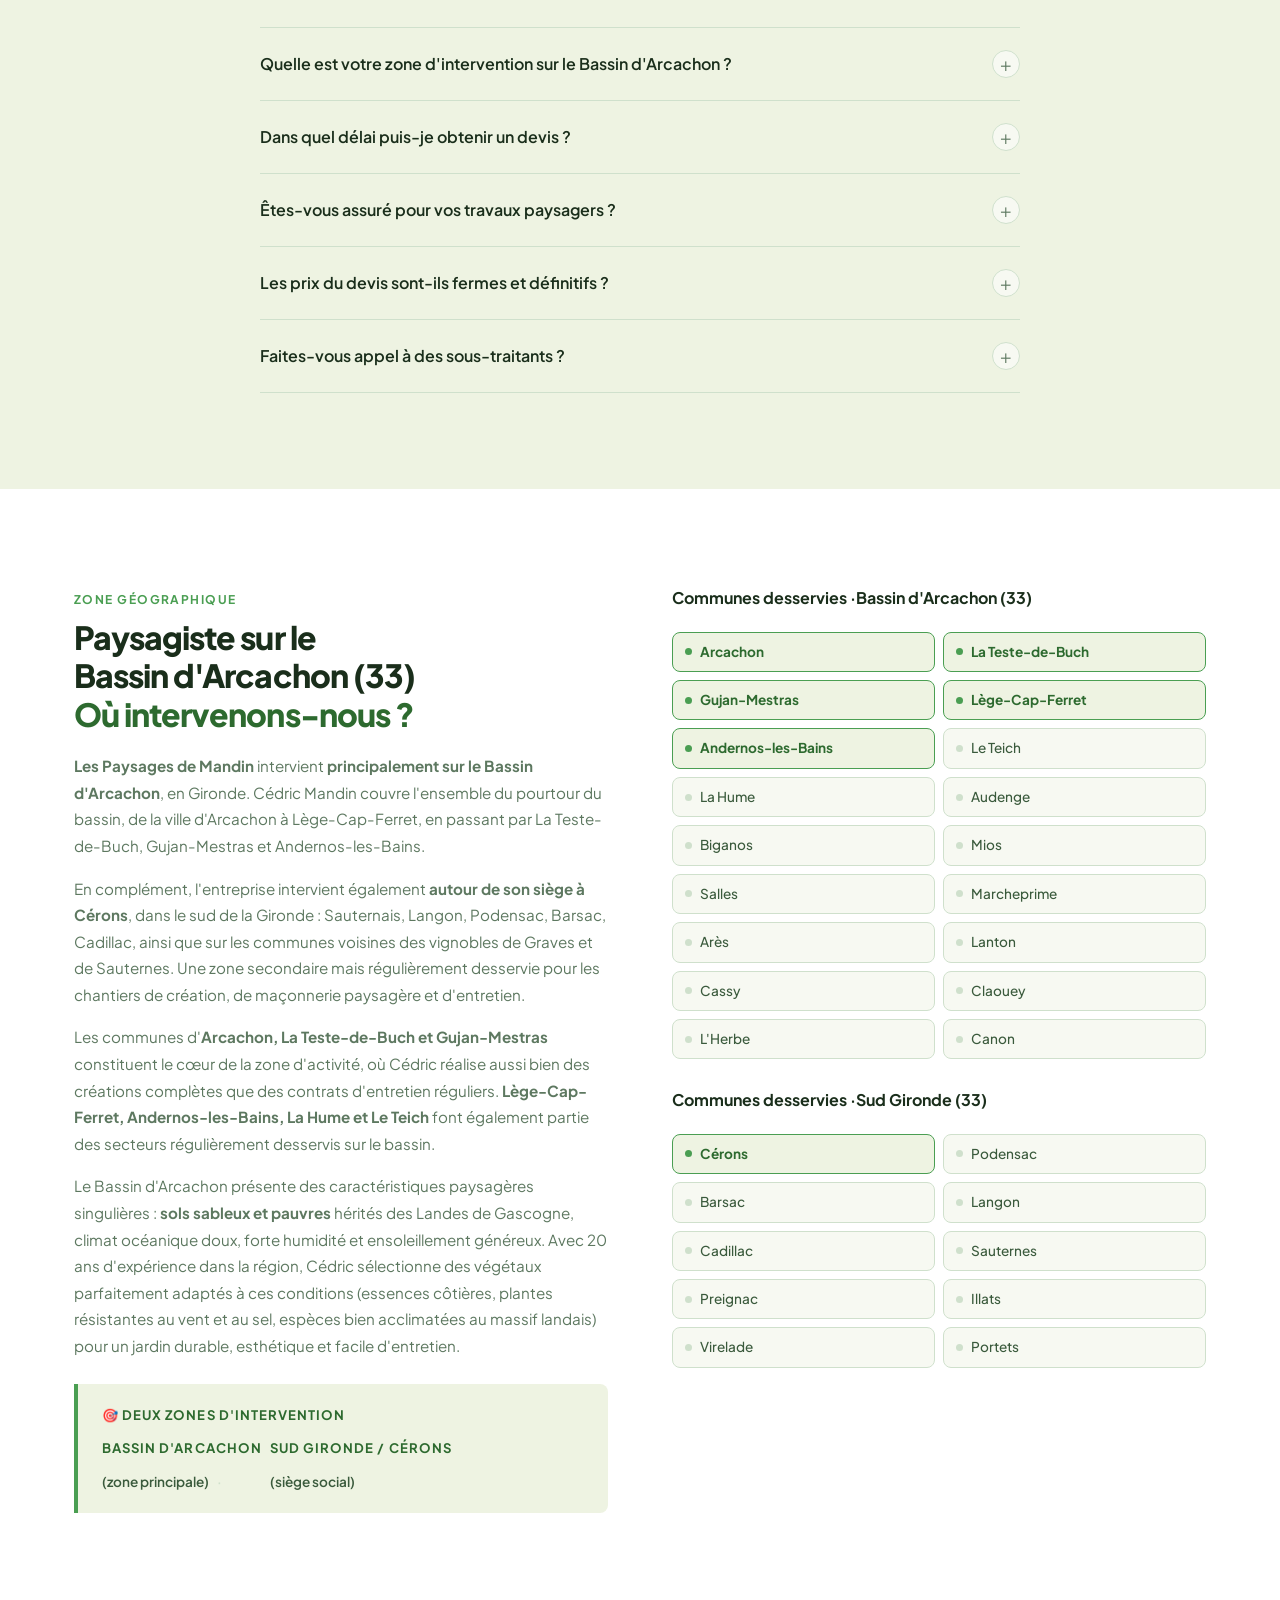
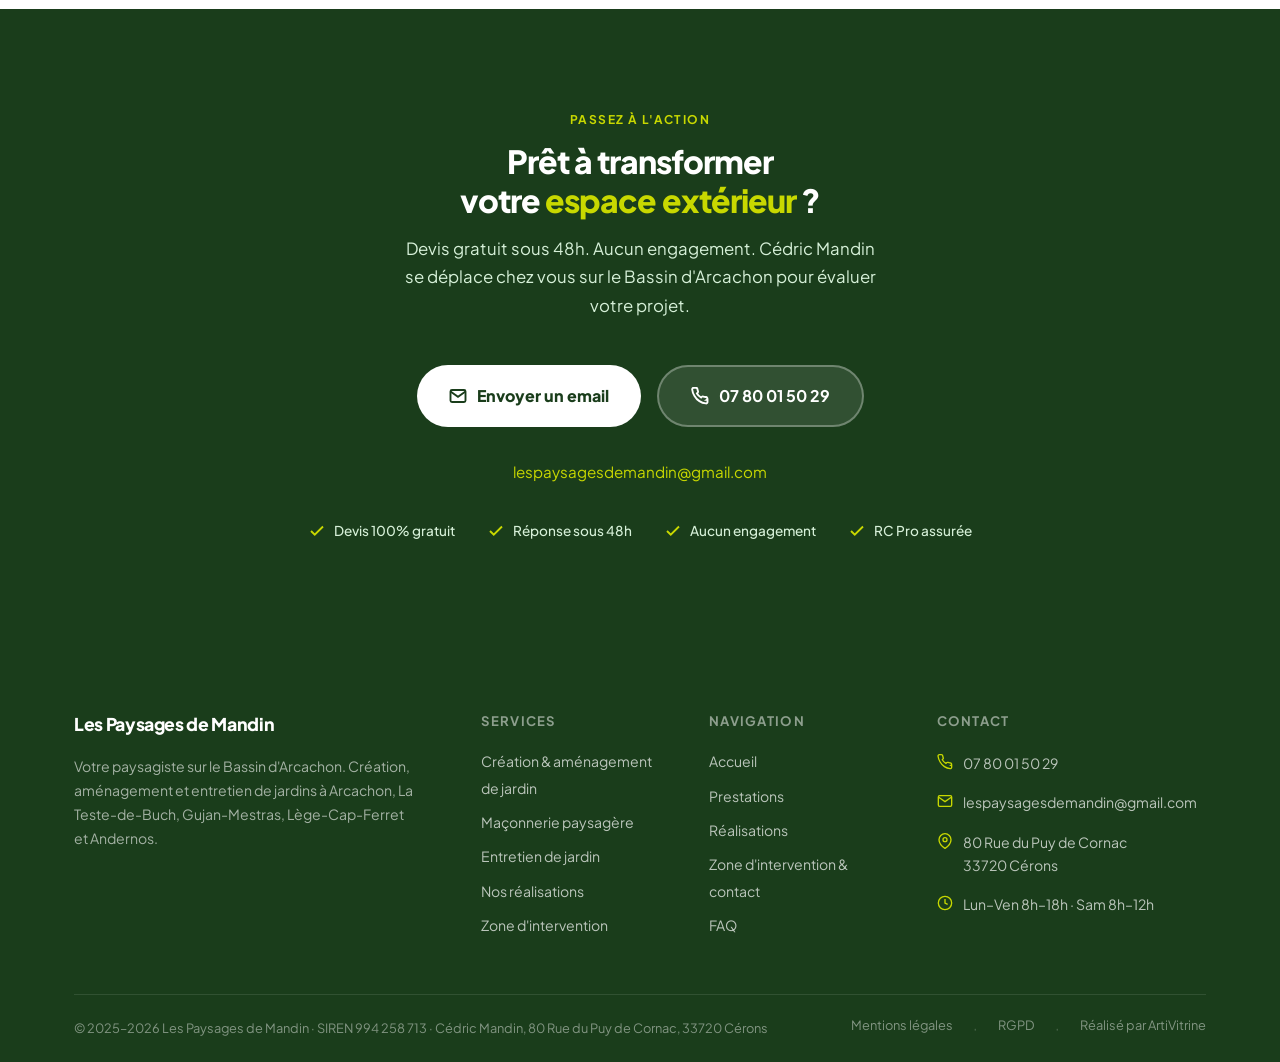
==== commit eb4b0215: "Refonte multi-pages Pro + SEO local + polish a11y - One-page vers 6 pages indexables (accueil teaser" ====
--- a/index.html
+++ b/index.html
@@ -131,7 +131,46 @@
     "foundingDate": "2025-11-19",
     "priceRange": "€€",
     "paymentAccepted": "Chèque, Virement bancaire, Espèces",
-    "currenciesAccepted": "EUR"
+    "currenciesAccepted": "EUR",
+    "hasOfferCatalog": {
+      "@type": "OfferCatalog",
+      "name": "Prestations de paysagisme sur le Bassin d'Arcachon",
+      "itemListElement": [
+        {
+          "@type": "Offer",
+          "itemOffered": {
+            "@type": "Service",
+            "name": "Création et aménagement de jardins",
+            "serviceType": "Création paysagère",
+            "url": "https://lespaysagesdemandin.fr/creation-amenagement-jardin.html",
+            "areaServed": "Bassin d'Arcachon",
+            "provider": { "@type": "LandscapingBusiness", "name": "Les Paysages de Mandin" }
+          }
+        },
+        {
+          "@type": "Offer",
+          "itemOffered": {
+            "@type": "Service",
+            "name": "Maçonnerie paysagère",
+            "serviceType": "Maçonnerie paysagère",
+            "url": "https://lespaysagesdemandin.fr/maconnerie-paysagere.html",
+            "areaServed": "Bassin d'Arcachon",
+            "provider": { "@type": "LandscapingBusiness", "name": "Les Paysages de Mandin" }
+          }
+        },
+        {
+          "@type": "Offer",
+          "itemOffered": {
+            "@type": "Service",
+            "name": "Entretien de jardins",
+            "serviceType": "Entretien d'espaces verts",
+            "url": "https://lespaysagesdemandin.fr/entretien-jardin.html",
+            "areaServed": "Bassin d'Arcachon",
+            "provider": { "@type": "LandscapingBusiness", "name": "Les Paysages de Mandin" }
+          }
+        }
+      ]
+    }
   }
   </script>
 </head>
@@ -148,11 +187,11 @@
         </a>
 
         <div class="nav-links" role="list">
-          <a href="#benefices" role="listitem">Nos atouts</a>
-          <a href="#realisations" role="listitem">Réalisations</a>
-          <a href="#services" role="listitem">Services</a>
-          <a href="#zone-intervention" role="listitem">Zone d'intervention</a>
+          <a href="#services" role="listitem">Prestations</a>
+          <a href="/realisations.html" role="listitem">Réalisations</a>
+          <a href="/contact.html" role="listitem">Zone d'intervention</a>
           <a href="#faq" role="listitem">FAQ</a>
+          <a href="/contact.html" role="listitem">Contact</a>
         </div>
 
         <a href="tel:+33780015029" class="nav-cta" aria-label="Appeler pour un devis gratuit">
@@ -169,11 +208,11 @@
 
   <!-- Menu mobile plein écran -->
   <div class="mobile-menu" id="mobileMenu" role="dialog" aria-label="Menu de navigation">
-    <a href="#benefices" onclick="closeMenu()">Nos atouts</a>
-    <a href="#realisations" onclick="closeMenu()">Réalisations</a>
-    <a href="#services" onclick="closeMenu()">Services</a>
-    <a href="#zone-intervention" onclick="closeMenu()">Zone d'intervention</a>
+    <a href="#services" onclick="closeMenu()">Prestations</a>
+    <a href="/realisations.html" onclick="closeMenu()">Réalisations</a>
+    <a href="/contact.html" onclick="closeMenu()">Zone d'intervention</a>
     <a href="#faq" onclick="closeMenu()">FAQ</a>
+    <a href="/contact.html" onclick="closeMenu()">Contact</a>
     <a href="tel:+33780015029" class="nav-cta" onclick="closeMenu()">📞 Appeler maintenant</a>
   </div>
 
@@ -187,14 +226,14 @@
       <div class="hero-content">
         <!-- MODIFIÉ : badge zone Bassin d'Arcachon -->
         <div class="hero-badge reveal">
-          <span>★★★★★</span> Paysagiste — Bassin d'Arcachon (33)
+          <span>★★★★★</span> Paysagiste · Bassin d'Arcachon (33)
         </div>
         <h1 class="reveal reveal-delay-1">
-          Votre jardin mérite<br><em>un vrai savoir-faire</em>
+          Votre jardin mérite <em>un vrai savoir-faire</em>
         </h1>
         <!-- MODIFIÉ : sous-titre zone Bassin d'Arcachon -->
         <p class="hero-sub reveal reveal-delay-2">
-          Création, aménagement et entretien de jardins sur le Bassin d'Arcachon. Cédric Mandin transforme vos espaces extérieurs en lieux de vie — à Arcachon, La Teste-de-Buch, Gujan-Mestras, Lège-Cap-Ferret et Andernos.
+          Création, aménagement et entretien de jardins sur le Bassin d'Arcachon. Cédric Mandin transforme vos espaces extérieurs en lieux de vie, à Arcachon, La Teste-de-Buch, Gujan-Mestras, Lège-Cap-Ferret et Andernos.
         </p>
         <div class="hero-ctas reveal reveal-delay-3">
           <a href="#" data-artidevis class="btn-primary">
@@ -299,332 +338,32 @@
   </section>
 
   <!-- ============================================================
-       RÉALISATIONS
+       RÉALISATIONS (teaser → realisations.html)
   ============================================================ -->
   <section id="realisations" aria-labelledby="realisations-h2">
     <div class="container">
       <span class="section-label reveal">Nos réalisations</span>
-      <!-- MODIFIÉ : zone Bassin d'Arcachon -->
-      <h2 id="realisations-h2" class="reveal reveal-delay-1">Des projets <em>concrets</em><br>sur le Bassin d'Arcachon</h2>
-      <!-- MODIFIÉ : zone Bassin d'Arcachon -->
-      <p class="section-desc reveal reveal-delay-2">Chaque jardin raconte une histoire unique. Voici quelques exemples de réalisations menées avec passion sur le Bassin d'Arcachon et ses environs.</p>
-
-      <!-- ============================================================
-           IMAGES DES PROJETS — WebP optimisé (1600 desktop / 800 mobile)
-           Originaux JPG sauvegardés dans images/originaux/
-           Pour ajouter une image dans un carrousel :
-             1. Copier une <img class="carousel-img"> dans le .carousel-track
-             2. Ajouter un <button class="carousel-dot"></button> dans .carousel-dots
-           Le JS détecte automatiquement le nombre d'images.
-      ============================================================ -->
-      <div class="real-grid">
-
-        <!-- ════════ Projet 1 — Bacs corten & bambous noirs ════════ -->
-        <div class="real-item reveal">
-          <div class="real-photo">
-            <div class="real-carousel" data-carousel>
-              <div class="carousel-track">
-                <img class="carousel-img active"
-                     src="images/realisations/escalier-corten/escalier-corten-bambous-vue-principale-mobile.webp"
-                     srcset="images/realisations/escalier-corten/escalier-corten-bambous-vue-principale-mobile.webp 800w,
-                             images/realisations/escalier-corten/escalier-corten-bambous-vue-principale.webp 1600w"
-                     sizes="(max-width: 768px) 100vw, 50vw"
-                     data-full="images/realisations/escalier-corten/escalier-corten-bambous-vue-principale.webp"
-                     alt="Bacs étagés en acier corten avec bambous noirs et éclairage LED — vue principale"
-                     loading="lazy">
-                <img class="carousel-img"
-                     src="images/realisations/escalier-corten/escalier-corten-bac-detail-mobile.webp"
-                     srcset="images/realisations/escalier-corten/escalier-corten-bac-detail-mobile.webp 800w,
-                             images/realisations/escalier-corten/escalier-corten-bac-detail.webp 1600w"
-                     sizes="(max-width: 768px) 100vw, 50vw"
-                     data-full="images/realisations/escalier-corten/escalier-corten-bac-detail.webp"
-                     alt="Bac en acier corten en gros plan avec bambous noirs et terrasse en bois"
-                     loading="lazy">
-                <img class="carousel-img"
-                     src="images/realisations/escalier-corten/escalier-corten-vue-ensemble-mobile.webp"
-                     srcset="images/realisations/escalier-corten/escalier-corten-vue-ensemble-mobile.webp 800w,
-                             images/realisations/escalier-corten/escalier-corten-vue-ensemble.webp 1600w"
-                     sizes="(max-width: 768px) 100vw, 50vw"
-                     data-full="images/realisations/escalier-corten/escalier-corten-vue-ensemble.webp"
-                     alt="Vue d'ensemble de l'escalier corten avec piscine et terrasse en bois"
-                     loading="lazy">
-                <img class="carousel-img"
-                     src="images/realisations/escalier-corten/escalier-corten-bacs-etages-mobile.webp"
-                     srcset="images/realisations/escalier-corten/escalier-corten-bacs-etages-mobile.webp 800w,
-                             images/realisations/escalier-corten/escalier-corten-bacs-etages.webp 1600w"
-                     sizes="(max-width: 768px) 100vw, 50vw"
-                     data-full="images/realisations/escalier-corten/escalier-corten-bacs-etages.webp"
-                     alt="Étagement des bacs corten en escalier avec jeunes plants de bambous"
-                     loading="lazy">
-                <img class="carousel-img"
-                     src="images/realisations/escalier-corten/escalier-corten-avant-travaux-mobile.webp"
-                     srcset="images/realisations/escalier-corten/escalier-corten-avant-travaux-mobile.webp 800w,
-                             images/realisations/escalier-corten/escalier-corten-avant-travaux.webp 1600w"
-                     sizes="(max-width: 768px) 100vw, 50vw"
-                     data-full="images/realisations/escalier-corten/escalier-corten-avant-travaux.webp"
-                     alt="État avant travaux : bambous existants et dalles métalliques posées au sol"
-                     loading="lazy">
-              </div>
-              <button class="carousel-prev" aria-label="Image précédente">‹</button>
-              <button class="carousel-next" aria-label="Image suivante">›</button>
-              <div class="carousel-dots" aria-hidden="true">
-                <button class="carousel-dot active" type="button"></button>
-                <button class="carousel-dot" type="button"></button>
-                <button class="carousel-dot" type="button"></button>
-                <button class="carousel-dot" type="button"></button>
-                <button class="carousel-dot" type="button"></button>
-              </div>
-              <div class="real-photo-badge">📍 Bassin d'Arcachon · 2026</div>
-            </div>
-          </div>
-          <div class="real-content">
-            <span class="section-label">Création paysagère sur mesure</span>
-            <h3>Bacs étagés en acier corten et bambous noirs</h3>
-            <p>Conception et réalisation de bacs de plantation en acier corten, posés en escalier sur un dénivelé en bord de piscine. Plantés de bambous noirs (<em>Phyllostachys nigra</em>) sur paillage rouille assorti, et mis en valeur par un éclairage LED encastré. Une intégration design qui fait dialoguer le métal patiné, le bois de la terrasse et la lumière des spots.</p>
-            <div class="real-stats">
-              <div class="stat-item">
-                <div class="stat-num" data-count="5">0</div>
-                <div class="stat-label">bacs étagés</div>
-              </div>
-              <div class="stat-item">
-                <div class="stat-num" data-count="12">0</div>
-                <div class="stat-label">bambous plantés</div>
-              </div>
-              <div class="stat-item">
-                <div class="stat-num" data-count="6">0</div>
-                <div class="stat-label">spots LED encastrés</div>
-              </div>
-            </div>
-            <a href="#" data-artidevis class="btn-outline">
-              Projet similaire ? →
-            </a>
-          </div>
-        </div>
-
-        <!-- ════════ Projet 2 — Terrasse bois & escalier en pinède ════════ -->
-        <div class="real-item reverse reveal">
-          <div class="real-photo">
-            <div class="real-carousel" data-carousel>
-              <div class="carousel-track">
-                <img class="carousel-img active"
-                     src="images/realisations/chantier-lhostis/chantier-lhostis-terrasse-bois-mobile.webp"
-                     srcset="images/realisations/chantier-lhostis/chantier-lhostis-terrasse-bois-mobile.webp 800w,
-                             images/realisations/chantier-lhostis/chantier-lhostis-terrasse-bois.webp 1600w"
-                     sizes="(max-width: 768px) 100vw, 50vw"
-                     data-full="images/realisations/chantier-lhostis/chantier-lhostis-terrasse-bois.webp"
-                     alt="Construction d'une terrasse en bois avec escalier intégré sur sol sableux"
-                     loading="lazy">
-                <img class="carousel-img"
-                     src="images/realisations/chantier-lhostis/chantier-lhostis-vue-ensemble-mobile.webp"
-                     srcset="images/realisations/chantier-lhostis/chantier-lhostis-vue-ensemble-mobile.webp 800w,
-                             images/realisations/chantier-lhostis/chantier-lhostis-vue-ensemble.webp 1600w"
-                     sizes="(max-width: 768px) 100vw, 50vw"
-                     data-full="images/realisations/chantier-lhostis/chantier-lhostis-vue-ensemble.webp"
-                     alt="Vue d'ensemble du chantier : terrasse bois, escalier et bassin en construction"
-                     loading="lazy">
-                <img class="carousel-img"
-                     src="images/realisations/chantier-lhostis/chantier-lhostis-escalier-pin-mobile.webp"
-                     srcset="images/realisations/chantier-lhostis/chantier-lhostis-escalier-pin-mobile.webp 800w,
-                             images/realisations/chantier-lhostis/chantier-lhostis-escalier-pin.webp 1600w"
-                     sizes="(max-width: 768px) 100vw, 50vw"
-                     data-full="images/realisations/chantier-lhostis/chantier-lhostis-escalier-pin.webp"
-                     alt="Escalier en madriers sous un grand pin maritime du Bassin d'Arcachon"
-                     loading="lazy">
-                <img class="carousel-img"
-                     src="images/realisations/chantier-lhostis/chantier-lhostis-terrassement-mobile.webp"
-                     srcset="images/realisations/chantier-lhostis/chantier-lhostis-terrassement-mobile.webp 800w,
-                             images/realisations/chantier-lhostis/chantier-lhostis-terrassement.webp 1600w"
-                     sizes="(max-width: 768px) 100vw, 50vw"
-                     data-full="images/realisations/chantier-lhostis/chantier-lhostis-terrassement.webp"
-                     alt="Phase de terrassement et préparation du sol sableux"
-                     loading="lazy">
-              </div>
-              <button class="carousel-prev" aria-label="Image précédente">‹</button>
-              <button class="carousel-next" aria-label="Image suivante">›</button>
-              <div class="carousel-dots" aria-hidden="true">
-                <button class="carousel-dot active" type="button"></button>
-                <button class="carousel-dot" type="button"></button>
-                <button class="carousel-dot" type="button"></button>
-                <button class="carousel-dot" type="button"></button>
-              </div>
-              <div class="real-photo-badge">📍 Pinède du Bassin d'Arcachon · 2026</div>
-            </div>
-          </div>
-          <div class="real-content">
-            <span class="section-label">Maçonnerie paysagère & menuiserie</span>
-            <h3>Terrasse bois et escalier intégré en pinède</h3>
-            <p>Construction d'une terrasse en madriers de pin classe 4 et d'un escalier intégré en traverses paysagères, le long d'un bassin et au pied d'un grand pin maritime. Un chantier d'intégration paysagère mené dans le respect de la flore landaise et du sol sableux : aucune coupe d'arbre, traverses fixées sans dalle béton, drainage naturel préservé.</p>
-            <div class="real-stats">
-              <div class="stat-item">
-                <div class="stat-num" data-count="40">0</div>
-                <div class="stat-label">m² de terrasse bois</div>
-              </div>
-              <div class="stat-item">
-                <div class="stat-num" data-count="3">0</div>
-                <div class="stat-label">niveaux d'escalier</div>
-              </div>
-              <div class="stat-item">
-                <div class="stat-num" data-count="100">0</div>
-                <div class="stat-label">% sol sableux préservé</div>
-              </div>
-            </div>
-            <a href="#" data-artidevis class="btn-outline">
-              Démarrer mon projet →
-            </a>
-          </div>
-        </div>
-
-        <!-- ════════ Projet 3 — Habillage clôture en rondins de châtaignier ════════ -->
-        <div class="real-item reveal">
-          <div class="real-photo">
-            <div class="real-carousel" data-carousel>
-              <div class="carousel-track">
-                <img class="carousel-img active"
-                     src="images/realisations/cloture-bois-naturel/cloture-rondins-vue-principale-mobile.webp"
-                     srcset="images/realisations/cloture-bois-naturel/cloture-rondins-vue-principale-mobile.webp 800w,
-                             images/realisations/cloture-bois-naturel/cloture-rondins-vue-principale.webp 1600w"
-                     sizes="(max-width: 768px) 100vw, 50vw"
-                     data-full="images/realisations/cloture-bois-naturel/cloture-rondins-vue-principale.webp"
-                     alt="Clôture en rondins de châtaignier verticaux avec bac de plantation et palmier"
-                     loading="lazy">
-                <img class="carousel-img"
-                     src="images/realisations/cloture-bois-naturel/cloture-rondins-avant-apres-mobile.webp"
-                     srcset="images/realisations/cloture-bois-naturel/cloture-rondins-avant-apres-mobile.webp 800w,
-                             images/realisations/cloture-bois-naturel/cloture-rondins-avant-apres.webp 1600w"
-                     sizes="(max-width: 768px) 100vw, 50vw"
-                     data-full="images/realisations/cloture-bois-naturel/cloture-rondins-avant-apres.webp"
-                     alt="Avant / après — habillage de la palissade existante en rondins de châtaignier"
-                     loading="lazy">
-                <img class="carousel-img"
-                     src="images/realisations/cloture-bois-naturel/cloture-rondins-vue-large-mobile.webp"
-                     srcset="images/realisations/cloture-bois-naturel/cloture-rondins-vue-large-mobile.webp 800w,
-                             images/realisations/cloture-bois-naturel/cloture-rondins-vue-large.webp 1600w"
-                     sizes="(max-width: 768px) 100vw, 50vw"
-                     data-full="images/realisations/cloture-bois-naturel/cloture-rondins-vue-large.webp"
-                     alt="Vue large de la clôture en rondins avec terrasse bois et piscine au premier plan"
-                     loading="lazy">
-                <img class="carousel-img"
-                     src="images/realisations/cloture-bois-naturel/cloture-rondins-avant-mobile.webp"
-                     srcset="images/realisations/cloture-bois-naturel/cloture-rondins-avant-mobile.webp 800w,
-                             images/realisations/cloture-bois-naturel/cloture-rondins-avant.webp 1600w"
-                     sizes="(max-width: 768px) 100vw, 50vw"
-                     data-full="images/realisations/cloture-bois-naturel/cloture-rondins-avant.webp"
-                     alt="Avant travaux : palissade existante en lames de bois lasurées sombres"
-                     loading="lazy">
-              </div>
-              <button class="carousel-prev" aria-label="Image précédente">‹</button>
-              <button class="carousel-next" aria-label="Image suivante">›</button>
-              <div class="carousel-dots" aria-hidden="true">
-                <button class="carousel-dot active" type="button"></button>
-                <button class="carousel-dot" type="button"></button>
-                <button class="carousel-dot" type="button"></button>
-                <button class="carousel-dot" type="button"></button>
-              </div>
-              <div class="real-photo-badge">📍 Bassin d'Arcachon · 2026</div>
-            </div>
-          </div>
-          <div class="real-content">
-            <span class="section-label">Aménagement extérieur · Brise-vue</span>
-            <h3>Habillage clôture en rondins de châtaignier</h3>
-            <p>Transformation d'une palissade existante par un habillage en rondins de châtaignier non écorcé, posés verticalement sur un bac de plantation neuf en pin traité. Plantation de lierre grimpant pour végétaliser progressivement la clôture. Un changement de style radical — du bois lasuré sombre au naturel brut — sans démolir l'existant.</p>
-            <div class="real-stats">
-              <div class="stat-item">
-                <div class="stat-num" data-count="8">0</div>
-                <div class="stat-label">ml de clôture habillée</div>
-              </div>
-              <div class="stat-item">
-                <div class="stat-num" data-count="2">0</div>
-                <div class="stat-label">jours de pose</div>
-              </div>
-              <div class="stat-item">
-                <div class="stat-num" data-count="100">0</div>
-                <div class="stat-label">% bois local</div>
-              </div>
-            </div>
-            <a href="#" data-artidevis class="btn-outline">
-              Habiller ma clôture →
-            </a>
-          </div>
-        </div>
-
-        <!-- ════════ Projet 4 — Pose de gazon synthétique avec brise-vue ════════ -->
-        <div class="real-item reverse reveal">
-          <div class="real-photo">
-            <div class="real-carousel" data-carousel>
-              <div class="carousel-track">
-                <img class="carousel-img active"
-                     src="images/realisations/gazon-synthetique/gazon-synthetique-vue-principale-mobile.webp"
-                     srcset="images/realisations/gazon-synthetique/gazon-synthetique-vue-principale-mobile.webp 800w,
-                             images/realisations/gazon-synthetique/gazon-synthetique-vue-principale.webp 1600w"
-                     sizes="(max-width: 768px) 100vw, 50vw"
-                     data-full="images/realisations/gazon-synthetique/gazon-synthetique-vue-principale.webp"
-                     alt="Cour avec gazon synthétique posé, brise-vue en bruyère et terrasse en bois"
-                     loading="lazy">
-                <img class="carousel-img"
-                     src="images/realisations/gazon-synthetique/gazon-synthetique-brise-vue-mobile.webp"
-                     srcset="images/realisations/gazon-synthetique/gazon-synthetique-brise-vue-mobile.webp 800w,
-                             images/realisations/gazon-synthetique/gazon-synthetique-brise-vue.webp 1600w"
-                     sizes="(max-width: 768px) 100vw, 50vw"
-                     data-full="images/realisations/gazon-synthetique/gazon-synthetique-brise-vue.webp"
-                     alt="Vue plein cadre du brise-vue en bruyère naturelle posé sur la clôture"
-                     loading="lazy">
-                <img class="carousel-img"
-                     src="images/realisations/gazon-synthetique/gazon-synthetique-avant-mobile.webp"
-                     srcset="images/realisations/gazon-synthetique/gazon-synthetique-avant-mobile.webp 800w,
-                             images/realisations/gazon-synthetique/gazon-synthetique-avant.webp 1600w"
-                     sizes="(max-width: 768px) 100vw, 50vw"
-                     data-full="images/realisations/gazon-synthetique/gazon-synthetique-avant.webp"
-                     alt="Avant travaux : terrain en friche avec herbes folles et terrasse abîmée"
-                     loading="lazy">
-              </div>
-              <button class="carousel-prev" aria-label="Image précédente">‹</button>
-              <button class="carousel-next" aria-label="Image suivante">›</button>
-              <div class="carousel-dots" aria-hidden="true">
-                <button class="carousel-dot active" type="button"></button>
-                <button class="carousel-dot" type="button"></button>
-                <button class="carousel-dot" type="button"></button>
-              </div>
-              <div class="real-photo-badge">📍 Bassin d'Arcachon · 2026</div>
-            </div>
-          </div>
-          <div class="real-content">
-            <span class="section-label">Aménagement clé en main · Sans entretien</span>
-            <h3>Pose de gazon synthétique et brise-vue</h3>
-            <p>Transformation d'espaces extérieurs (cours intérieures, copropriétés, petits jardins urbains) avec pose de gazon synthétique haute densité et brise-vue en bruyère ou branchage. Idéal pour les espaces difficiles d'accès, peu ensoleillés ou pour ceux qui veulent un extérieur impeccable sans tonte ni arrosage. Solution durable, propre toute l'année.</p>
-            <div class="real-stats">
-              <div class="stat-item">
-                <div class="stat-num" data-count="0">0</div>
-                <div class="stat-label">entretien annuel</div>
-              </div>
-              <div class="stat-item">
-                <div class="stat-num" data-count="10">0</div>
-                <div class="stat-label">ans de garantie</div>
-              </div>
-              <div class="stat-item">
-                <div class="stat-num" data-count="3">0</div>
-                <div class="stat-label">jours de pose typique</div>
-              </div>
-            </div>
-            <a href="#" data-artidevis class="btn-outline">
-              Demander un devis →
-            </a>
-          </div>
-        </div>
-
-      </div>
-    </div>
-  </section>
-
-  <!-- ============================================================
-       LIGHTBOX — visualisation des photos en grand
-  ============================================================ -->
-  <div class="lightbox" id="lightbox" role="dialog" aria-label="Visionneuse de photos" aria-modal="true">
-    <button class="lightbox-close" aria-label="Fermer">×</button>
-    <button class="lightbox-prev" aria-label="Image précédente">‹</button>
-    <img class="lightbox-image" src="" alt="">
-    <button class="lightbox-next" aria-label="Image suivante">›</button>
-    <div class="lightbox-counter" aria-live="polite"></div>
-  </div>
+      <h2 id="realisations-h2" class="reveal reveal-delay-1">Des projets <em>concrets</em> sur le Bassin d'Arcachon</h2>
+      <p class="section-desc reveal reveal-delay-2" style="margin-left:auto;margin-right:auto;text-align:center;">Création paysagère, maçonnerie, aménagement extérieur : un aperçu de chantiers menés avec passion sur le bassin et ses environs.</p>
+      <div class="real-teaser-grid reveal reveal-delay-2">
+        <a href="/realisations.html" class="real-teaser" aria-label="Bacs en acier corten et bambous noirs — voir nos réalisations">
+          <img src="images/realisations/escalier-corten/escalier-corten-bambous-vue-principale.webp" alt="Bacs étagés en acier corten avec bambous noirs et éclairage LED" loading="lazy" width="1600" height="1200">
+          <span class="real-teaser-cap">Bacs corten &amp; bambous noirs</span>
+        </a>
+        <a href="/realisations.html" class="real-teaser" aria-label="Terrasse bois et escalier en pinède — voir nos réalisations">
+          <img src="images/realisations/chantier-lhostis/chantier-lhostis-terrasse-bois.webp" alt="Terrasse en bois avec escalier intégré sous un pin maritime" loading="lazy" width="1600" height="1200">
+          <span class="real-teaser-cap">Terrasse bois en pinède</span>
+        </a>
+        <a href="/realisations.html" class="real-teaser" aria-label="Pose de gazon synthétique et brise-vue — voir nos réalisations">
+          <img src="images/realisations/gazon-synthetique/gazon-synthetique-vue-principale.webp" alt="Cour avec gazon synthétique, brise-vue en bruyère et terrasse en bois" loading="lazy" width="1600" height="1200">
+          <span class="real-teaser-cap">Gazon synthétique &amp; brise-vue</span>
+        </a>
+      </div>
+      <div class="section-cta-center reveal">
+        <a href="/realisations.html" class="btn-outline">Voir toutes nos réalisations →</a>
+      </div>
+    </div>
+  </section>
 
   <!-- ============================================================
        PROCESSUS
@@ -691,7 +430,7 @@
             <li><span class="check" aria-hidden="true">✓</span> Aménagement paysager</li>
             <li><span class="check" aria-hidden="true">✓</span> Création de terrasses</li>
           </ul>
-          <a href="#" data-artidevis class="btn-green">Demander un devis</a>
+          <a href="/creation-amenagement-jardin.html" class="btn-green">Découvrir la prestation →</a>
         </div>
 
         <!-- Service 2 — Maçonnerie paysagère -->
@@ -711,7 +450,7 @@
             <li><span class="check" aria-hidden="true">✓</span> Terrasses en bois</li>
             <li><span class="check" aria-hidden="true">✓</span> Dallage et pavage</li>
           </ul>
-          <a href="#" data-artidevis class="btn-green-outline">Demander un devis</a>
+          <a href="/maconnerie-paysagere.html" class="btn-green-outline">Découvrir la prestation →</a>
         </div>
 
         <!-- Service 3 — Entretien de jardins -->
@@ -726,7 +465,7 @@
             <li><span class="check" aria-hidden="true">✓</span> Entretien général du jardin</li>
             <li><span class="check" aria-hidden="true">✓</span> Traitement raisonné des plantes</li>
           </ul>
-          <a href="tel:+33780015029" class="btn-green-outline">📞 Appeler maintenant</a>
+          <a href="/entretien-jardin.html" class="btn-green-outline">Découvrir la prestation →</a>
         </div>
       </div>
     </div>
@@ -809,7 +548,7 @@
         <!-- MODIFIÉ : texte SEO zone Bassin d'Arcachon -->
         <div class="zone-text">
           <span class="section-label reveal">Zone géographique</span>
-          <h2 id="zone-h2" class="reveal reveal-delay-1">Paysagiste sur le Bassin d'Arcachon (33) —<br><em>Où intervenons-nous ?</em></h2>
+          <h2 id="zone-h2" class="reveal reveal-delay-1">Paysagiste sur le Bassin d'Arcachon (33)<br><em>Où intervenons-nous ?</em></h2>
 
           <p class="reveal reveal-delay-2">
             <strong>Les Paysages de Mandin</strong> intervient <strong>principalement sur le Bassin d'Arcachon</strong>, en Gironde. Cédric Mandin couvre l'ensemble du pourtour du bassin, de la ville d'Arcachon à Lège-Cap-Ferret, en passant par La Teste-de-Buch, Gujan-Mestras et Andernos-les-Bains.
@@ -824,7 +563,7 @@
           </p>
 
           <p class="reveal reveal-delay-4">
-            Le Bassin d'Arcachon présente des caractéristiques paysagères singulières : <strong>sols sableux et pauvres</strong> hérités des Landes de Gascogne, climat océanique doux, forte humidité et ensoleillement généreux. Avec 20 ans d'expérience dans la région, Cédric sélectionne des végétaux parfaitement adaptés à ces conditions — essences côtières, plantes résistantes au vent et au sel, espèces bien acclimatées au massif landais — pour un jardin durable, esthétique et facile d'entretien.
+            Le Bassin d'Arcachon présente des caractéristiques paysagères singulières : <strong>sols sableux et pauvres</strong> hérités des Landes de Gascogne, climat océanique doux, forte humidité et ensoleillement généreux. Avec 20 ans d'expérience dans la région, Cédric sélectionne des végétaux parfaitement adaptés à ces conditions (essences côtières, plantes résistantes au vent et au sel, espèces bien acclimatées au massif landais) pour un jardin durable, esthétique et facile d'entretien.
           </p>
 
           <div class="zone-highlight reveal">
@@ -844,7 +583,7 @@
         ============================================================ -->
         <!-- MODIFIÉ : communes Bassin d'Arcachon + Sud Gironde -->
         <div class="communes-col reveal reveal-delay-2">
-          <h3>Communes desservies — Bassin d'Arcachon (33)</h3>
+          <h3>Communes desservies ·Bassin d'Arcachon (33)</h3>
           <div class="communes-grid" role="list" aria-label="Liste des communes desservies sur le Bassin d'Arcachon">
 
             <div class="commune-tag main" role="listitem"><span class="dot" aria-hidden="true"></span>Arcachon</div>
@@ -868,7 +607,7 @@
 
           </div>
 
-          <h3 style="margin-top: 28px;">Communes desservies — Sud Gironde (33)</h3>
+          <h3 style="margin-top: 28px;">Communes desservies ·Sud Gironde (33)</h3>
           <div class="communes-grid" role="list" aria-label="Liste des communes desservies en Sud Gironde">
 
             <div class="commune-tag main" role="listitem"><span class="dot" aria-hidden="true"></span>Cérons</div>
@@ -945,10 +684,6 @@
           <div class="logo">Les Paysages de Mandin</div>
           <!-- MODIFIÉ : zone Bassin d'Arcachon -->
           <p>Votre paysagiste sur le Bassin d'Arcachon. Création, aménagement et entretien de jardins à Arcachon, La Teste-de-Buch, Gujan-Mestras, Lège-Cap-Ferret et Andernos.</p>
-          <div class="footer-social" aria-label="Réseaux sociaux">
-            <a href="#" class="social-btn" aria-label="Page Facebook">f</a>
-            <a href="#" class="social-btn" aria-label="Page Instagram">in</a>
-          </div>
         </div>
 
         <!-- Services -->
@@ -956,11 +691,11 @@
           <h4>Services</h4>
           <!-- MODIFIÉ : mots-clés Bassin d'Arcachon -->
           <ul>
-            <li><a href="#services">Paysagiste Bassin d'Arcachon (33)</a></li>
-            <li><a href="#services">Création de jardin Arcachon</a></li>
-            <li><a href="#services">Entretien jardin Gujan-Mestras</a></li>
-            <li><a href="#services">Maçonnerie paysagère La Teste-de-Buch</a></li>
-            <li><a href="#services">Aménagement paysager Lège-Cap-Ferret</a></li>
+            <li><a href="/creation-amenagement-jardin.html">Création &amp; aménagement de jardin</a></li>
+            <li><a href="/maconnerie-paysagere.html">Maçonnerie paysagère</a></li>
+            <li><a href="/entretien-jardin.html">Entretien de jardin</a></li>
+            <li><a href="/realisations.html">Nos réalisations</a></li>
+            <li><a href="/contact.html">Zone d'intervention</a></li>
           </ul>
         </div>
 
@@ -968,11 +703,11 @@
         <div class="footer-col">
           <h4>Navigation</h4>
           <ul>
-            <li><a href="#benefices">Nos atouts</a></li>
-            <li><a href="#realisations">Réalisations</a></li>
-            <li><a href="#processus">Notre processus</a></li>
-            <li><a href="#zone-intervention">Zone d'intervention</a></li>
-            <li><a href="#faq">FAQ</a></li>
+            <li><a href="/">Accueil</a></li>
+            <li><a href="/#services">Prestations</a></li>
+            <li><a href="/realisations.html">Réalisations</a></li>
+            <li><a href="/contact.html">Zone d'intervention &amp; contact</a></li>
+            <li><a href="/#faq">FAQ</a></li>
           </ul>
         </div>
 
--- a/styles.css
+++ b/styles.css
@@ -226,6 +226,7 @@
 #hero {
   position: relative;
   min-height: 100vh;
+  min-height: 100dvh;
   display: flex;
   align-items: center;
   overflow: hidden;
@@ -1539,3 +1540,232 @@
   .cert-sep { display: none; }
   .real-stats { flex-wrap: wrap; gap: 16px; }
 }
+
+/* ============================================================
+   SOUS-PAGES (prestations, réalisations, contact)
+   Réutilise au maximum les composants existants.
+============================================================ */
+/* Nav claire et sticky sur les sous-pages */
+body.subpage #nav {
+  position: sticky;
+  background: rgba(255,255,255,0.97);
+  backdrop-filter: blur(14px);
+  border-bottom: 1px solid var(--border);
+  padding: 14px 0;
+}
+body.subpage .logo { color: var(--text); }
+body.subpage .nav-links a { color: var(--text-mid); }
+body.subpage .burger span { background: var(--text); }
+body.subpage .nav-cta { background: var(--primary); }
+
+/* Bandeau d'en-tête sombre */
+.subhero {
+  background: var(--dark-bg);
+  padding: 72px 0 64px;
+  text-align: center;
+  position: relative;
+}
+.subhero .eyebrow {
+  display: inline-block;
+  font-size: 0.75rem;
+  font-weight: 700;
+  letter-spacing: 0.12em;
+  text-transform: uppercase;
+  color: var(--accent);
+  margin-bottom: 14px;
+}
+.subhero h1 {
+  font-size: clamp(2rem, 3.4vw, 3rem);
+  color: #fff;
+  letter-spacing: -0.03em;
+  line-height: 1.15;
+  margin-bottom: 18px;
+}
+.subhero h1 em { color: var(--accent-warm); font-style: normal; }
+.subhero p {
+  color: var(--dark-text);
+  font-size: 1.05rem;
+  max-width: 620px;
+  margin: 0 auto 28px;
+  line-height: 1.7;
+}
+.subhero .hero-ctas { justify-content: center; margin-bottom: 0; }
+
+/* Fil d'Ariane */
+.breadcrumb {
+  background: var(--bg-tint);
+  border-bottom: 1px solid var(--border);
+  padding: 13px 0;
+}
+.breadcrumb ol {
+  display: flex;
+  flex-wrap: wrap;
+  align-items: center;
+  gap: 8px;
+  font-size: 0.82rem;
+  color: var(--text-muted);
+}
+.breadcrumb li { display: flex; align-items: center; gap: 8px; }
+.breadcrumb li::after { content: '›'; color: var(--text-muted); opacity: 0.5; }
+.breadcrumb li:last-child::after { display: none; }
+.breadcrumb a { color: var(--primary); font-weight: 600; }
+.breadcrumb a:hover { color: var(--primary-dark); }
+.breadcrumb span[aria-current] { color: var(--text-mid); font-weight: 600; }
+
+/* Bloc de contenu rédactionnel */
+.prose-section { background: var(--white); }
+.prose-grid {
+  display: grid;
+  grid-template-columns: 1.4fr 1fr;
+  gap: 56px;
+  align-items: start;
+}
+.prose-body p {
+  font-size: 0.98rem;
+  color: var(--text-mid);
+  line-height: 1.8;
+  margin-bottom: 18px;
+}
+.prose-body h2 { margin-bottom: 18px; }
+.prose-body h3 {
+  font-size: 1.15rem;
+  font-weight: 800;
+  color: var(--text);
+  margin: 28px 0 12px;
+  letter-spacing: -0.02em;
+}
+.prose-body strong { color: var(--text); font-weight: 700; }
+.prose-aside {
+  background: var(--bg-tint);
+  border: 1px solid var(--border);
+  border-radius: var(--radius);
+  padding: 28px 26px;
+  position: sticky;
+  top: 96px;
+}
+.prose-aside h3 {
+  font-size: 0.95rem;
+  font-weight: 800;
+  color: var(--text);
+  margin-bottom: 16px;
+}
+.prose-aside .service-list { margin-bottom: 22px; }
+
+/* Cartes « prestations liées » / maillage interne */
+.related-section { background: var(--bg-tint); }
+.related-grid {
+  display: grid;
+  grid-template-columns: repeat(3, 1fr);
+  gap: 24px;
+}
+.related-card {
+  background: var(--white);
+  border: 1px solid var(--border);
+  border-radius: var(--radius);
+  padding: 28px 24px;
+  transition: transform 0.25s ease, box-shadow 0.25s ease, border-color 0.25s ease;
+  display: flex;
+  flex-direction: column;
+}
+.related-card:hover {
+  transform: translateY(-6px);
+  box-shadow: var(--shadow-lg);
+  border-color: var(--primary-light);
+}
+.related-card .ic { font-size: 1.8rem; margin-bottom: 14px; }
+.related-card h3 {
+  font-size: 1.05rem;
+  font-weight: 800;
+  color: var(--text);
+  margin-bottom: 8px;
+  letter-spacing: -0.02em;
+}
+.related-card p {
+  font-size: 0.88rem;
+  color: var(--text-muted);
+  line-height: 1.6;
+  margin-bottom: 16px;
+  flex: 1;
+}
+.related-card .arrow-link {
+  color: var(--primary);
+  font-weight: 700;
+  font-size: 0.85rem;
+}
+.related-card:hover .arrow-link { color: var(--primary-dark); }
+
+/* Teaser réalisations sur l'accueil */
+.real-teaser-grid {
+  display: grid;
+  grid-template-columns: repeat(3, 1fr);
+  gap: 20px;
+  margin-bottom: 40px;
+}
+.real-teaser {
+  border-radius: var(--radius);
+  overflow: hidden;
+  aspect-ratio: 4/3;
+  position: relative;
+  box-shadow: var(--shadow-md);
+  display: block;
+}
+.real-teaser img {
+  width: 100%;
+  height: 100%;
+  object-fit: cover;
+  transition: transform 0.5s ease;
+}
+.real-teaser:hover img { transform: scale(1.06); }
+.real-teaser .real-teaser-cap {
+  position: absolute;
+  left: 0; right: 0; bottom: 0;
+  padding: 28px 18px 16px;
+  background: linear-gradient(to top, rgba(15,30,18,0.85), transparent);
+  color: #fff;
+  font-size: 0.9rem;
+  font-weight: 700;
+}
+.section-cta-center { text-align: center; }
+
+@media (max-width: 1024px) {
+  .prose-grid { grid-template-columns: 1fr; gap: 36px; }
+  .prose-aside { position: static; }
+  .related-grid { grid-template-columns: 1fr; }
+  .real-teaser-grid { grid-template-columns: 1fr; }
+}
+
+/* ============================================================
+   POLISH & ACCESSIBILITÉ (audit design)
+============================================================ */
+/* Équilibre des titres (évite les mots orphelins) */
+h1, h2, h3 { text-wrap: balance; }
+p { text-wrap: pretty; }
+
+/* Les ancres ne passent plus sous la barre de nav fixe/sticky */
+section[id], header[id] { scroll-margin-top: 88px; }
+
+/* Retour tactile au clic (sensation de bouton physique) */
+.btn-primary:active, .btn-secondary:active, .btn-green:active,
+.btn-green-outline:active, .btn-outline:active, .btn-white:active,
+.btn-tel:active, .nav-cta:active, .btn-back:active,
+.card:active, .related-card:active {
+  transform: translateY(1px) scale(0.985);
+}
+
+/* Focus clavier visible (navigation au clavier) */
+a:focus-visible, button:focus-visible, [tabindex]:focus-visible {
+  outline: 3px solid var(--primary-light);
+  outline-offset: 3px;
+  border-radius: 6px;
+}
+
+/* Respect de prefers-reduced-motion */
+@media (prefers-reduced-motion: reduce) {
+  *, *::before, *::after {
+    animation-duration: 0.001ms !important;
+    animation-iteration-count: 1 !important;
+    transition-duration: 0.001ms !important;
+    scroll-behavior: auto !important;
+  }
+  .reveal { opacity: 1 !important; transform: none !important; }
+}
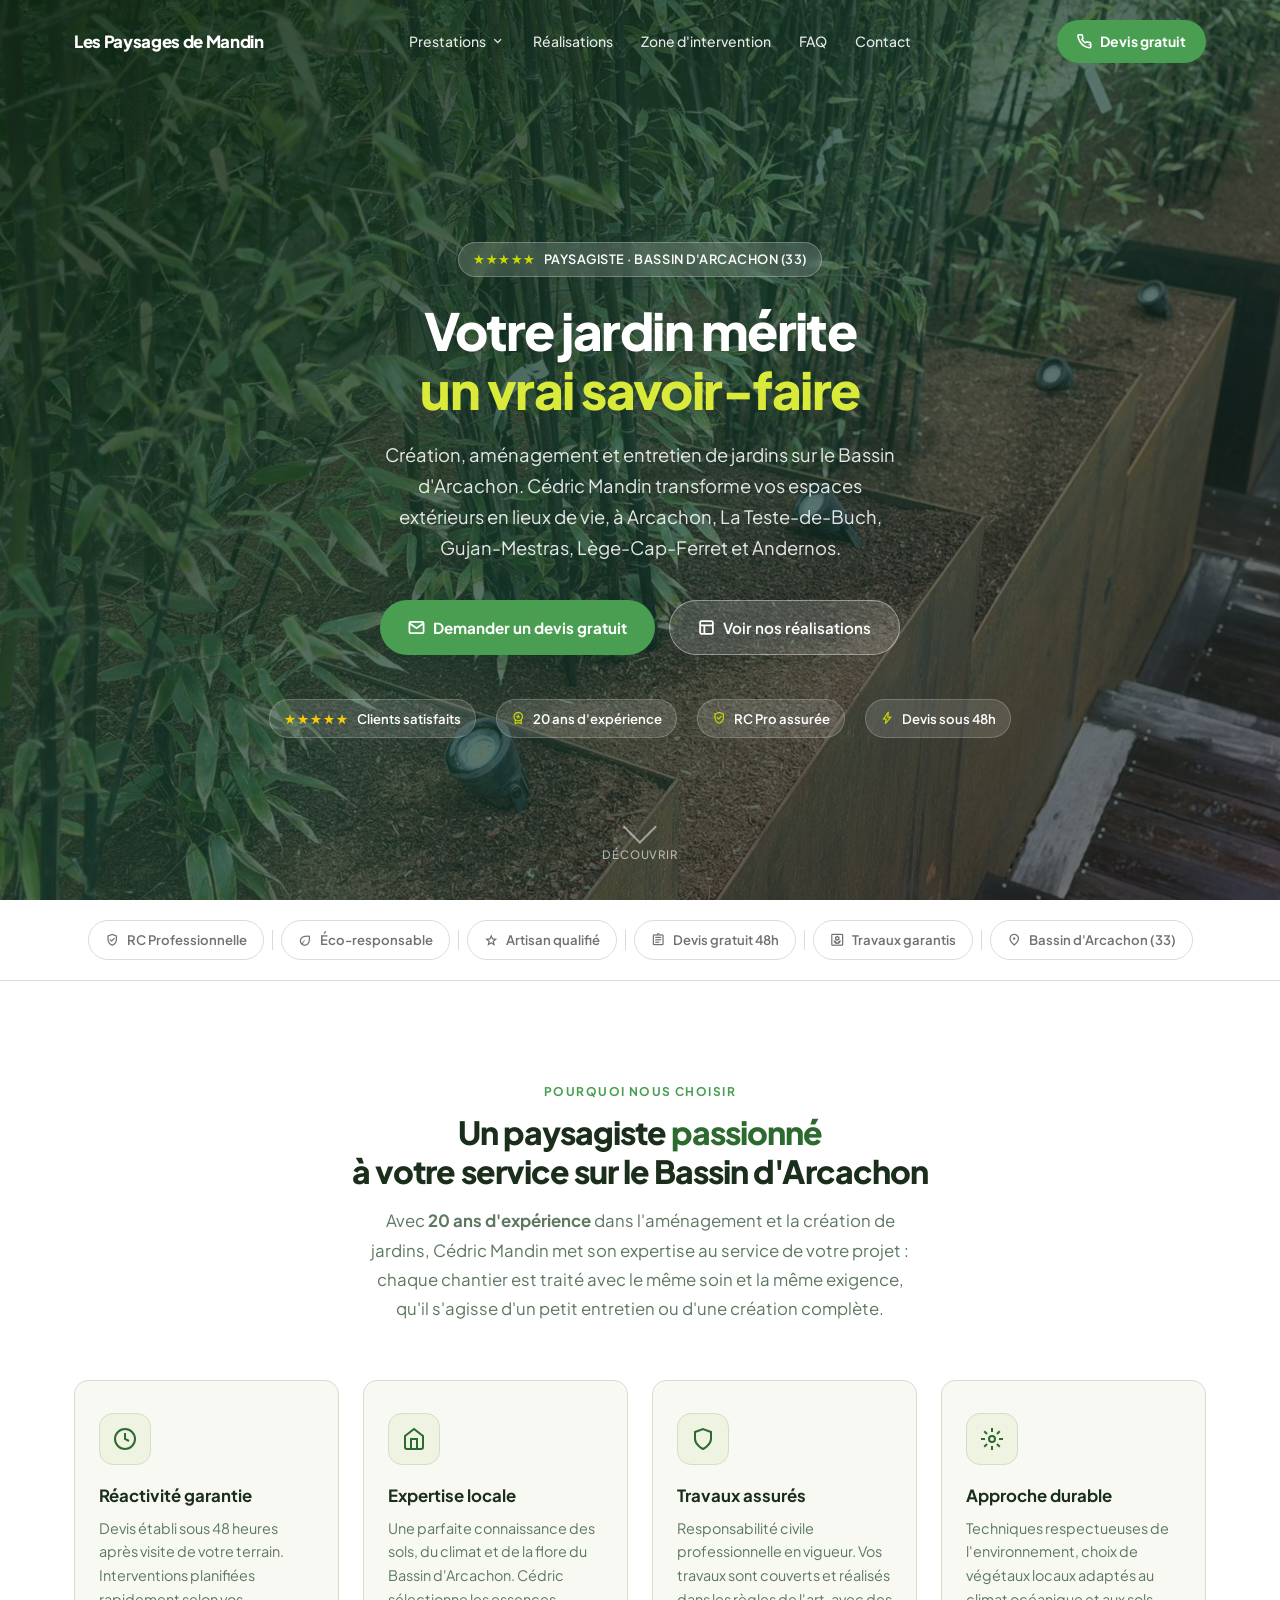
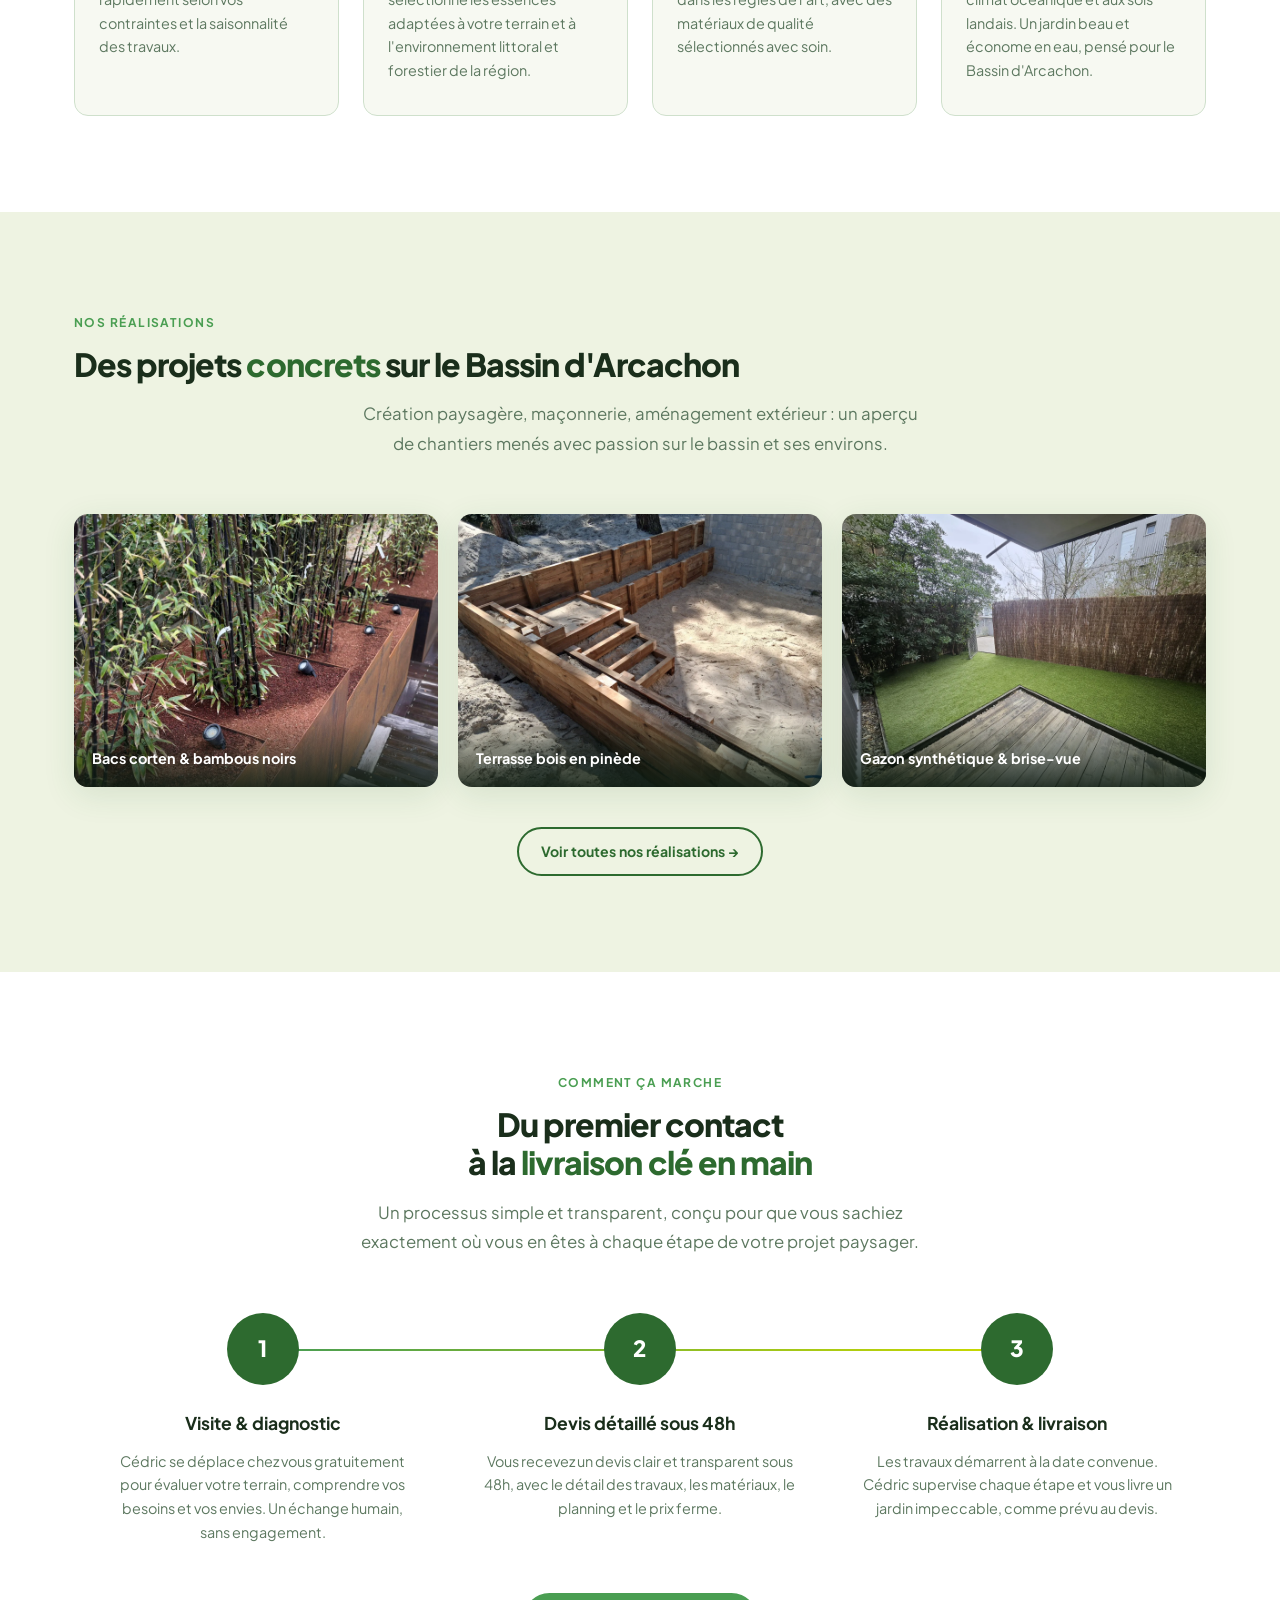
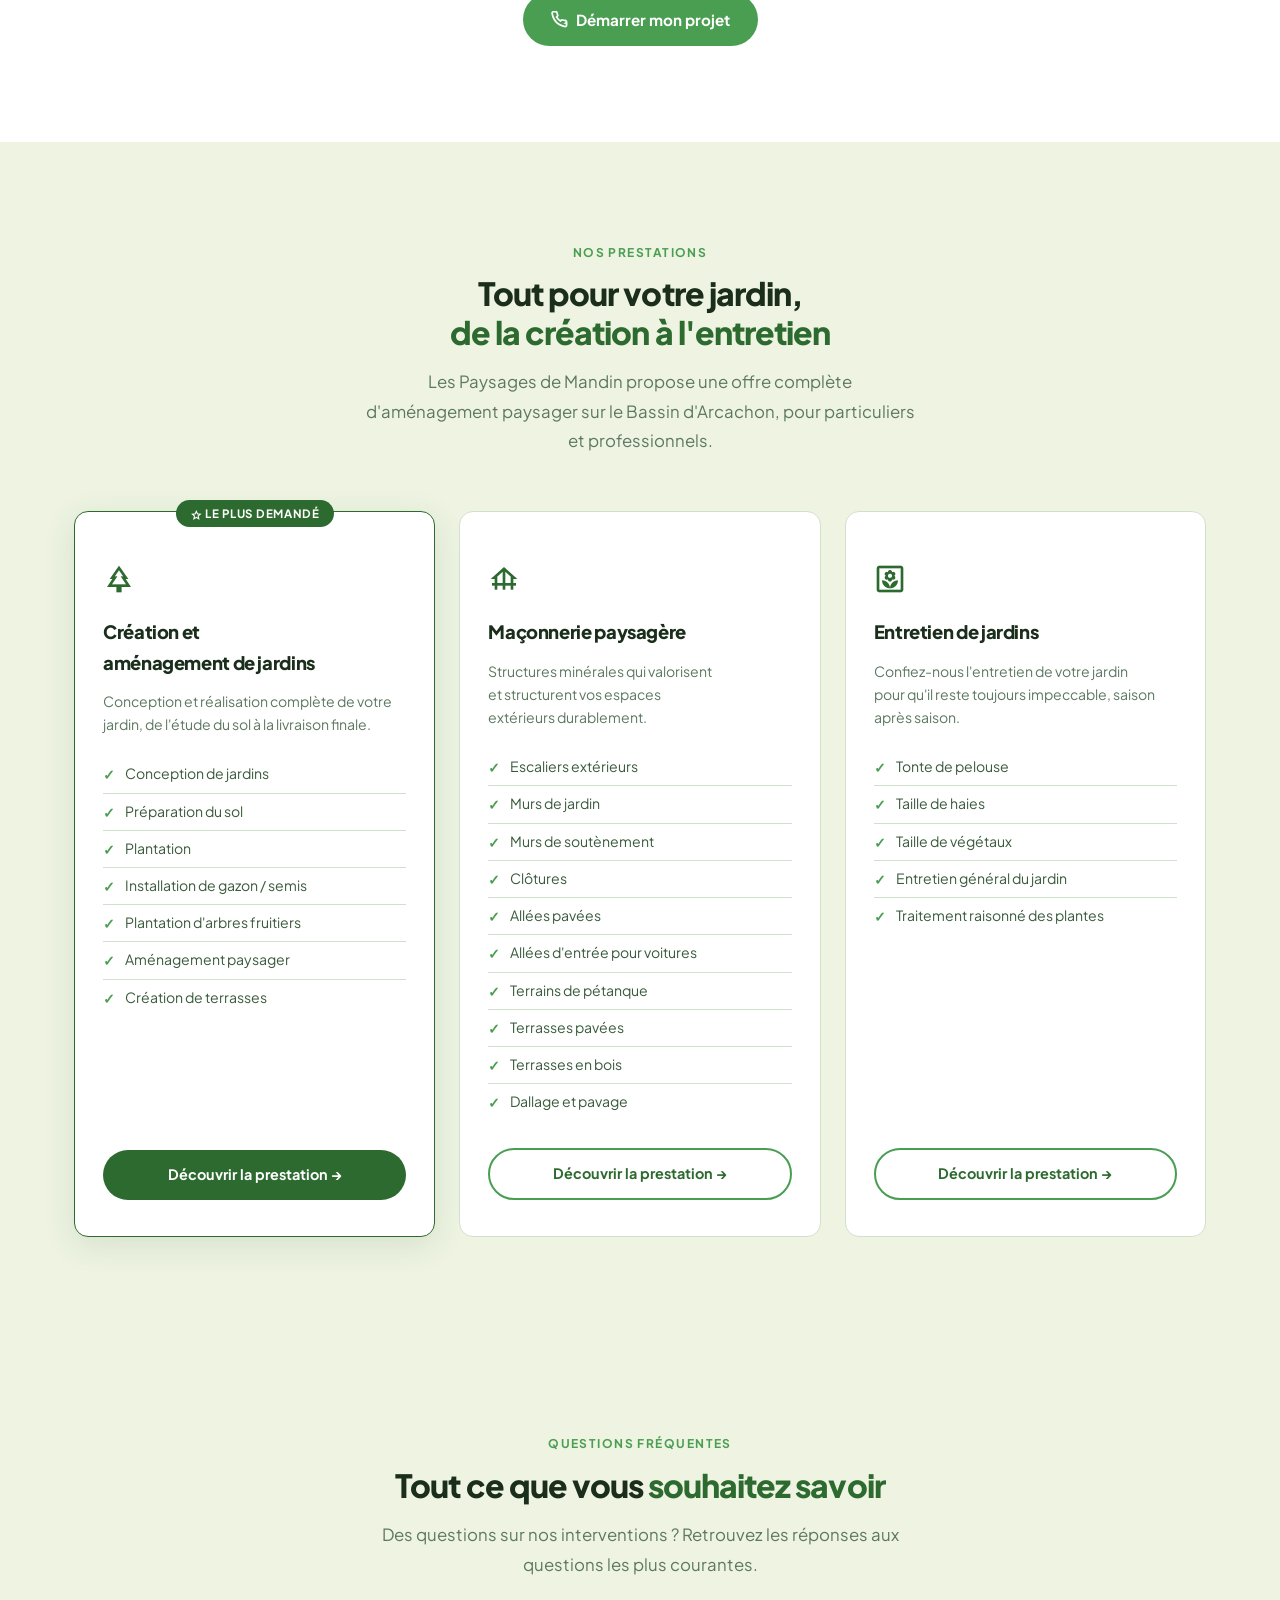
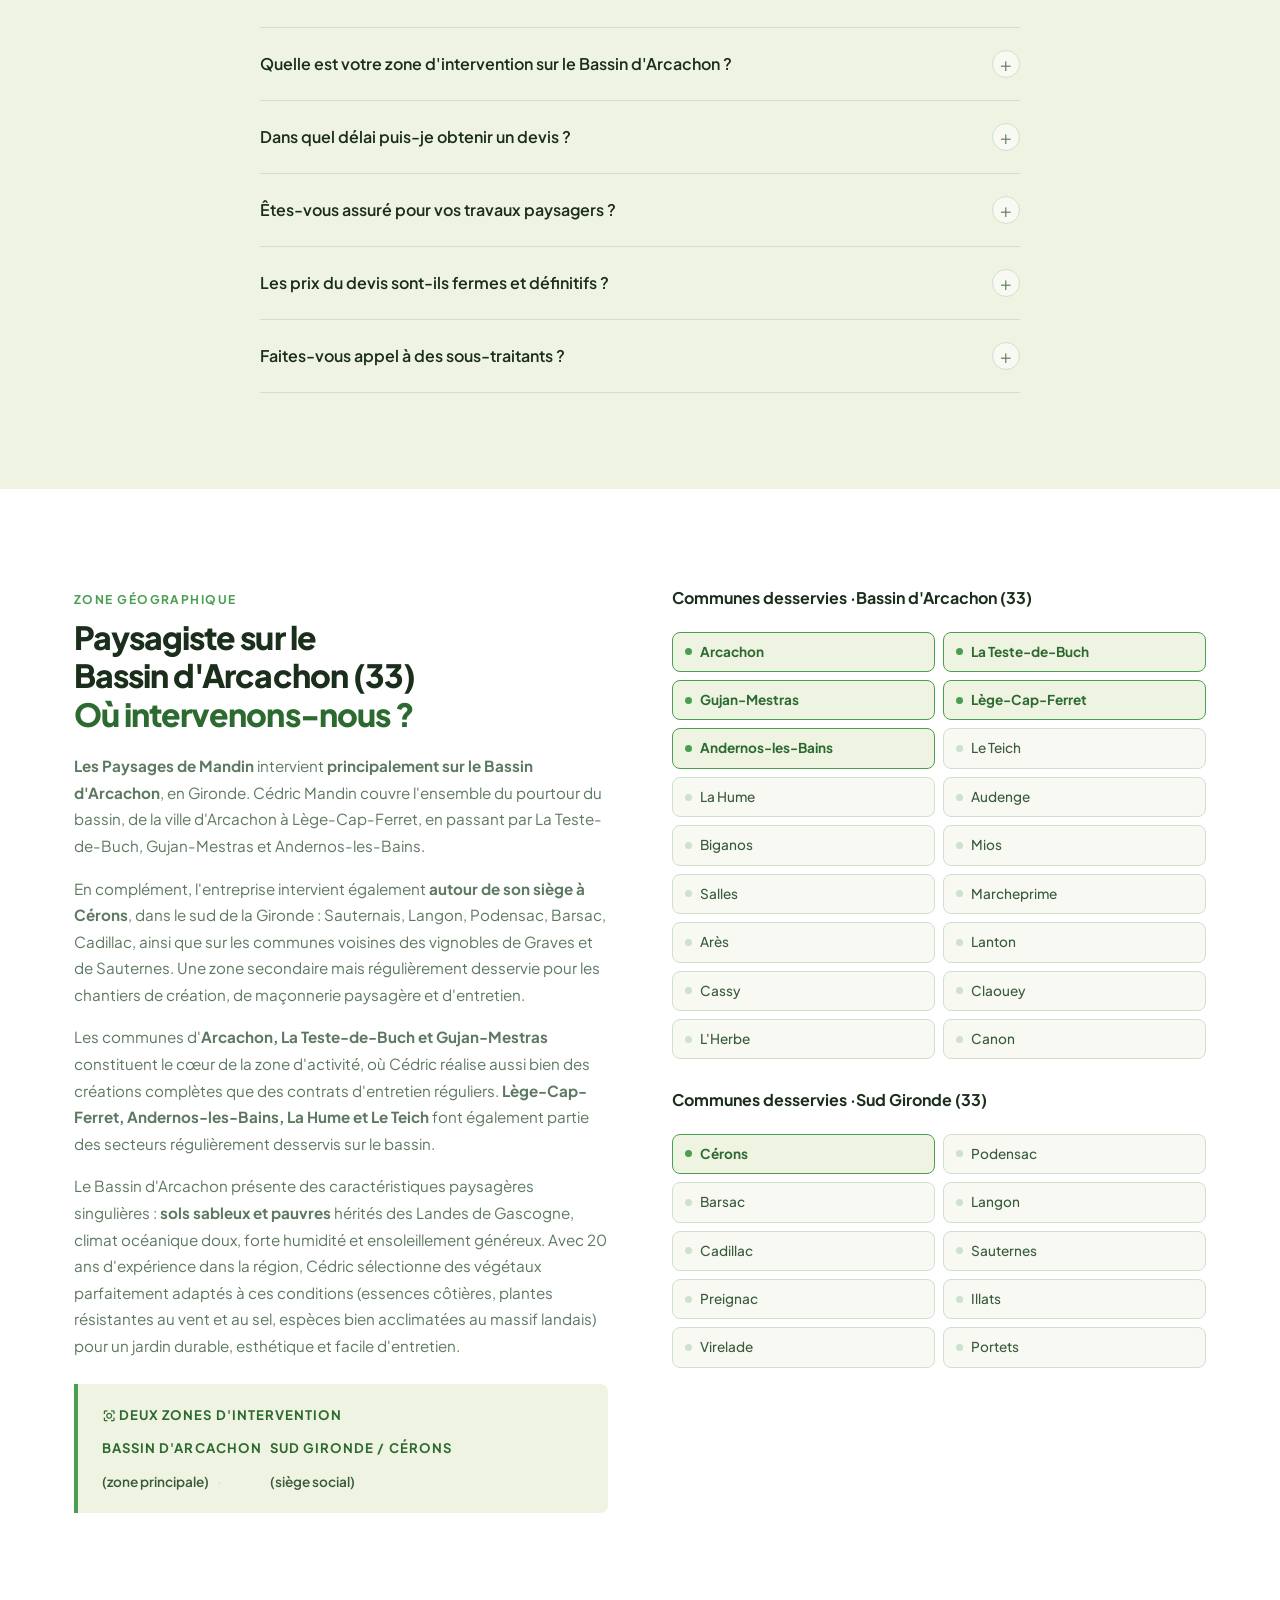
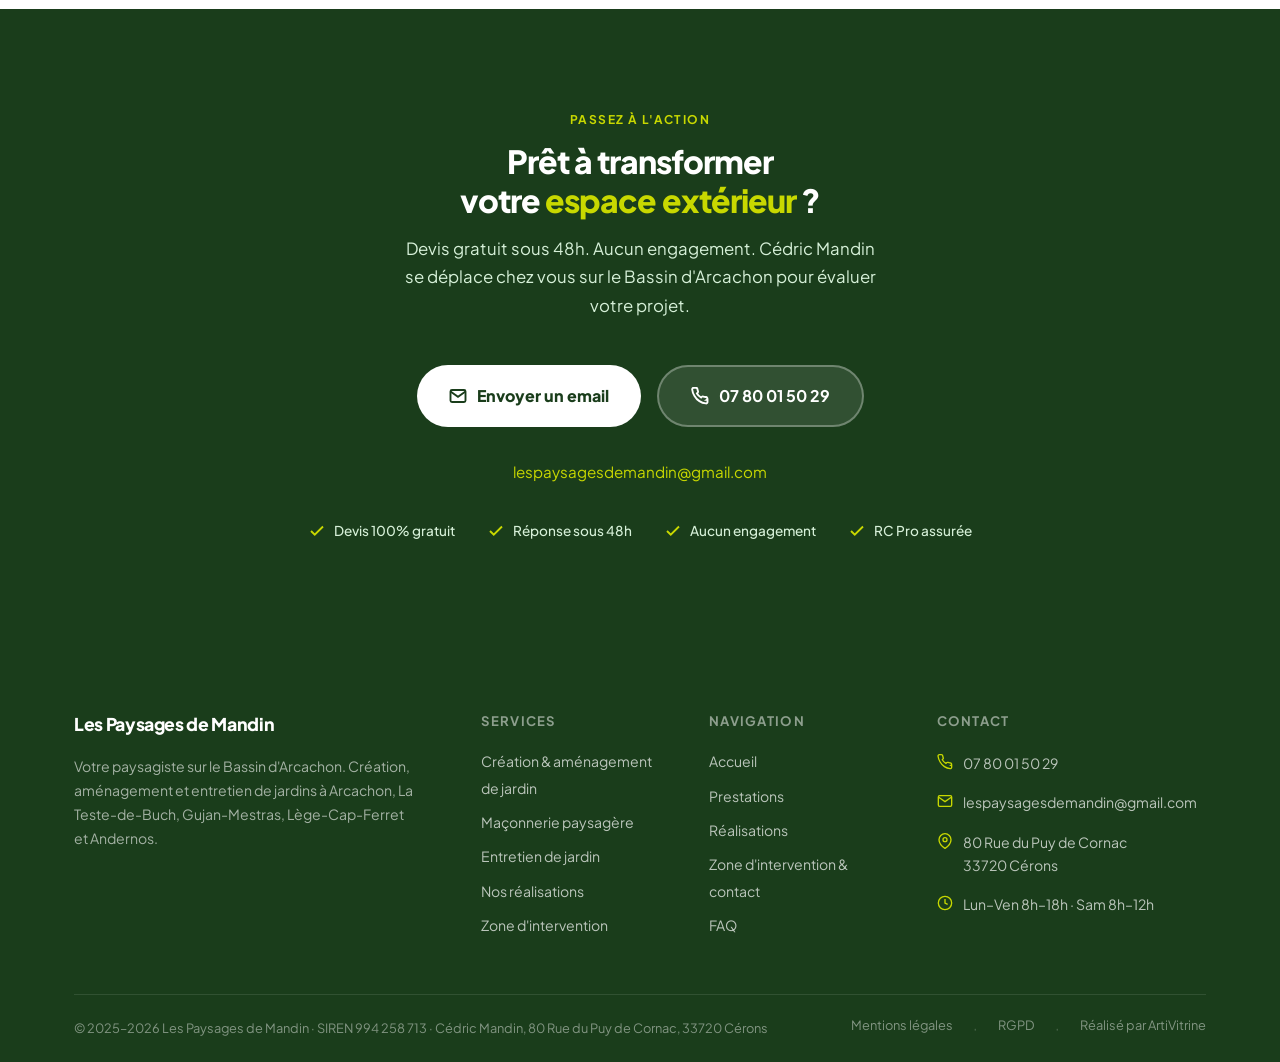
==== commit 04d106c5: "Navbar dropdown Prestations + icones Material Symbols + fix images - Menu deroulant Prestations (des" ====
--- a/index.html
+++ b/index.html
@@ -39,6 +39,7 @@
   <link rel="preconnect" href="https://fonts.googleapis.com">
   <link rel="preconnect" href="https://fonts.gstatic.com" crossorigin>
   <link href="https://fonts.googleapis.com/css2?family=Plus+Jakarta+Sans:wght@400;500;600;700;800&display=swap" rel="stylesheet">
+  <link href="https://fonts.googleapis.com/css2?family=Material+Symbols+Outlined:opsz,wght,FILL,GRAD@20..48,400,0,0" rel="stylesheet">
 
   <!-- Feuille de styles -->
   <link rel="stylesheet" href="styles.css">
@@ -187,7 +188,14 @@
         </a>
 
         <div class="nav-links" role="list">
-          <a href="#services" role="listitem">Prestations</a>
+          <div class="nav-dropdown" role="listitem">
+          <a href="#services" aria-haspopup="true">Prestations<span class="caret material-symbols-outlined" aria-hidden="true">expand_more</span></a>
+          <div class="dropdown-menu" role="menu" aria-label="Nos prestations">
+            <a href="/creation-amenagement-jardin.html" role="menuitem"><span class="material-symbols-outlined" aria-hidden="true">park</span> Création &amp; aménagement</a>
+            <a href="/maconnerie-paysagere.html" role="menuitem"><span class="material-symbols-outlined" aria-hidden="true">foundation</span> Maçonnerie paysagère</a>
+            <a href="/entretien-jardin.html" role="menuitem"><span class="material-symbols-outlined" aria-hidden="true">yard</span> Entretien de jardin</a>
+          </div>
+        </div>
           <a href="/realisations.html" role="listitem">Réalisations</a>
           <a href="/contact.html" role="listitem">Zone d'intervention</a>
           <a href="#faq" role="listitem">FAQ</a>
@@ -209,11 +217,14 @@
   <!-- Menu mobile plein écran -->
   <div class="mobile-menu" id="mobileMenu" role="dialog" aria-label="Menu de navigation">
     <a href="#services" onclick="closeMenu()">Prestations</a>
+    <a href="/creation-amenagement-jardin.html" class="mobile-sublink" onclick="closeMenu()"><span class="material-symbols-outlined" aria-hidden="true">park</span> Création &amp; aménagement</a>
+    <a href="/maconnerie-paysagere.html" class="mobile-sublink" onclick="closeMenu()"><span class="material-symbols-outlined" aria-hidden="true">foundation</span> Maçonnerie paysagère</a>
+    <a href="/entretien-jardin.html" class="mobile-sublink" onclick="closeMenu()"><span class="material-symbols-outlined" aria-hidden="true">yard</span> Entretien de jardin</a>
     <a href="/realisations.html" onclick="closeMenu()">Réalisations</a>
     <a href="/contact.html" onclick="closeMenu()">Zone d'intervention</a>
     <a href="#faq" onclick="closeMenu()">FAQ</a>
     <a href="/contact.html" onclick="closeMenu()">Contact</a>
-    <a href="tel:+33780015029" class="nav-cta" onclick="closeMenu()">📞 Appeler maintenant</a>
+    <a href="tel:+33780015029" class="nav-cta" onclick="closeMenu()"><span class="material-symbols-outlined" aria-hidden="true">call</span> Appeler maintenant</a>
   </div>
 
   <!-- ============================================================
@@ -251,13 +262,13 @@
           </div>
           <!-- MODIFIÉ : ajout badge 20 ans d'expérience -->
           <div class="trust-badge">
-            🏆 20 ans d'expérience
+            <span class="material-symbols-outlined" aria-hidden="true">workspace_premium</span> 20 ans d'expérience
           </div>
           <div class="trust-badge">
-            🛡️ RC Pro assurée
+            <span class="material-symbols-outlined" aria-hidden="true">verified_user</span> RC Pro assurée
           </div>
           <div class="trust-badge">
-            ⚡ Devis sous 48h
+            <span class="material-symbols-outlined" aria-hidden="true">bolt</span> Devis sous 48h
           </div>
         </div>
       </div>
@@ -274,18 +285,18 @@
   <section id="certifications" aria-label="Certifications et garanties">
     <div class="container">
       <div class="cert-bar reveal">
-        <div class="cert-badge">🛡️ RC Professionnelle</div>
+        <div class="cert-badge"><span class="material-symbols-outlined" aria-hidden="true">verified_user</span> RC Professionnelle</div>
         <div class="cert-sep" aria-hidden="true"></div>
-        <div class="cert-badge">🌿 Éco-responsable</div>
+        <div class="cert-badge"><span class="material-symbols-outlined" aria-hidden="true">eco</span> Éco-responsable</div>
         <div class="cert-sep" aria-hidden="true"></div>
-        <div class="cert-badge">⭐ Artisan qualifié</div>
+        <div class="cert-badge"><span class="material-symbols-outlined" aria-hidden="true">star</span> Artisan qualifié</div>
         <div class="cert-sep" aria-hidden="true"></div>
-        <div class="cert-badge">📋 Devis gratuit 48h</div>
+        <div class="cert-badge"><span class="material-symbols-outlined" aria-hidden="true">assignment</span> Devis gratuit 48h</div>
         <div class="cert-sep" aria-hidden="true"></div>
-        <div class="cert-badge">🏡 Travaux garantis</div>
+        <div class="cert-badge"><span class="material-symbols-outlined" aria-hidden="true">yard</span> Travaux garantis</div>
         <div class="cert-sep" aria-hidden="true"></div>
         <!-- MODIFIÉ : zone Bassin d'Arcachon -->
-        <div class="cert-badge">📍 Bassin d'Arcachon (33)</div>
+        <div class="cert-badge"><span class="material-symbols-outlined" aria-hidden="true">location_on</span> Bassin d'Arcachon (33)</div>
       </div>
     </div>
   </section>
@@ -417,8 +428,8 @@
 
         <!-- Service 1 — Création & aménagement -->
         <div class="service-card featured reveal reveal-delay-1">
-          <div class="featured-badge">⭐ Le plus demandé</div>
-          <div class="service-icon" aria-hidden="true">🌳</div>
+          <div class="featured-badge"><span class="material-symbols-outlined" aria-hidden="true">star</span> Le plus demandé</div>
+          <div class="service-icon" aria-hidden="true"><span class="material-symbols-outlined" aria-hidden="true">park</span></div>
           <h3>Création et aménagement de jardins</h3>
           <p>Conception et réalisation complète de votre jardin, de l'étude du sol à la livraison finale.</p>
           <ul class="service-list" aria-label="Prestations création et aménagement">
@@ -435,7 +446,7 @@
 
         <!-- Service 2 — Maçonnerie paysagère -->
         <div class="service-card reveal reveal-delay-2">
-          <div class="service-icon" aria-hidden="true">🧱</div>
+          <div class="service-icon" aria-hidden="true"><span class="material-symbols-outlined" aria-hidden="true">foundation</span></div>
           <h3>Maçonnerie paysagère</h3>
           <p>Structures minérales qui valorisent et structurent vos espaces extérieurs durablement.</p>
           <ul class="service-list" aria-label="Prestations maçonnerie paysagère">
@@ -455,7 +466,7 @@
 
         <!-- Service 3 — Entretien de jardins -->
         <div class="service-card reveal reveal-delay-3">
-          <div class="service-icon" aria-hidden="true">🏡</div>
+          <div class="service-icon" aria-hidden="true"><span class="material-symbols-outlined" aria-hidden="true">yard</span></div>
           <h3>Entretien de jardins</h3>
           <p>Confiez-nous l'entretien de votre jardin pour qu'il reste toujours impeccable, saison après saison.</p>
           <ul class="service-list" aria-label="Prestations entretien de jardins">
@@ -542,7 +553,7 @@
       <div class="zone-grid">
 
         <!-- ============================================================
-             ✏️ TEXTE — À MODIFIER selon les retours de l'artisan
+             ✏ TEXTE — À MODIFIER selon les retours de l'artisan
              Remplacer les noms de communes, secteurs, descriptions
         ============================================================ -->
         <!-- MODIFIÉ : texte SEO zone Bassin d'Arcachon -->
@@ -567,7 +578,7 @@
           </p>
 
           <div class="zone-highlight reveal">
-            <strong>🎯 Deux zones d'intervention</strong>
+            <strong><span class="material-symbols-outlined" aria-hidden="true">center_focus_strong</span> Deux zones d'intervention</strong>
             <ul role="list">
               <li><strong>Bassin d'Arcachon</strong> (zone principale)</li>
               <li><strong>Sud Gironde / Cérons</strong> (siège social)</li>
@@ -576,7 +587,7 @@
         </div>
 
         <!-- ============================================================
-             ✏️ LISTE DES COMMUNES — À METTRE À JOUR
+             ✏ LISTE DES COMMUNES — À METTRE À JOUR
              - Ajouter : copier une ligne <div class="commune-tag">
              - Commune principale/siège : class="commune-tag main"
              - Supprimer : effacer la ligne
--- a/styles.css
+++ b/styles.css
@@ -50,7 +50,7 @@
   line-height: 1.65;
   overflow-x: hidden;
 }
-img { display: block; max-width: 100%; }
+img { display: block; max-width: 100%; height: auto; }
 a { text-decoration: none; color: inherit; }
 ul { list-style: none; }
 
@@ -1769,3 +1769,118 @@
   }
   .reveal { opacity: 1 !important; transform: none !important; }
 }
+
+/* ============================================================
+   ICÔNES — Google Material Symbols
+============================================================ */
+.material-symbols-outlined {
+  font-family: 'Material Symbols Outlined';
+  font-weight: normal;
+  font-style: normal;
+  line-height: 1;
+  letter-spacing: normal;
+  text-transform: none;
+  display: inline-block;
+  white-space: nowrap;
+  word-wrap: normal;
+  direction: ltr;
+  -webkit-font-smoothing: antialiased;
+  font-variation-settings: 'FILL' 0, 'wght' 400, 'GRAD' 0, 'opsz' 24;
+  font-size: 1.15em;
+  vertical-align: -0.22em;
+}
+/* Grandes icônes de cartes (prestations, prestations liées) */
+.service-icon .material-symbols-outlined,
+.related-card .ic .material-symbols-outlined {
+  font-size: 2rem;
+  color: var(--primary);
+  vertical-align: middle;
+}
+.related-card .ic { line-height: 1; }
+/* Icônes dans les pastilles et badges (alignées au texte) */
+.cert-badge .material-symbols-outlined,
+.trust-badge .material-symbols-outlined,
+.featured-badge .material-symbols-outlined,
+.zone-highlight strong .material-symbols-outlined,
+.mobile-menu .nav-cta .material-symbols-outlined {
+  font-size: 1.1em;
+}
+.trust-badge .material-symbols-outlined { color: var(--accent); }
+
+/* ============================================================
+   MENU DÉROULANT — Prestations (desktop : survol + focus clavier)
+============================================================ */
+.nav-dropdown { position: relative; display: flex; align-items: center; }
+.nav-dropdown > a { display: inline-flex; align-items: center; gap: 4px; }
+.nav-dropdown > a .caret {
+  font-size: 1.1em;
+  transition: transform 0.2s ease;
+  line-height: 1;
+}
+.nav-dropdown:hover > a .caret,
+.nav-dropdown:focus-within > a .caret { transform: rotate(180deg); }
+/* pont invisible pour ne pas perdre le survol entre le lien et le menu */
+.nav-dropdown::after {
+  content: '';
+  position: absolute;
+  top: 100%;
+  left: -10px;
+  right: -10px;
+  height: 16px;
+}
+.dropdown-menu {
+  position: absolute;
+  top: calc(100% + 14px);
+  left: 50%;
+  transform: translateX(-50%) translateY(8px);
+  min-width: 260px;
+  background: var(--white);
+  border: 1px solid var(--border);
+  border-radius: var(--radius);
+  box-shadow: var(--shadow-lg);
+  padding: 8px;
+  display: flex;
+  flex-direction: column;
+  gap: 2px;
+  opacity: 0;
+  visibility: hidden;
+  pointer-events: none;
+  transition: opacity 0.2s ease, transform 0.2s ease;
+  z-index: 1001;
+}
+.nav-dropdown:hover .dropdown-menu,
+.nav-dropdown:focus-within .dropdown-menu {
+  opacity: 1;
+  visibility: visible;
+  pointer-events: auto;
+  transform: translateX(-50%) translateY(0);
+}
+.dropdown-menu a {
+  display: flex !important;
+  align-items: center;
+  gap: 12px;
+  padding: 11px 14px;
+  border-radius: var(--radius-sm);
+  font-size: 0.9rem;
+  font-weight: 600;
+  color: var(--text-mid) !important;
+  white-space: nowrap;
+  transition: background 0.18s ease, color 0.18s ease;
+}
+.dropdown-menu a:hover { background: var(--bg-tint); color: var(--primary) !important; }
+.dropdown-menu a .material-symbols-outlined {
+  font-size: 1.3rem;
+  color: var(--primary-light);
+  vertical-align: middle;
+  flex-shrink: 0;
+}
+/* Sous-liens prestations dans le menu mobile plein écran */
+.mobile-sublink {
+  font-size: 1.05rem !important;
+  font-weight: 600 !important;
+  color: var(--text-mid) !important;
+  display: inline-flex;
+  align-items: center;
+  gap: 10px;
+}
+.mobile-sublink .material-symbols-outlined { font-size: 1.3rem; color: var(--primary-light); }
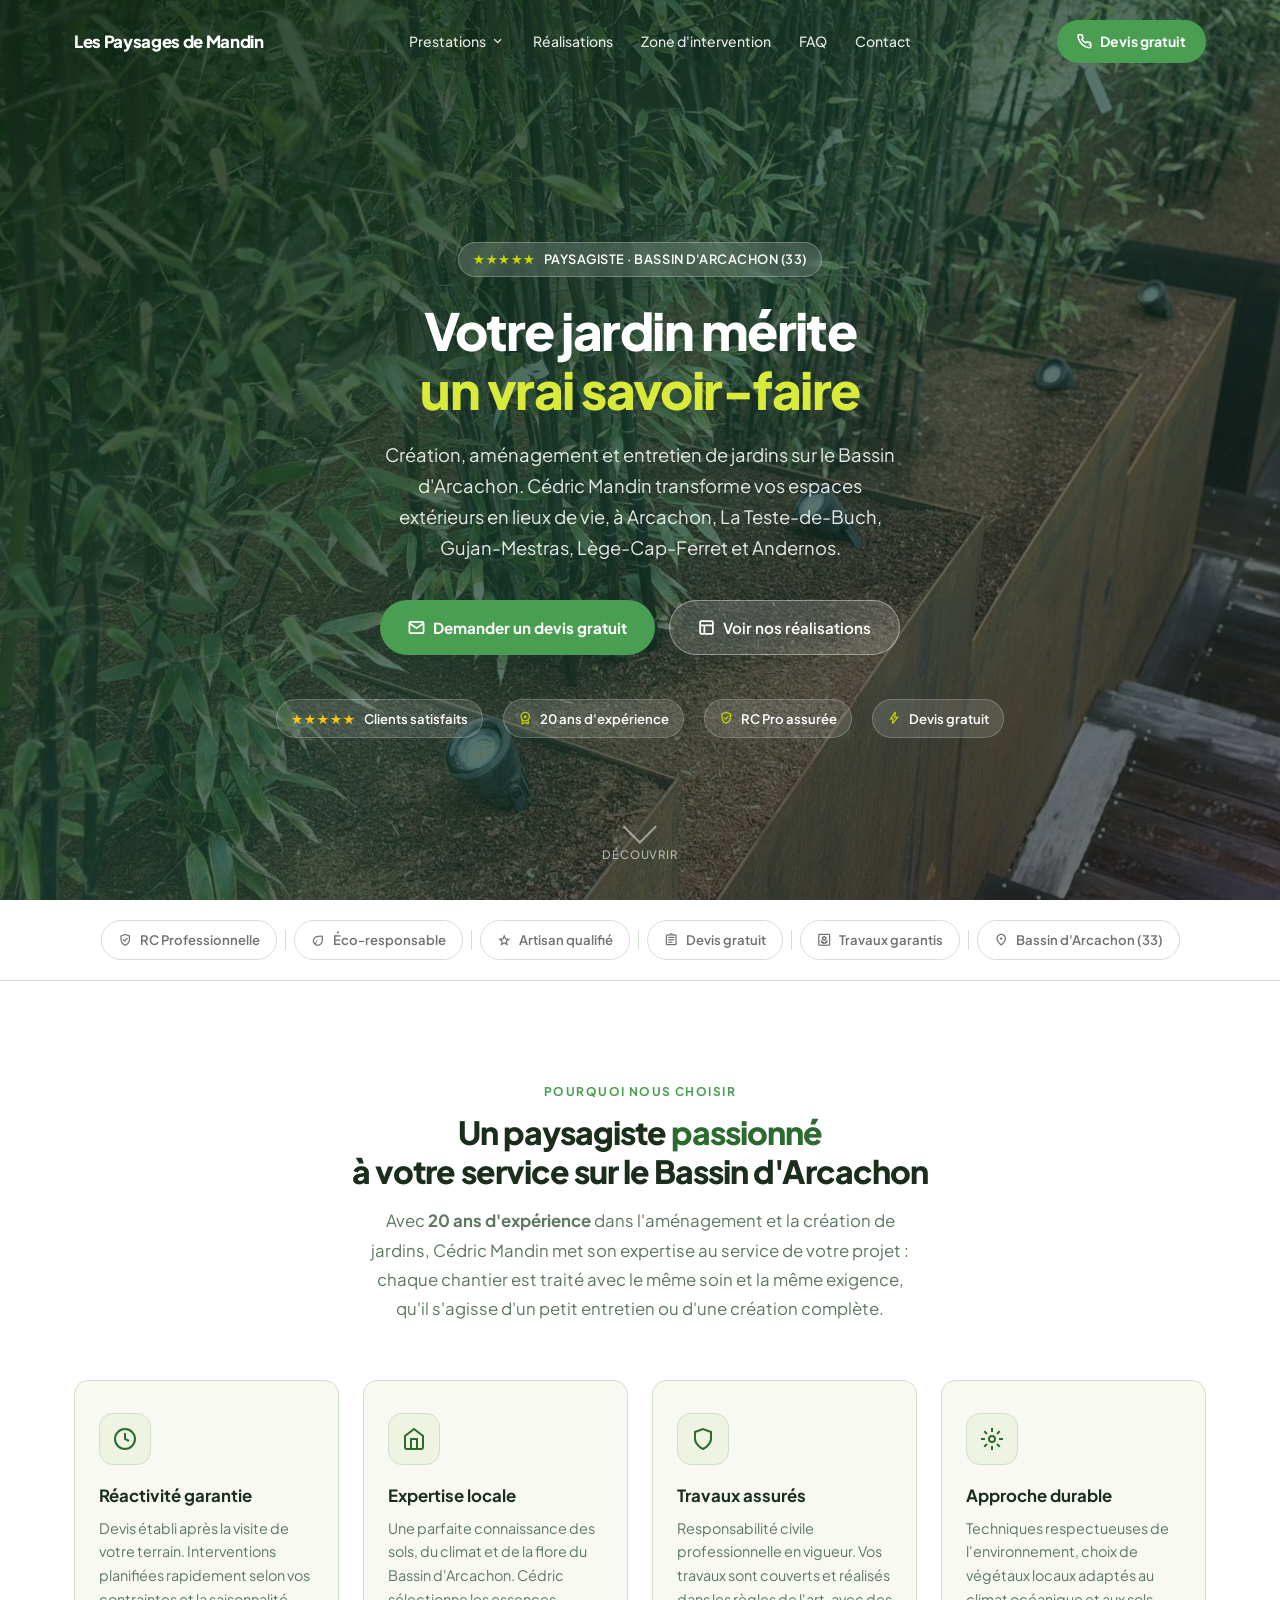
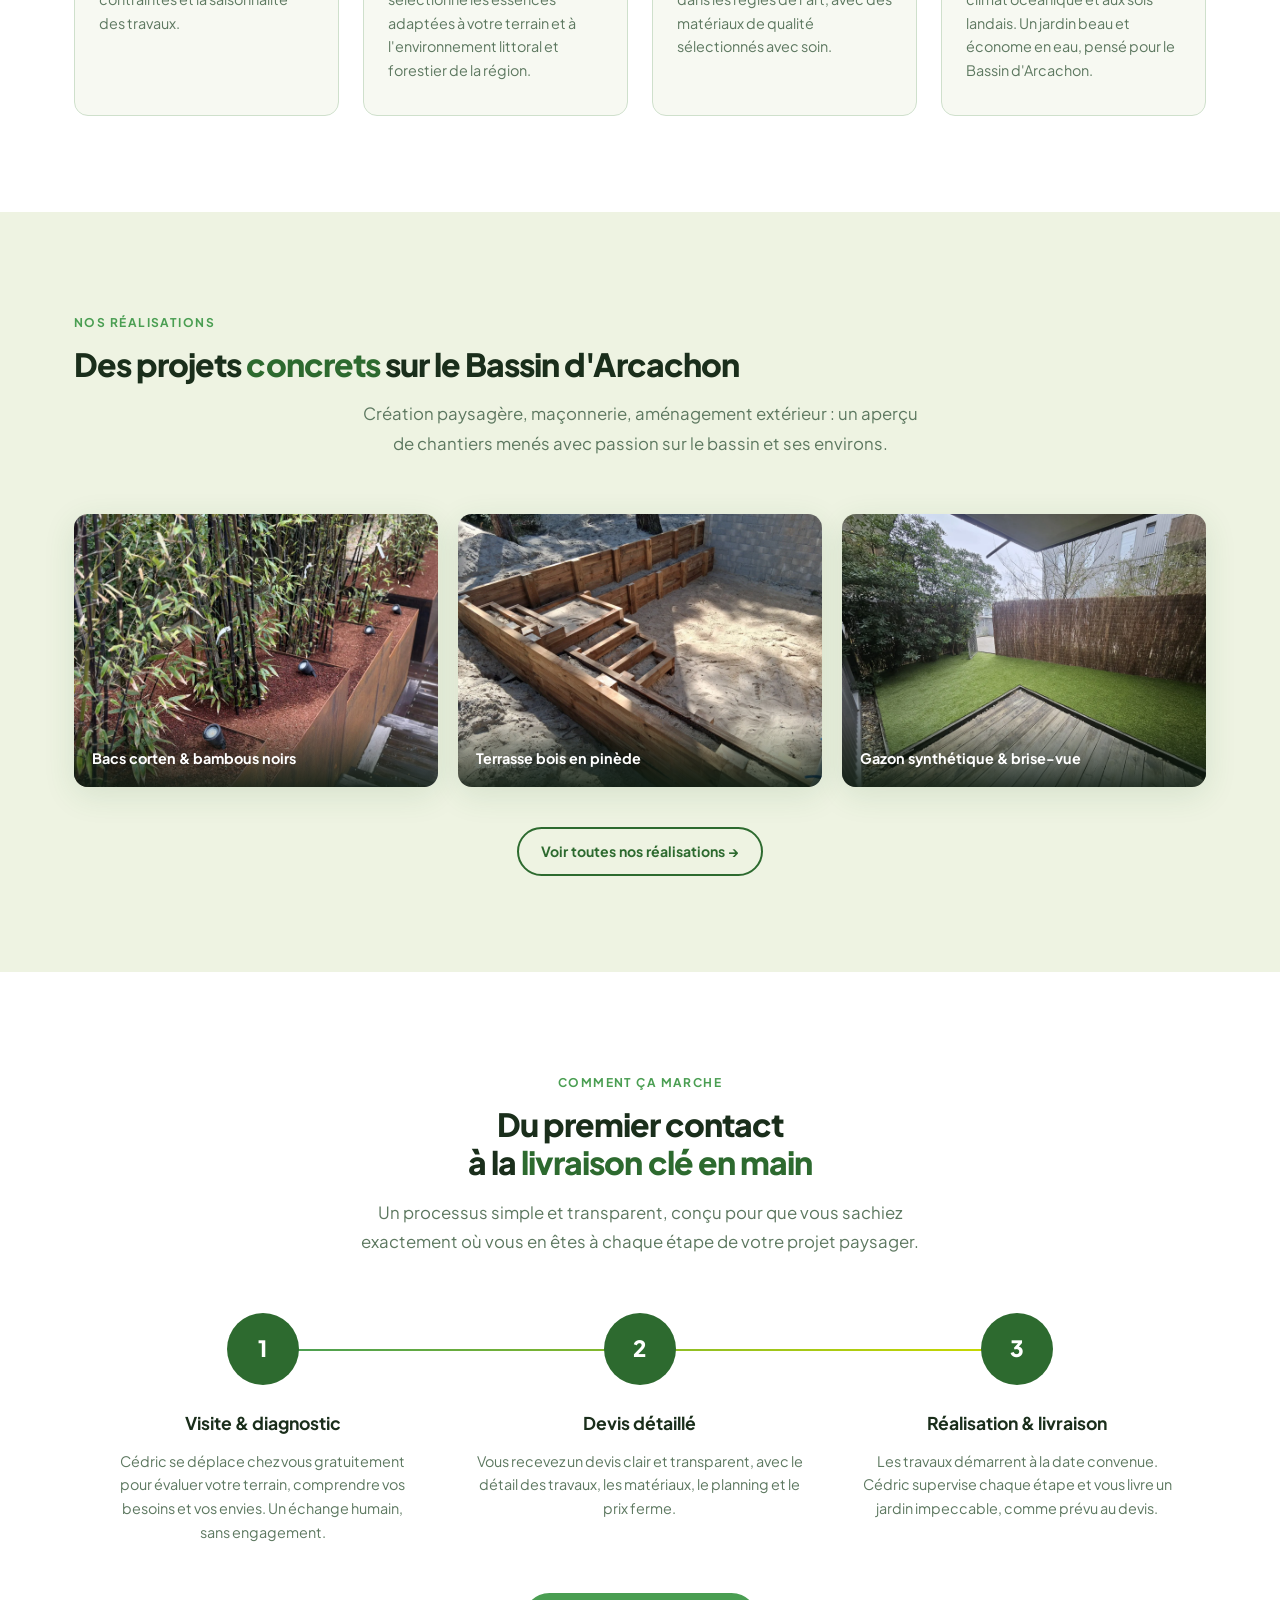
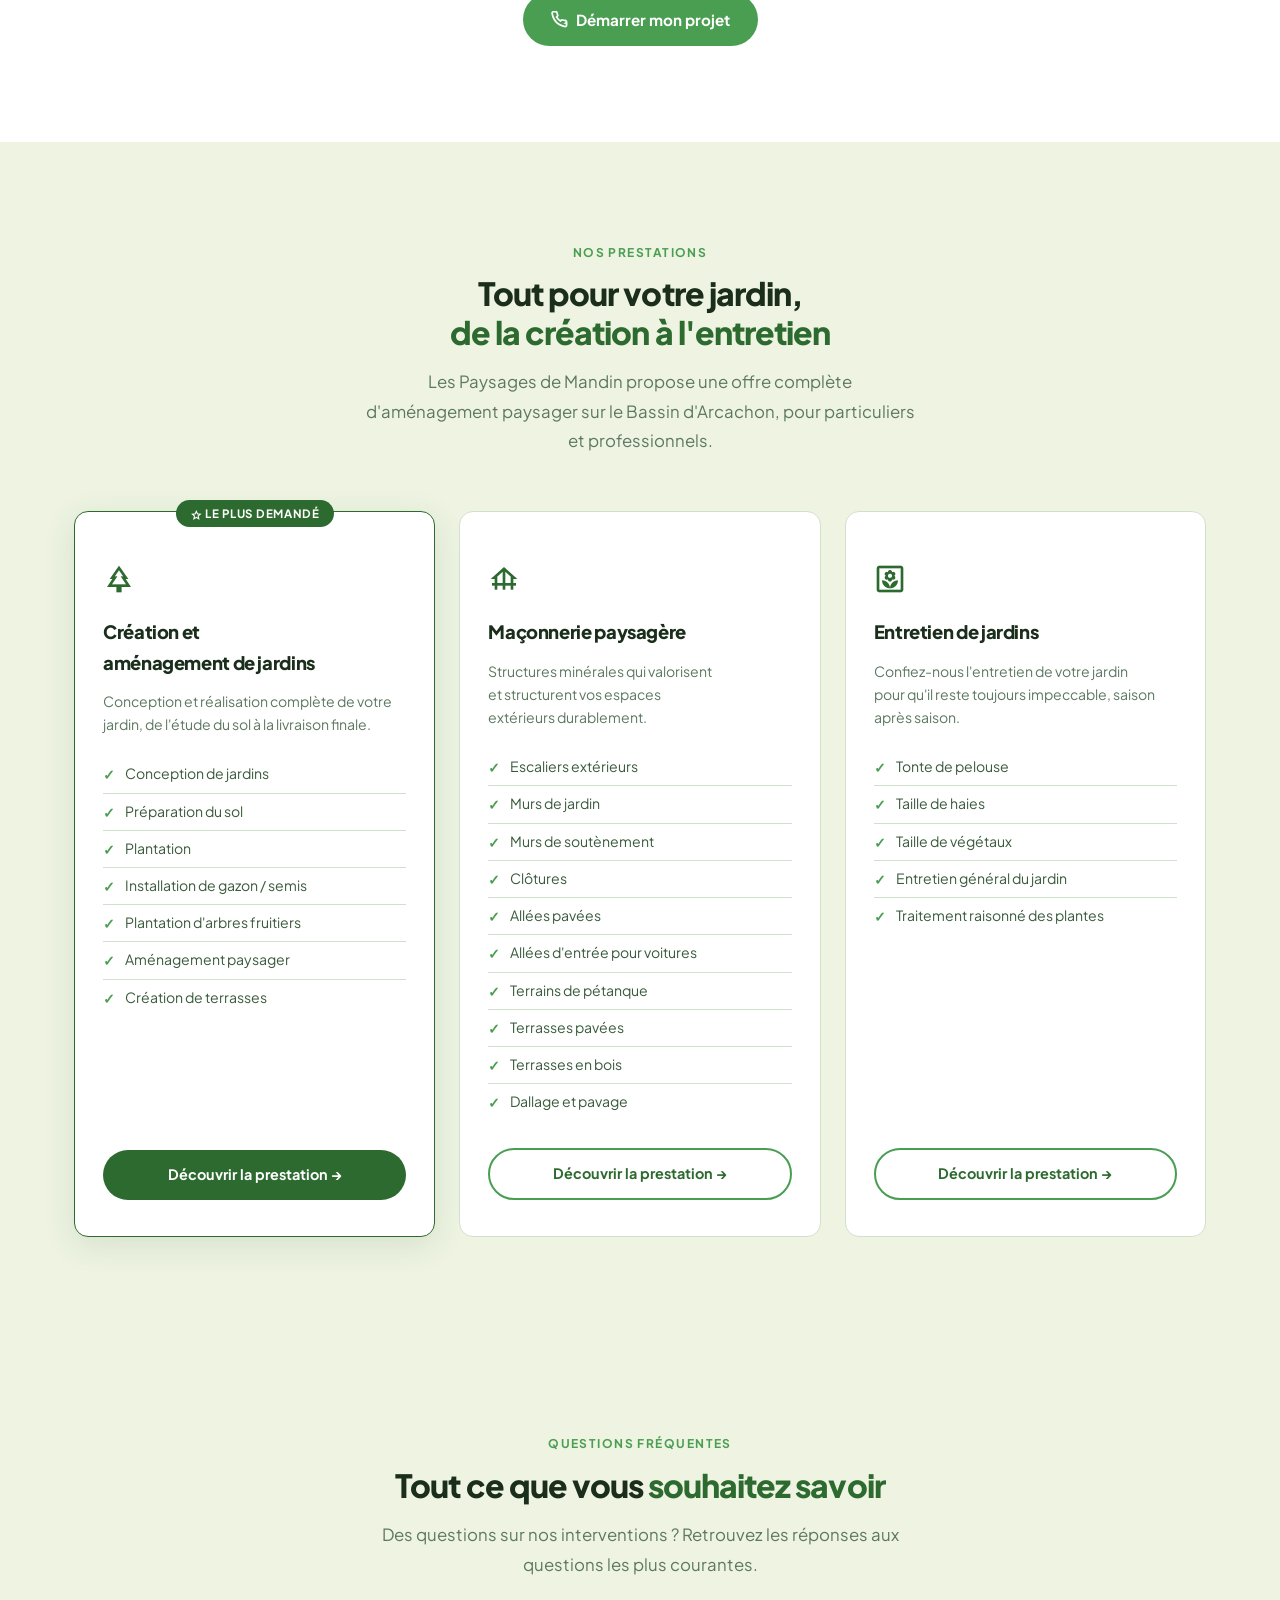
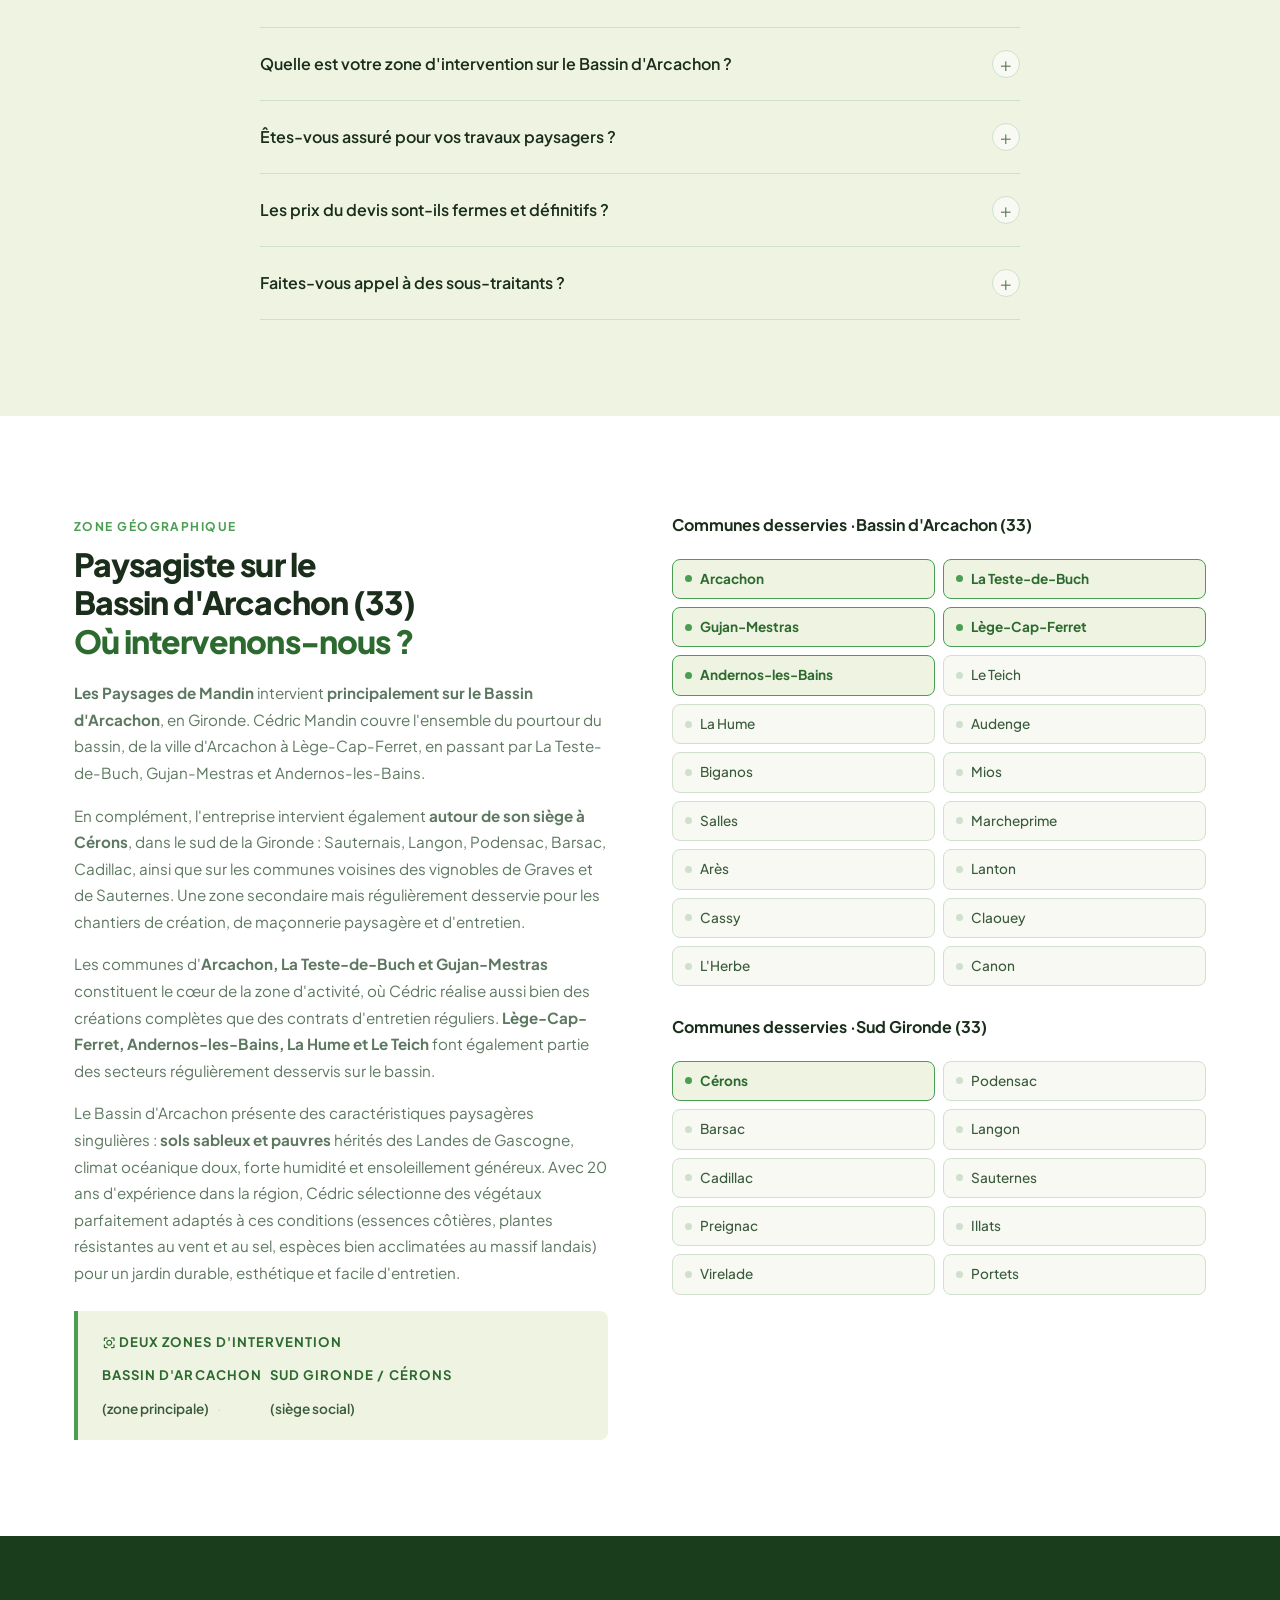
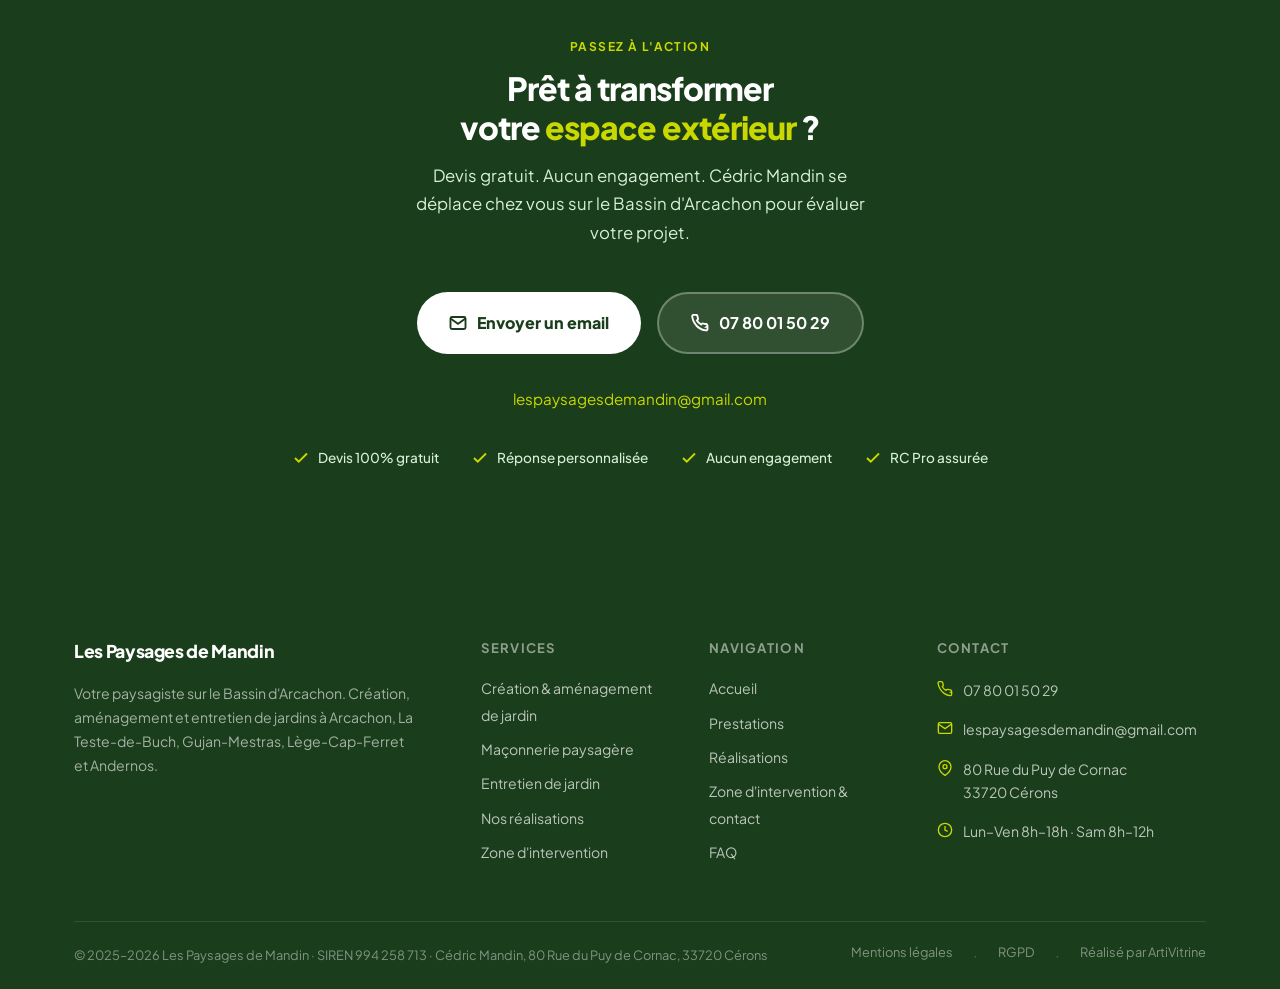
==== commit f41f3610: "Retrait de la notion de delai sur les devis (etape devis conservee) - Suppression des mentions "sous" ====
--- a/index.html
+++ b/index.html
@@ -5,7 +5,7 @@
   <meta name="viewport" content="width=device-width, initial-scale=1.0">
   <!-- MODIFIÉ : SEO zone Bassin d'Arcachon -->
   <title>Paysagiste Bassin d'Arcachon (33) — Les Paysages de Mandin | Devis gratuit</title>
-  <meta name="description" content="Paysagiste sur le Bassin d'Arcachon : création de jardins, aménagement paysager, entretien, maçonnerie paysagère. Intervient à Arcachon, La Teste-de-Buch, Gujan-Mestras, Lège-Cap-Ferret, Andernos. Devis gratuit 48h.">
+  <meta name="description" content="Paysagiste sur le Bassin d'Arcachon : création de jardins, aménagement paysager, entretien, maçonnerie paysagère. Intervient à Arcachon, La Teste-de-Buch, Gujan-Mestras, Lège-Cap-Ferret, Andernos. Devis gratuit.">
   <meta name="keywords" content="paysagiste Arcachon, paysagiste Bassin d'Arcachon, aménagement jardin Arcachon, entretien jardin Gujan-Mestras, maçonnerie paysagère La Teste-de-Buch, paysagiste Lège-Cap-Ferret, jardinier Andernos, aménagement paysager Gironde 33">
   <meta name="robots" content="index, follow">
   <meta name="geo.region" content="FR-33">
@@ -13,7 +13,7 @@
   <meta name="geo.position" content="44.6597;-1.1739">
   <meta name="ICBM" content="44.6597, -1.1739">
   <meta property="og:title" content="Paysagiste Bassin d'Arcachon — Les Paysages de Mandin">
-  <meta property="og:description" content="Création, aménagement et entretien de jardins sur le Bassin d'Arcachon. 20 ans d'expérience. Devis gratuit sous 48h.">
+  <meta property="og:description" content="Création, aménagement et entretien de jardins sur le Bassin d'Arcachon. 20 ans d'expérience. Devis gratuit.">
   <meta property="og:type" content="website">
   <meta property="og:url" content="https://lespaysagesdemandin.fr/">
   <meta property="og:image" content="https://lespaysagesdemandin.fr/images/realisations/escalier-corten/escalier-corten-bambous-vue-principale.webp">
@@ -24,7 +24,7 @@
   <meta property="og:site_name" content="Les Paysages de Mandin">
   <meta name="twitter:card" content="summary_large_image">
   <meta name="twitter:title" content="Paysagiste Bassin d'Arcachon — Les Paysages de Mandin">
-  <meta name="twitter:description" content="Création, aménagement et entretien de jardins sur le Bassin d'Arcachon. 20 ans d'expérience. Devis gratuit sous 48h.">
+  <meta name="twitter:description" content="Création, aménagement et entretien de jardins sur le Bassin d'Arcachon. 20 ans d'expérience. Devis gratuit.">
   <meta name="twitter:image" content="https://lespaysagesdemandin.fr/images/realisations/escalier-corten/escalier-corten-bambous-vue-principale.webp">
   <meta name="author" content="Cédric Mandin — Les Paysages de Mandin">
 
@@ -268,7 +268,7 @@
             <span class="material-symbols-outlined" aria-hidden="true">verified_user</span> RC Pro assurée
           </div>
           <div class="trust-badge">
-            <span class="material-symbols-outlined" aria-hidden="true">bolt</span> Devis sous 48h
+            <span class="material-symbols-outlined" aria-hidden="true">bolt</span> Devis gratuit
           </div>
         </div>
       </div>
@@ -291,7 +291,7 @@
         <div class="cert-sep" aria-hidden="true"></div>
         <div class="cert-badge"><span class="material-symbols-outlined" aria-hidden="true">star</span> Artisan qualifié</div>
         <div class="cert-sep" aria-hidden="true"></div>
-        <div class="cert-badge"><span class="material-symbols-outlined" aria-hidden="true">assignment</span> Devis gratuit 48h</div>
+        <div class="cert-badge"><span class="material-symbols-outlined" aria-hidden="true">assignment</span> Devis gratuit</div>
         <div class="cert-sep" aria-hidden="true"></div>
         <div class="cert-badge"><span class="material-symbols-outlined" aria-hidden="true">yard</span> Travaux garantis</div>
         <div class="cert-sep" aria-hidden="true"></div>
@@ -319,7 +319,7 @@
             <svg width="24" height="24" viewBox="0 0 24 24" fill="none" stroke="currentColor" stroke-width="2" aria-hidden="true"><path d="M12 2a10 10 0 1 0 0 20A10 10 0 0 0 12 2z"/><path d="M12 6v6l4 2"/></svg>
           </div>
           <h3>Réactivité garantie</h3>
-          <p>Devis établi sous 48 heures après visite de votre terrain. Interventions planifiées rapidement selon vos contraintes et la saisonnalité des travaux.</p>
+          <p>Devis établi après la visite de votre terrain. Interventions planifiées rapidement selon vos contraintes et la saisonnalité des travaux.</p>
         </div>
         <div class="card reveal reveal-delay-2">
           <div class="card-icon">
@@ -394,8 +394,8 @@
         </div>
         <div class="step reveal reveal-delay-2">
           <div class="step-num" aria-label="Étape 2">2</div>
-          <h3>Devis détaillé sous 48h</h3>
-          <p>Vous recevez un devis clair et transparent sous 48h, avec le détail des travaux, les matériaux, le planning et le prix ferme.</p>
+          <h3>Devis détaillé</h3>
+          <p>Vous recevez un devis clair et transparent, avec le détail des travaux, les matériaux, le planning et le prix ferme.</p>
         </div>
         <div class="step reveal reveal-delay-3">
           <div class="step-num" aria-label="Étape 3">3</div>
@@ -506,15 +506,6 @@
         </div>
         <div class="faq-item">
           <div class="faq-question" onclick="toggleFaq(this)" role="button" aria-expanded="false" tabindex="0">
-            <span>Dans quel délai puis-je obtenir un devis ?</span>
-            <div class="faq-icon" aria-hidden="true">+</div>
-          </div>
-          <div class="faq-answer">
-            <p>Nous nous engageons à vous fournir un devis détaillé et gratuit sous 48 heures après la visite de votre terrain. La visite est elle-même planifiée rapidement, généralement dans la semaine. Pour les projets d'entretien simples, le devis peut parfois être établi dès la première visite.</p>
-          </div>
-        </div>
-        <div class="faq-item">
-          <div class="faq-question" onclick="toggleFaq(this)" role="button" aria-expanded="false" tabindex="0">
             <span>Êtes-vous assuré pour vos travaux paysagers ?</span>
             <div class="faq-icon" aria-hidden="true">+</div>
           </div>
@@ -649,7 +640,7 @@
         <span class="section-label" style="color: var(--accent);" aria-hidden="true">Passez à l'action</span>
         <h2 id="cta-h2" class="reveal">Prêt à transformer<br>votre <em>espace extérieur</em> ?</h2>
         <!-- MODIFIÉ : zone Bassin d'Arcachon -->
-        <p class="sub reveal reveal-delay-1">Devis gratuit sous 48h. Aucun engagement. Cédric Mandin se déplace chez vous sur le Bassin d'Arcachon pour évaluer votre projet.</p>
+        <p class="sub reveal reveal-delay-1">Devis gratuit. Aucun engagement. Cédric Mandin se déplace chez vous sur le Bassin d'Arcachon pour évaluer votre projet.</p>
         <div class="cta-buttons reveal reveal-delay-2">
           <a href="#" data-artidevis class="btn-white">
             <svg width="18" height="18" viewBox="0 0 24 24" fill="none" stroke="currentColor" stroke-width="2.5" aria-hidden="true"><path d="M4 4h16c1.1 0 2 .9 2 2v12c0 1.1-.9 2-2 2H4c-1.1 0-2-.9-2-2V6c0-1.1.9-2 2-2z"/><polyline points="22,6 12,13 2,6"/></svg>
@@ -668,7 +659,7 @@
           </div>
           <div class="rea-item">
             <svg width="18" height="18" viewBox="0 0 24 24" fill="none" stroke="currentColor" stroke-width="2.5" aria-hidden="true"><polyline points="20 6 9 17 4 12"/></svg>
-            Réponse sous 48h
+            Réponse personnalisée
           </div>
           <div class="rea-item">
             <svg width="18" height="18" viewBox="0 0 24 24" fill="none" stroke="currentColor" stroke-width="2.5" aria-hidden="true"><polyline points="20 6 9 17 4 12"/></svg>
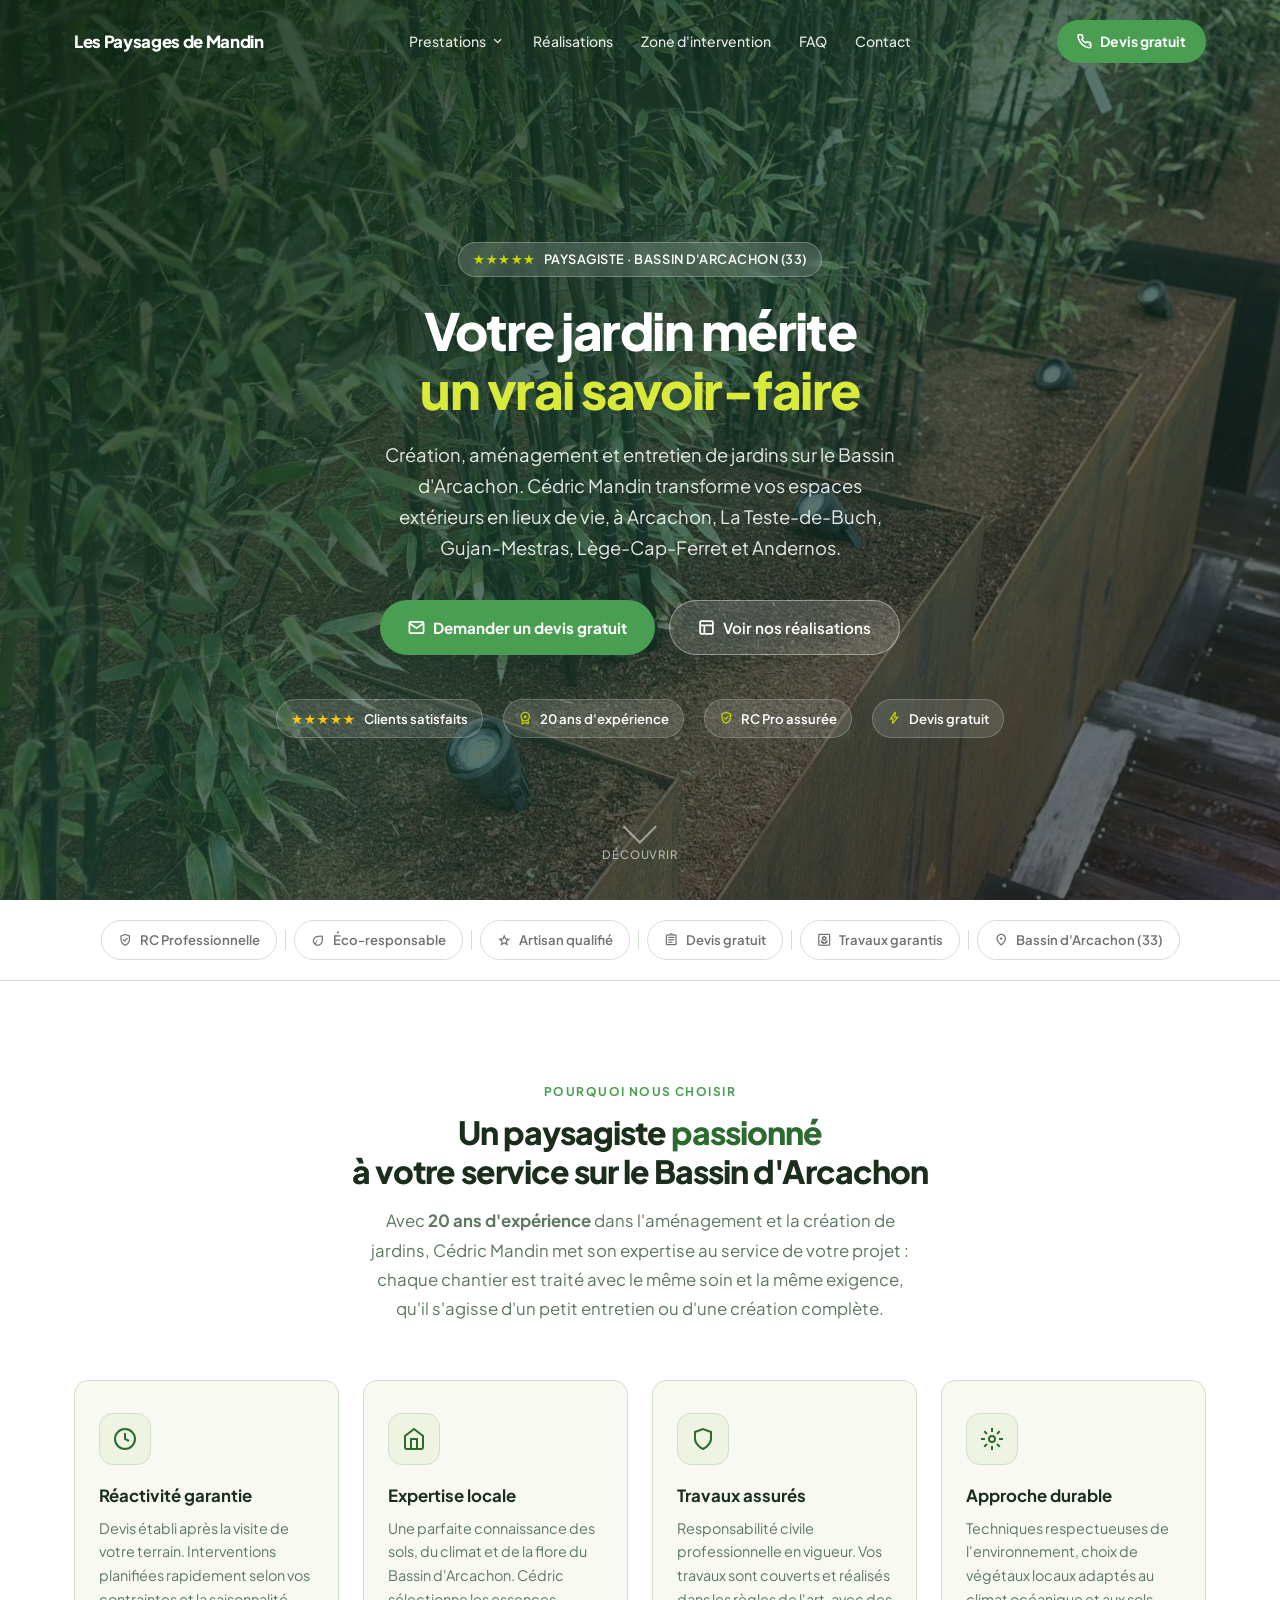
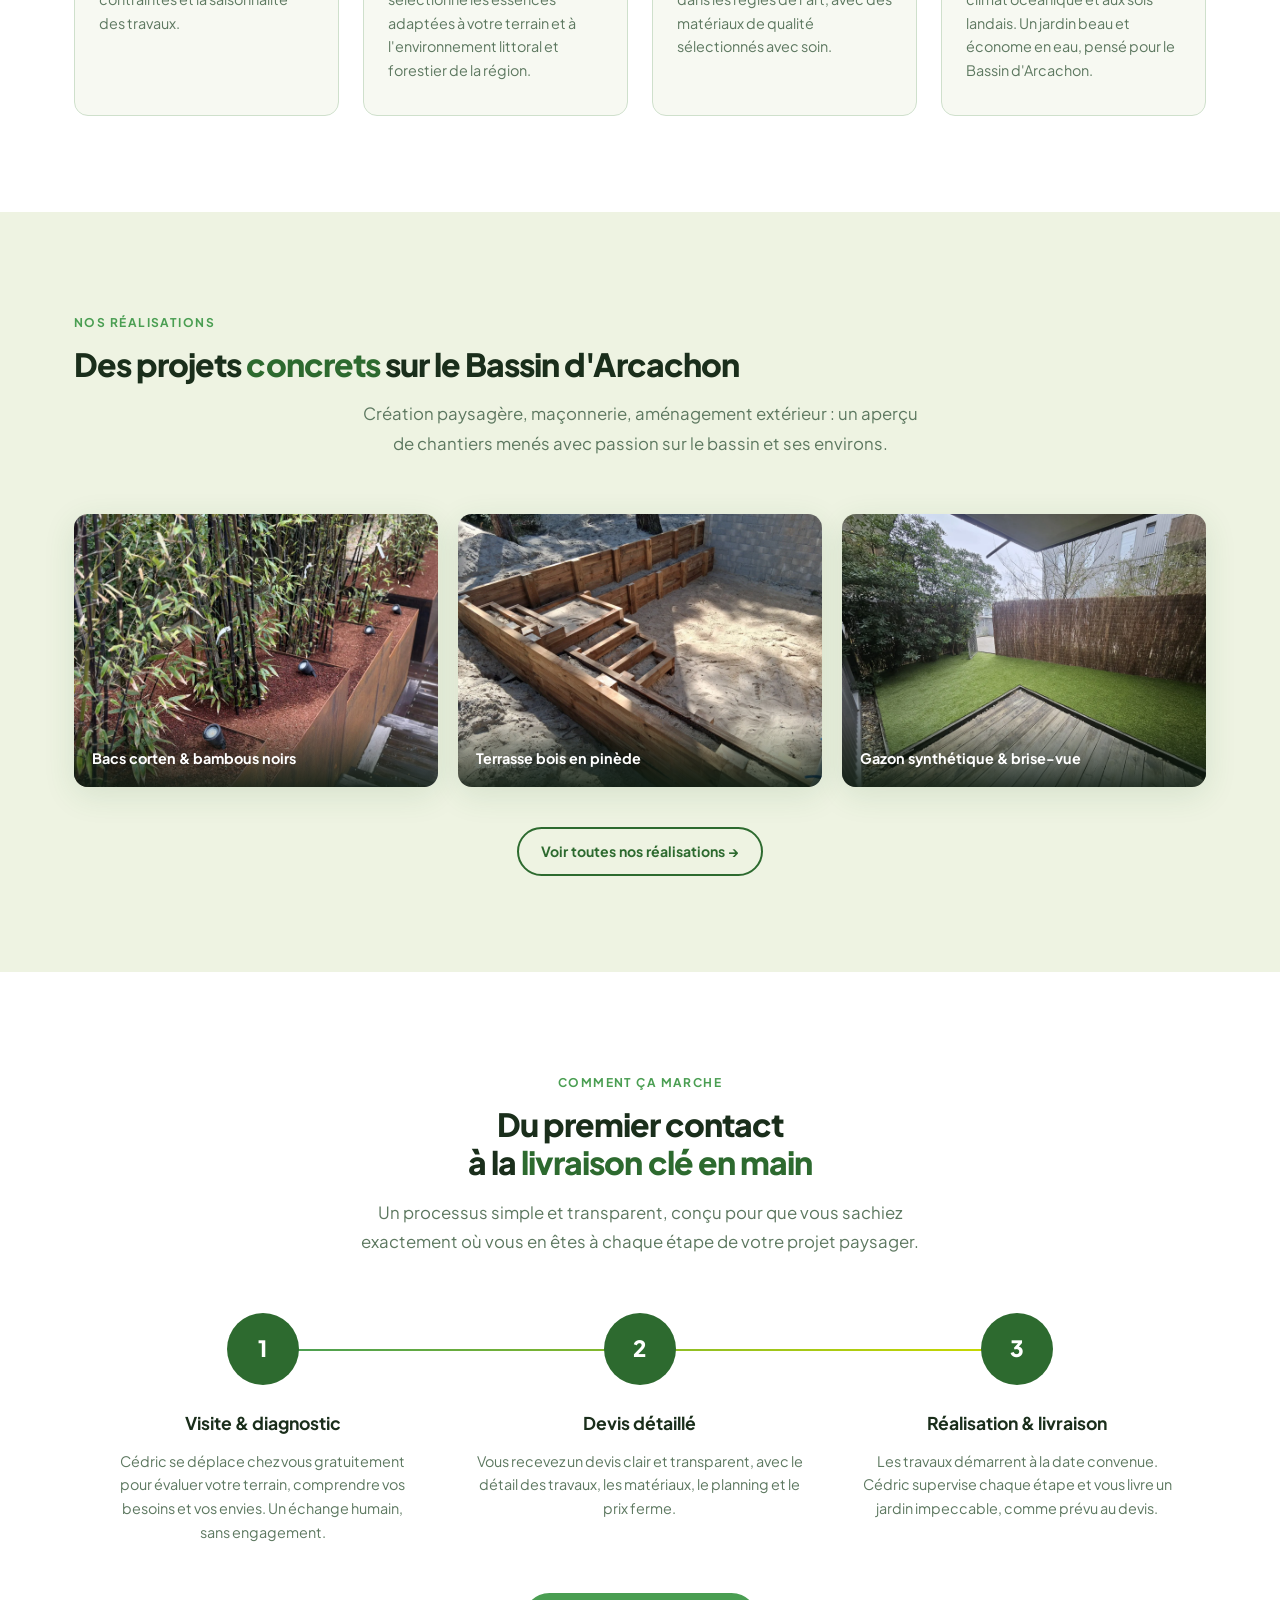
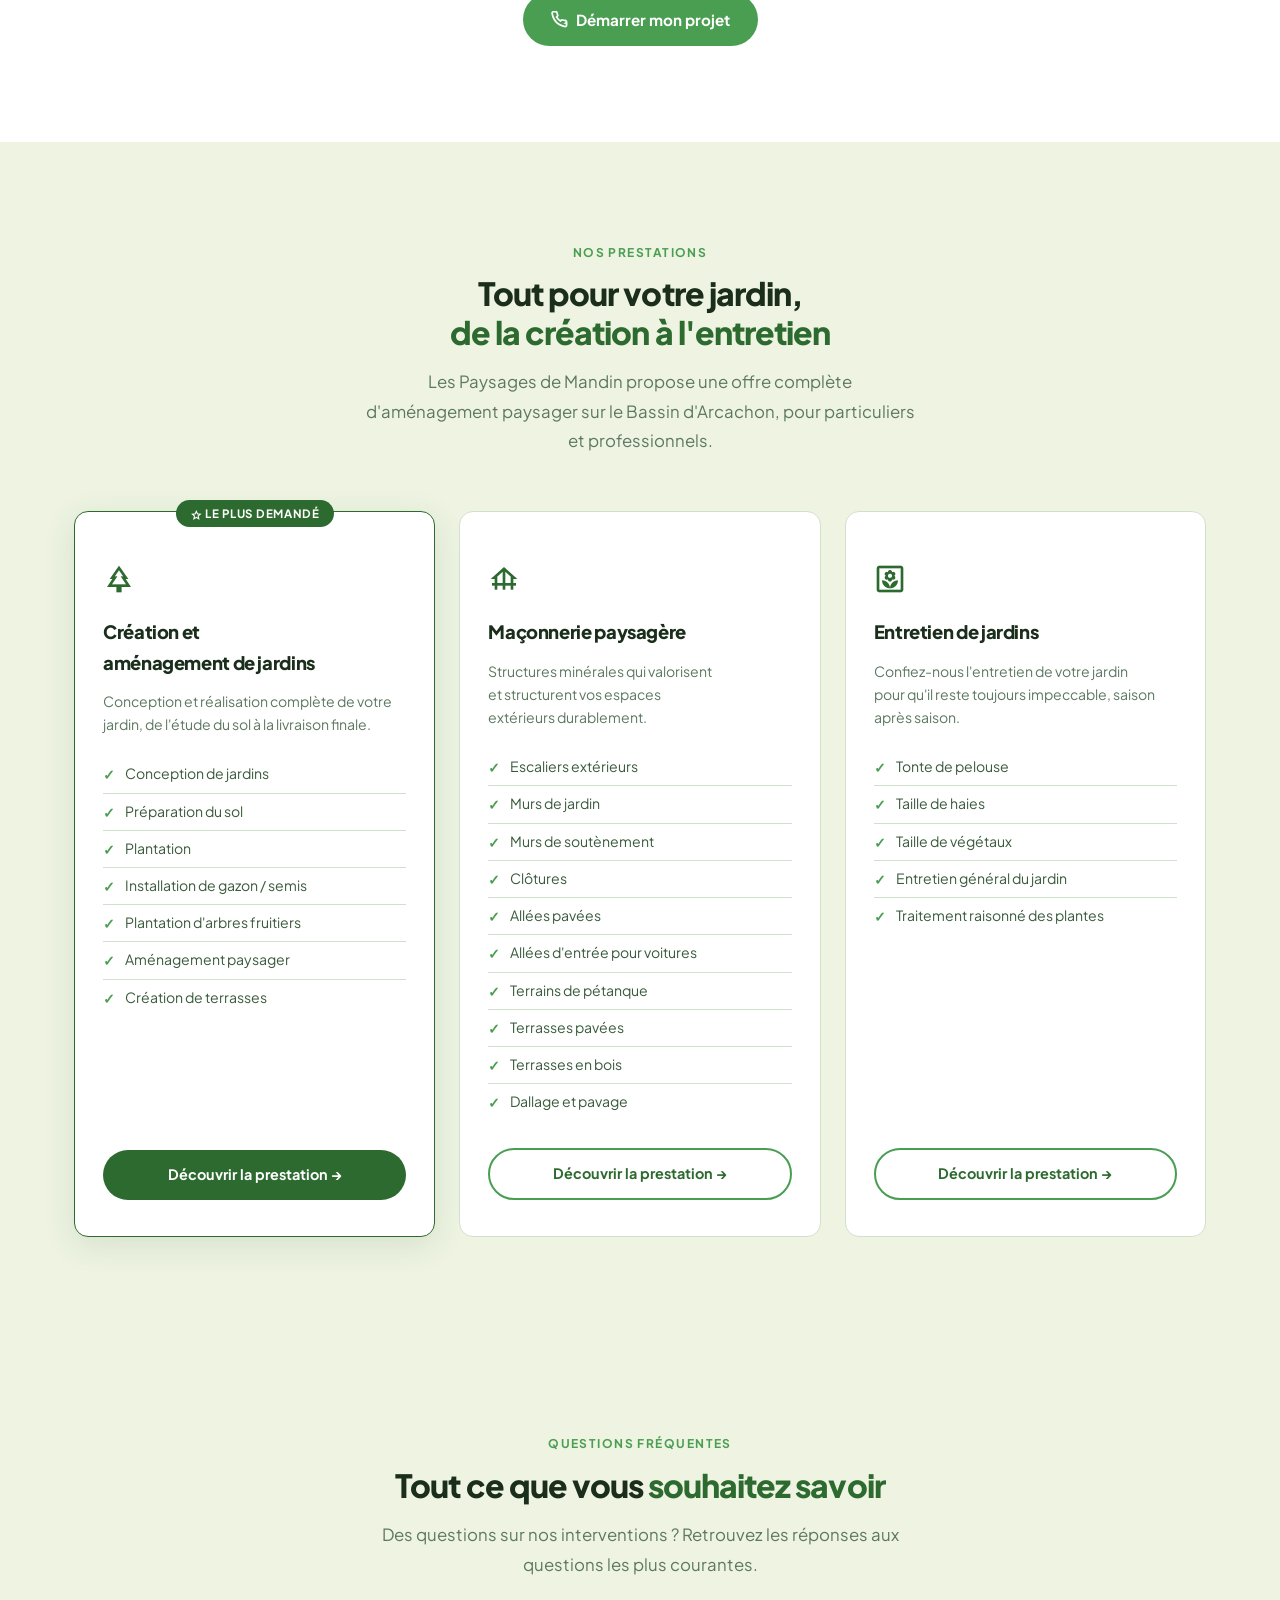
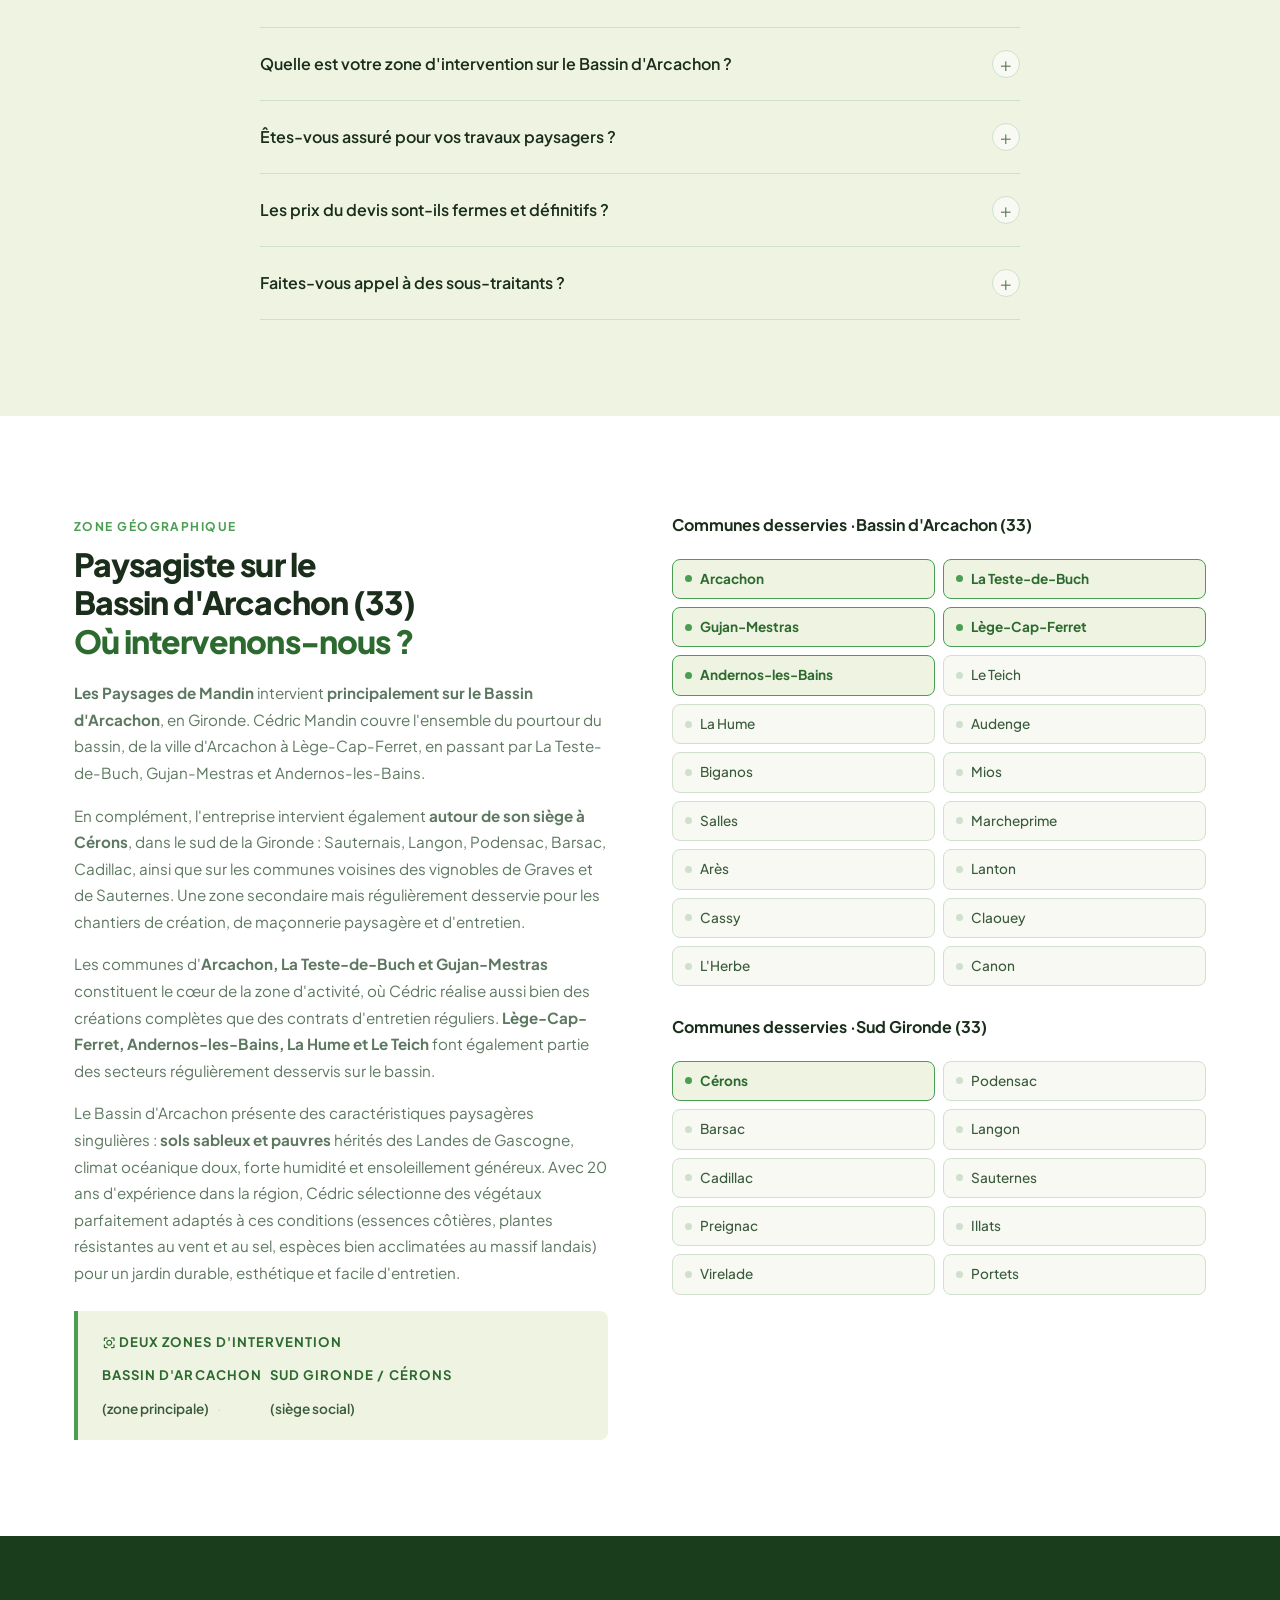
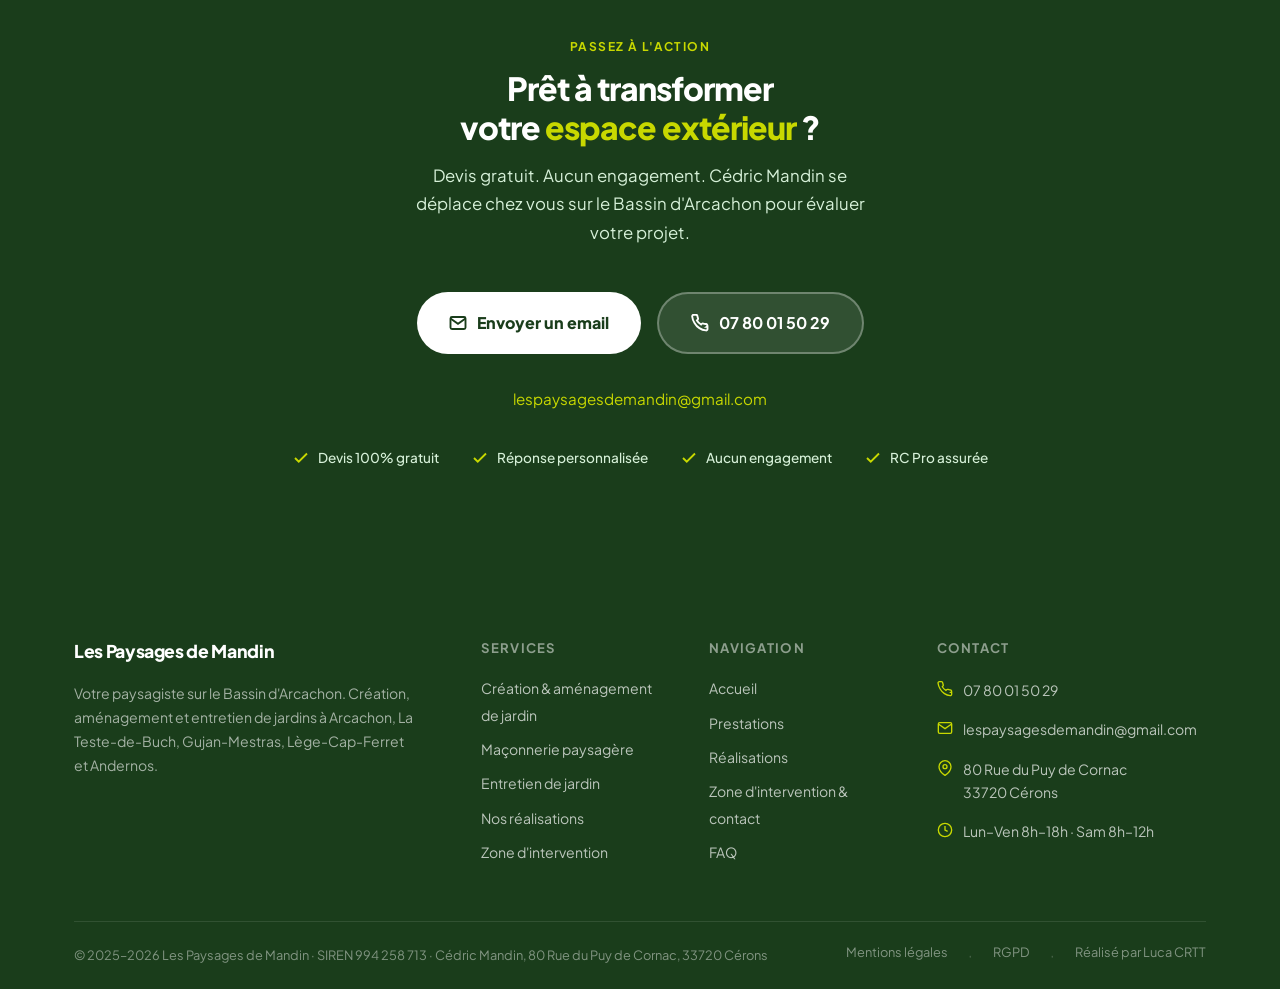
==== commit 2361dcdc: "Footer : crédit Réalisé par Luca CRTT (lien luca-crtt.com) sur toutes les pages Co-Authored-By: Clau" ====
--- a/index.html
+++ b/index.html
@@ -744,7 +744,7 @@
           <span style="color: rgba(255,255,255,0.2);">·</span>
           <a href="mentions-legales.html">RGPD</a>
           <span style="color: rgba(255,255,255,0.2);">·</span>
-          <a href="https://artivitrine.fr" target="_blank" rel="noopener">Réalisé par ArtiVitrine</a>
+          <a href="https://luca-crtt.com" target="_blank" rel="noopener">Réalisé par Luca CRTT</a>
         </div>
       </div>
     </div>
